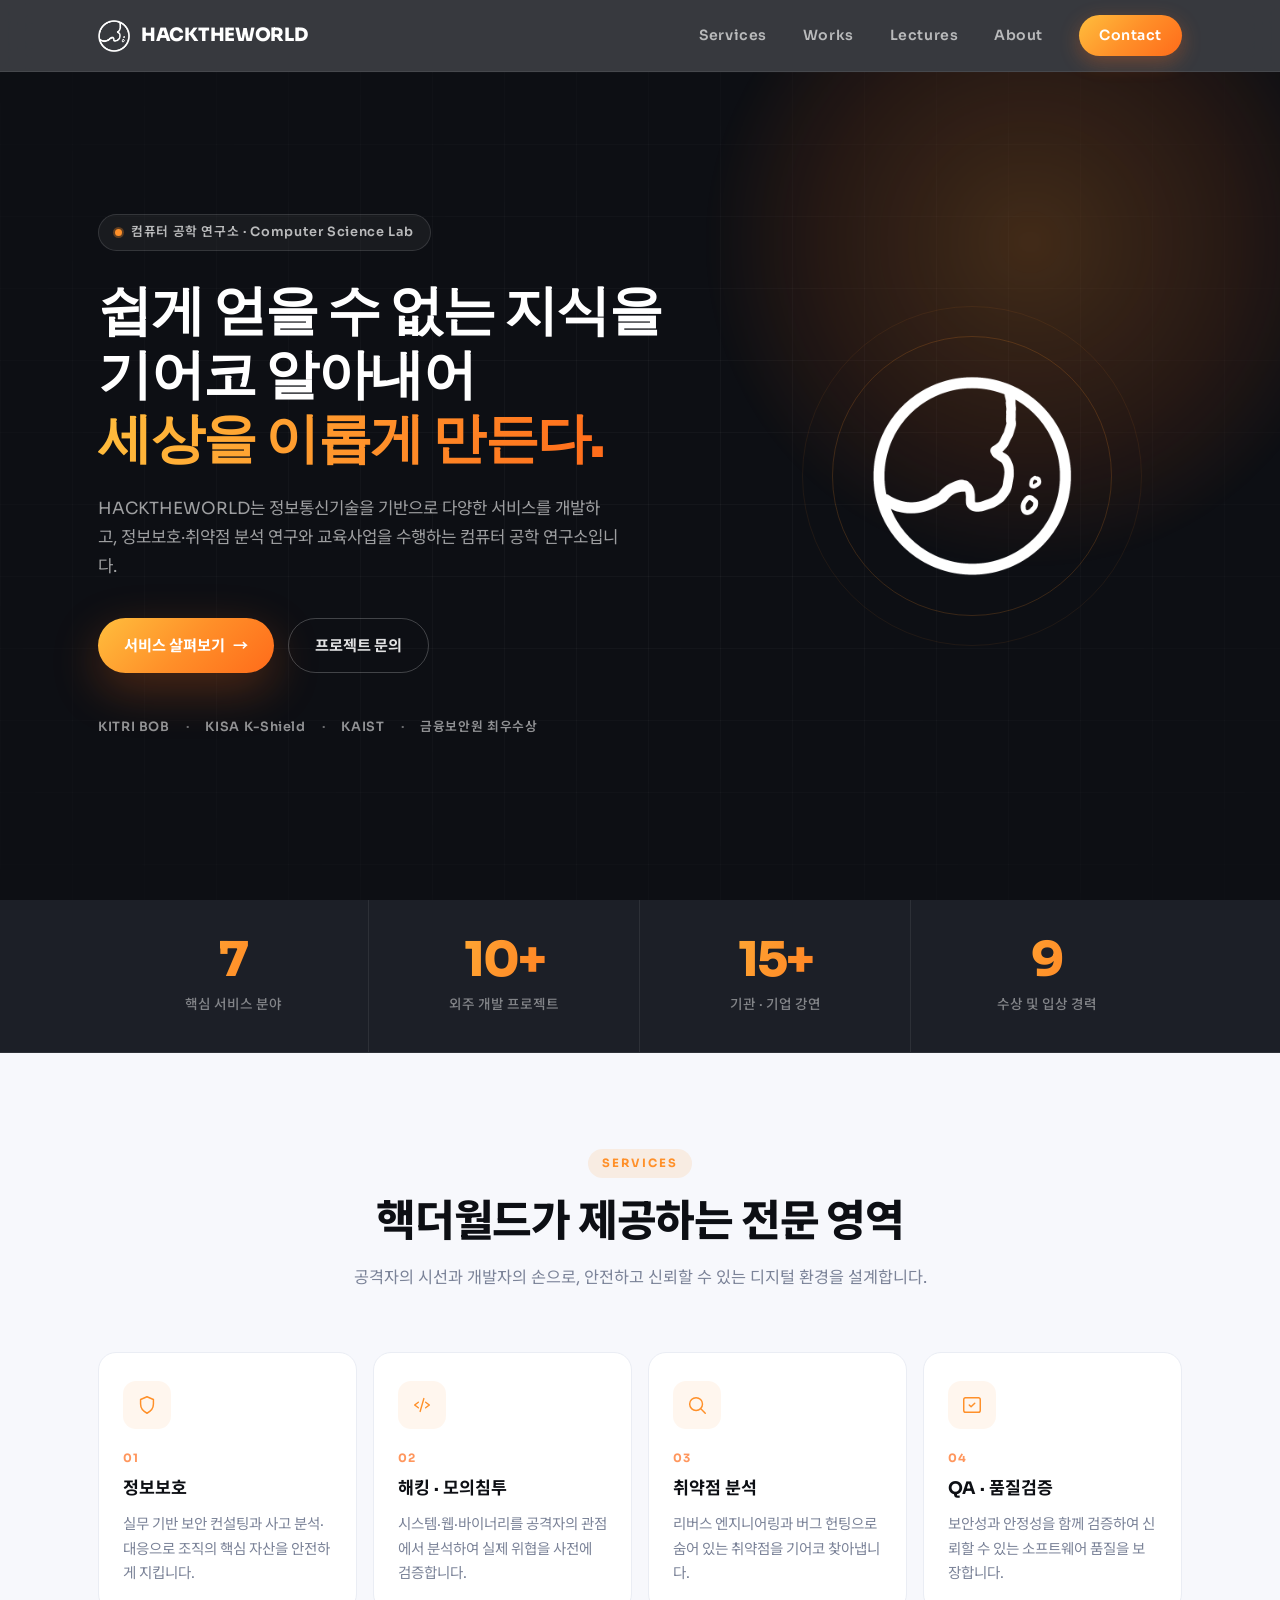
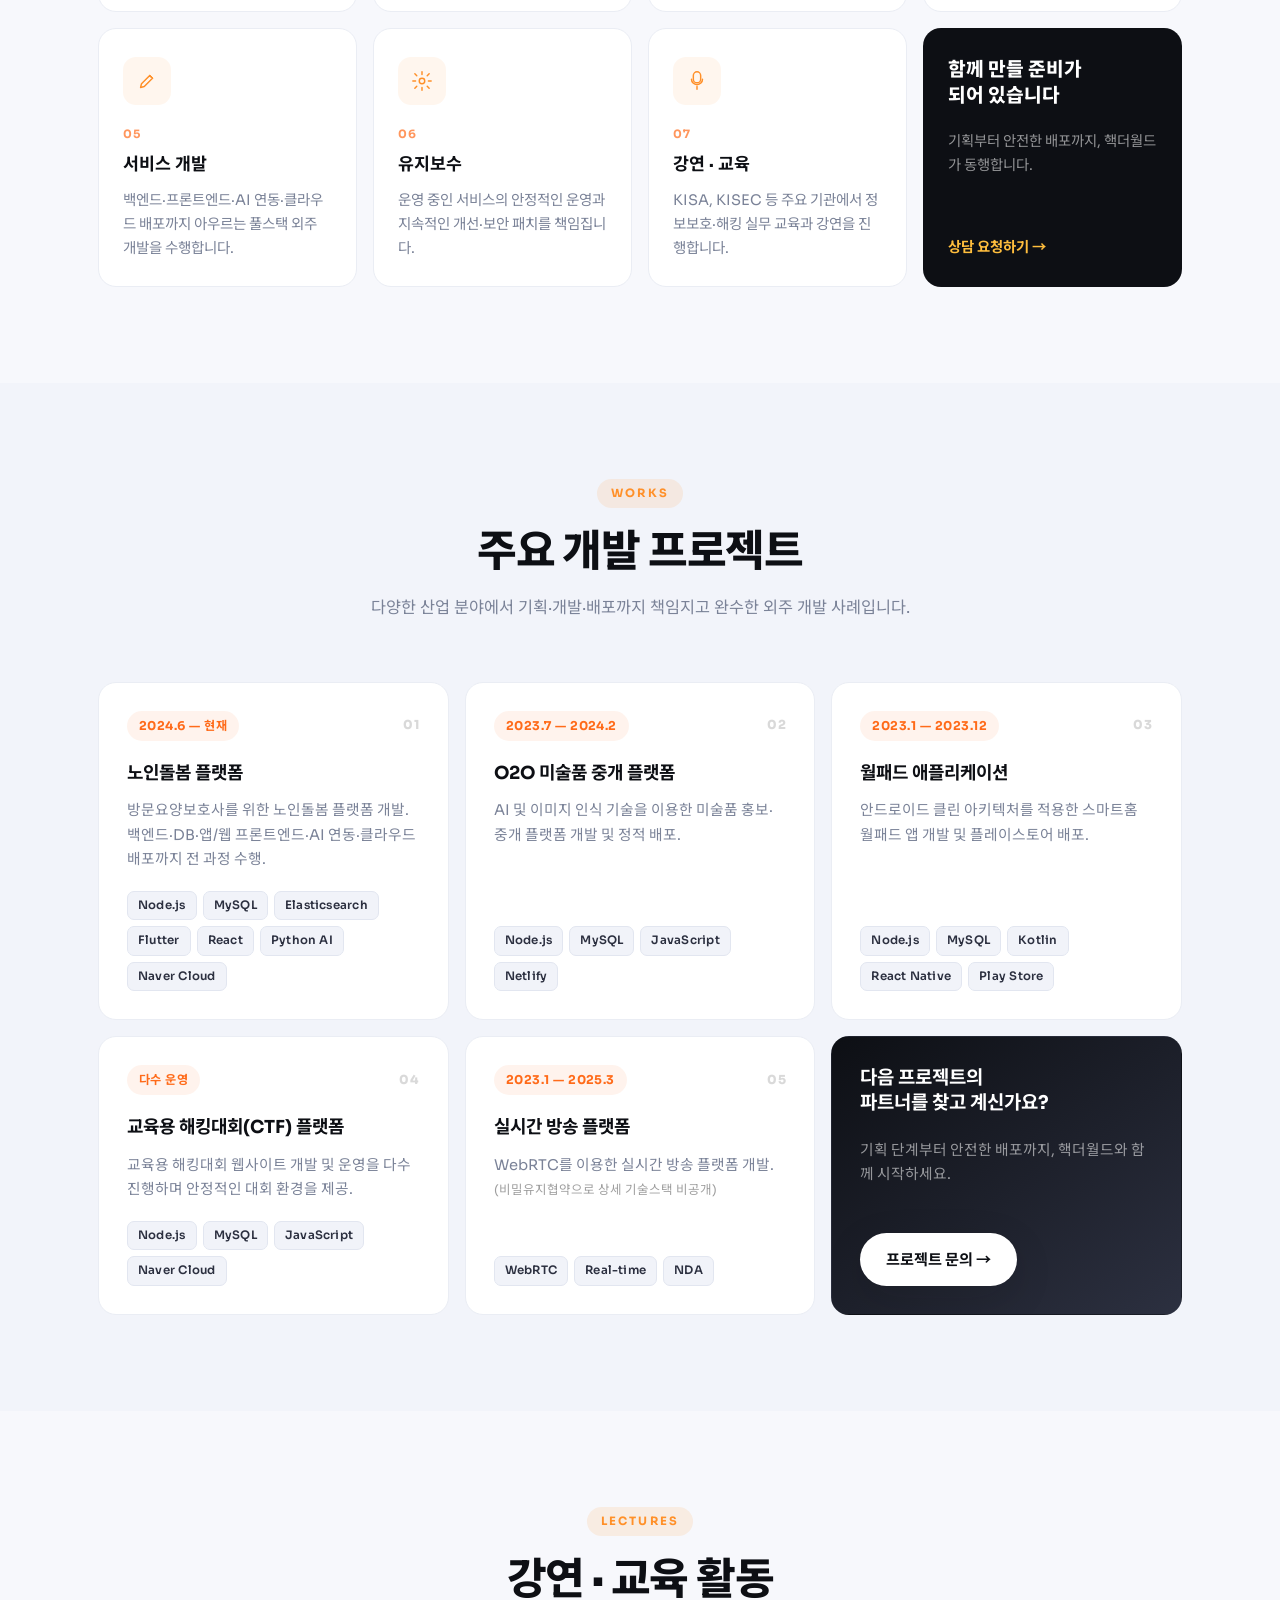
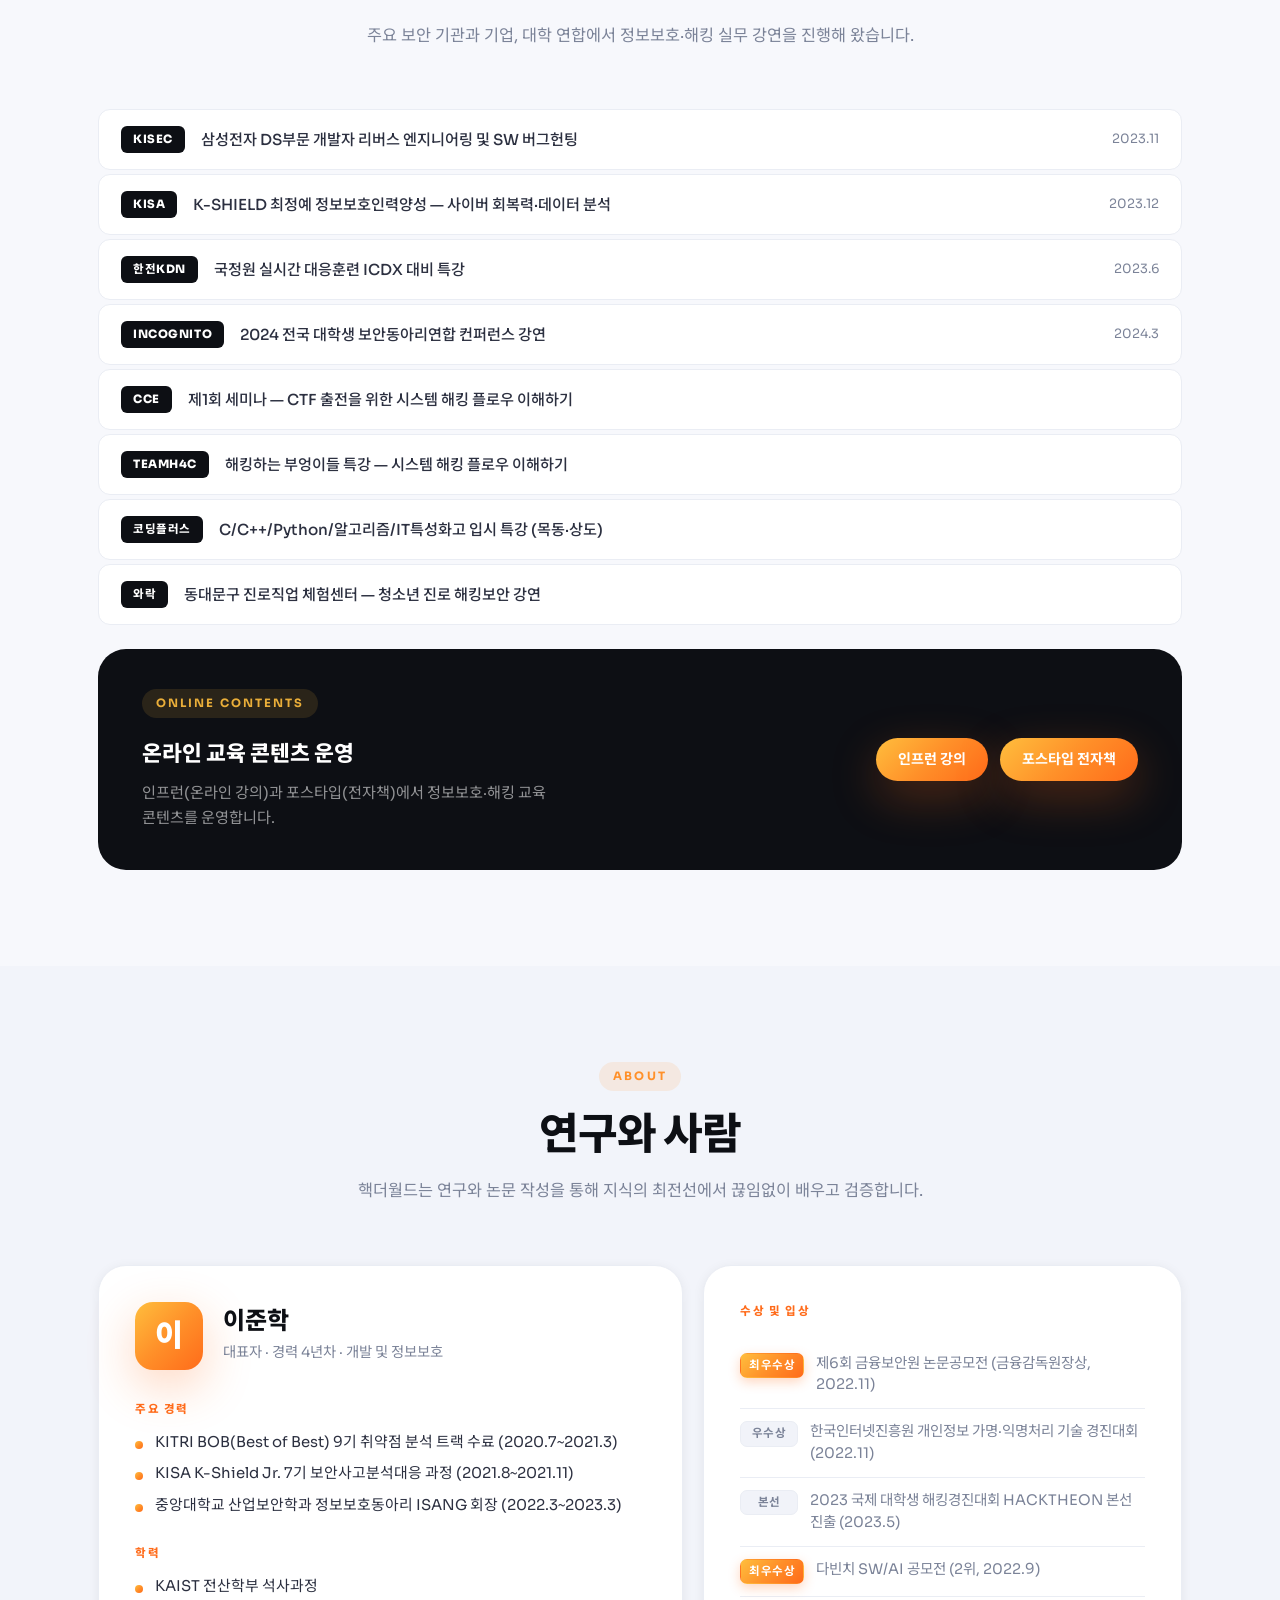
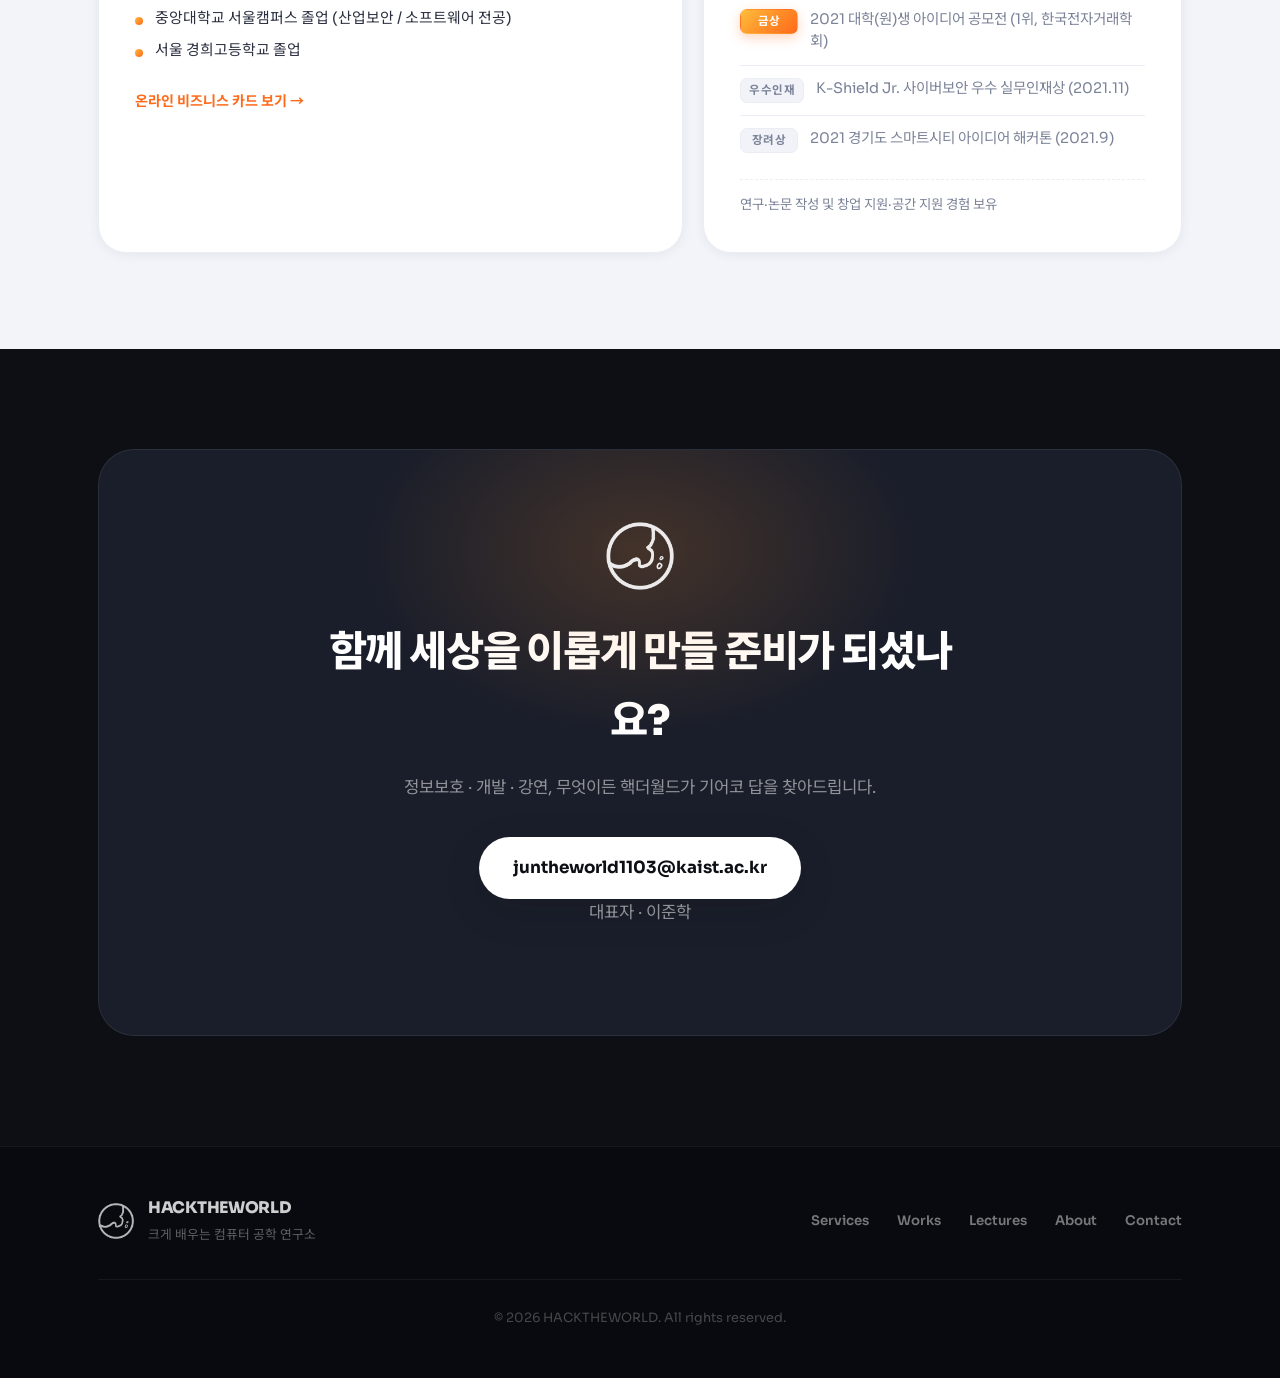
==== index.html @ 5fee7328 "feat: HACKTHEWORLD landing page initial release - Professional dark-themed landing page - Sections: " ====
<!DOCTYPE html>
<html lang="ko">
<head>
  <meta charset="UTF-8" />
  <meta name="viewport" content="width=device-width, initial-scale=1.0" />
  <title>HACKTHEWORLD · 크게 배우는 컴퓨터 공학 연구소</title>
  <meta name="description" content="HACKTHEWORLD(핵더월드)는 정보보호, 해킹, 취약점 분석, QA, 서비스 개발, 유지보수, 강연을 수행하는 컴퓨터 공학 연구소입니다." />
  <meta property="og:title" content="HACKTHEWORLD · 크게 배우는 컴퓨터 공학 연구소" />
  <meta property="og:description" content="쉽게 얻을 수 없는 지식을 기어코 알아내어 세상을 이롭게 만든다." />
  <meta property="og:type" content="website" />
  <link rel="icon" href="assets/logo.png" type="image/png" />
  <link rel="preconnect" href="https://fonts.googleapis.com" />
  <link rel="preconnect" href="https://fonts.gstatic.com" crossorigin />
  <link href="https://fonts.googleapis.com/css2?family=Sora:wght@400;500;600;700;800&family=Noto+Sans+KR:wght@400;500;700;900&display=swap" rel="stylesheet" />
  <link rel="stylesheet" href="styles.css" />
</head>
<body>
  <!-- ===== Header ===== -->
  <header class="site-header" id="top">
    <div class="container header-inner">
      <a class="brand" href="#top" aria-label="HACKTHEWORLD home">
        <img src="assets/logo.png" alt="" class="brand-mark" />
        <span class="brand-name">HACKTHEWORLD</span>
      </a>
      <nav class="nav" aria-label="주요 메뉴">
        <a href="#services">Services</a>
        <a href="#works">Works</a>
        <a href="#lectures">Lectures</a>
        <a href="#about">About</a>
        <a href="#contact" class="nav-cta">Contact</a>
      </nav>
      <button class="nav-toggle" aria-label="메뉴 열기" aria-expanded="false">
        <span></span><span></span><span></span>
      </button>
    </div>
  </header>

  <!-- ===== Hero ===== -->
  <section class="hero">
    <div class="hero-bg" aria-hidden="true">
      <div class="grid-lines"></div>
      <div class="hero-orb"></div>
    </div>
    <div class="container hero-inner">
      <div class="hero-content reveal">
        <span class="pill"><span class="pill-dot"></span>컴퓨터 공학 연구소 · Computer Science Lab</span>
        <h1 class="hero-title">
          쉽게 얻을 수 없는 지식을<br />
          기어코 알아내어<br />
          <span class="grad-text">세상을 이롭게 만든다.</span>
        </h1>
        <p class="hero-desc">
          HACKTHEWORLD는 정보통신기술을 기반으로 다양한 서비스를 개발하고,
          정보보호·취약점 분석 연구와 교육사업을 수행하는 컴퓨터 공학 연구소입니다.
        </p>
        <div class="hero-actions">
          <a class="btn btn-primary" href="#services">서비스 살펴보기 <span class="arrow">→</span></a>
          <a class="btn btn-ghost" href="#contact">프로젝트 문의</a>
        </div>
        <div class="hero-trust">
          <span>KITRI BOB</span><i>·</i><span>KISA K-Shield</span><i>·</i><span>KAIST</span><i>·</i><span>금융보안원 최우수상</span>
        </div>
      </div>
      <div class="hero-visual reveal">
        <div class="logo-stage">
          <img src="assets/logo.png" alt="HACKTHEWORLD 로고" class="hero-logo" />
          <div class="logo-ring"></div>
          <div class="logo-ring logo-ring-2"></div>
        </div>
      </div>
    </div>
  </section>

  <!-- ===== Stats ===== -->
  <section class="stats">
    <div class="container stats-grid">
      <div class="stat reveal"><span class="stat-num" data-target="7" data-suffix="">0</span><span class="stat-label">핵심 서비스 분야</span></div>
      <div class="stat reveal"><span class="stat-num" data-target="10" data-suffix="+">0</span><span class="stat-label">외주 개발 프로젝트</span></div>
      <div class="stat reveal"><span class="stat-num" data-target="15" data-suffix="+">0</span><span class="stat-label">기관 · 기업 강연</span></div>
      <div class="stat reveal"><span class="stat-num" data-target="9" data-suffix="">0</span><span class="stat-label">수상 및 입상 경력</span></div>
    </div>
  </section>

  <!-- ===== Services ===== -->
  <section class="section" id="services">
    <div class="container">
      <div class="section-head reveal">
        <span class="eyebrow">Services</span>
        <h2>핵더월드가 제공하는 전문 영역</h2>
        <p>공격자의 시선과 개발자의 손으로, 안전하고 신뢰할 수 있는 디지털 환경을 설계합니다.</p>
      </div>

      <div class="cards">
        <article class="card reveal">
          <div class="card-icon">
            <svg viewBox="0 0 24 24" fill="none" stroke="currentColor" stroke-width="1.6" stroke-linecap="round" stroke-linejoin="round"><path d="M12 3l7 3v5c0 4.5-3 8-7 10-4-2-7-5.5-7-10V6l7-3z"/></svg>
          </div>
          <span class="card-no">01</span>
          <h3>정보보호</h3>
          <p>실무 기반 보안 컨설팅과 사고 분석·대응으로 조직의 핵심 자산을 안전하게 지킵니다.</p>
        </article>
        <article class="card reveal">
          <div class="card-icon">
            <svg viewBox="0 0 24 24" fill="none" stroke="currentColor" stroke-width="1.6" stroke-linecap="round" stroke-linejoin="round"><path d="M8 9l-4 3 4 3M16 9l4 3-4 3M14 5l-4 14"/></svg>
          </div>
          <span class="card-no">02</span>
          <h3>해킹 · 모의침투</h3>
          <p>시스템·웹·바이너리를 공격자의 관점에서 분석하여 실제 위협을 사전에 검증합니다.</p>
        </article>
        <article class="card reveal">
          <div class="card-icon">
            <svg viewBox="0 0 24 24" fill="none" stroke="currentColor" stroke-width="1.6" stroke-linecap="round" stroke-linejoin="round"><circle cx="11" cy="11" r="7"/><path d="M21 21l-4.3-4.3"/></svg>
          </div>
          <span class="card-no">03</span>
          <h3>취약점 분석</h3>
          <p>리버스 엔지니어링과 버그 헌팅으로 숨어 있는 취약점을 기어코 찾아냅니다.</p>
        </article>
        <article class="card reveal">
          <div class="card-icon">
            <svg viewBox="0 0 24 24" fill="none" stroke="currentColor" stroke-width="1.6" stroke-linecap="round" stroke-linejoin="round"><path d="M9 12l2 2 4-4"/><rect x="3" y="4" width="18" height="16" rx="2"/></svg>
          </div>
          <span class="card-no">04</span>
          <h3>QA · 품질검증</h3>
          <p>보안성과 안정성을 함께 검증하여 신뢰할 수 있는 소프트웨어 품질을 보장합니다.</p>
        </article>
        <article class="card reveal">
          <div class="card-icon">
            <svg viewBox="0 0 24 24" fill="none" stroke="currentColor" stroke-width="1.6" stroke-linecap="round" stroke-linejoin="round"><path d="M5 19l4-1 9-9-3-3-9 9-1 4z"/><path d="M15 6l3 3"/></svg>
          </div>
          <span class="card-no">05</span>
          <h3>서비스 개발</h3>
          <p>백엔드·프론트엔드·AI 연동·클라우드 배포까지 아우르는 풀스택 외주 개발을 수행합니다.</p>
        </article>
        <article class="card reveal">
          <div class="card-icon">
            <svg viewBox="0 0 24 24" fill="none" stroke="currentColor" stroke-width="1.6" stroke-linecap="round" stroke-linejoin="round"><circle cx="12" cy="12" r="3"/><path d="M12 2v3M12 19v3M4.2 4.2l2.1 2.1M17.7 17.7l2.1 2.1M2 12h3M19 12h3M4.2 19.8l2.1-2.1M17.7 6.3l2.1-2.1"/></svg>
          </div>
          <span class="card-no">06</span>
          <h3>유지보수</h3>
          <p>운영 중인 서비스의 안정적인 운영과 지속적인 개선·보안 패치를 책임집니다.</p>
        </article>
        <article class="card reveal">
          <div class="card-icon">
            <svg viewBox="0 0 24 24" fill="none" stroke="currentColor" stroke-width="1.6" stroke-linecap="round" stroke-linejoin="round"><path d="M12 14a4 4 0 0 0 4-4V6a4 4 0 0 0-8 0v4a4 4 0 0 0 4 4z"/><path d="M6 10a6 6 0 0 0 12 0M12 18v3"/></svg>
          </div>
          <span class="card-no">07</span>
          <h3>강연 · 교육</h3>
          <p>KISA, KISEC 등 주요 기관에서 정보보호·해킹 실무 교육과 강연을 진행합니다.</p>
        </article>
        <article class="card card-feature reveal">
          <h3>함께 만들 준비가<br />되어 있습니다</h3>
          <p>기획부터 안전한 배포까지, 핵더월드가 동행합니다.</p>
          <a class="feature-link" href="#contact">상담 요청하기 →</a>
        </article>
      </div>
    </div>
  </section>

  <!-- ===== Works ===== -->
  <section class="section section-alt" id="works">
    <div class="container">
      <div class="section-head reveal">
        <span class="eyebrow">Works</span>
        <h2>주요 개발 프로젝트</h2>
        <p>다양한 산업 분야에서 기획·개발·배포까지 책임지고 완수한 외주 개발 사례입니다.</p>
      </div>

      <div class="works">
        <article class="work reveal">
          <div class="work-top"><span class="work-period">2024.6 — 현재</span><span class="work-index">01</span></div>
          <h3>노인돌봄 플랫폼</h3>
          <p>방문요양보호사를 위한 노인돌봄 플랫폼 개발. 백엔드·DB·앱/웹 프론트엔드·AI 연동·클라우드 배포까지 전 과정 수행.</p>
          <div class="tags">
            <span>Node.js</span><span>MySQL</span><span>Elasticsearch</span><span>Flutter</span><span>React</span><span>Python AI</span><span>Naver Cloud</span>
          </div>
        </article>
        <article class="work reveal">
          <div class="work-top"><span class="work-period">2023.7 — 2024.2</span><span class="work-index">02</span></div>
          <h3>O2O 미술품 중개 플랫폼</h3>
          <p>AI 및 이미지 인식 기술을 이용한 미술품 홍보·중개 플랫폼 개발 및 정적 배포.</p>
          <div class="tags">
            <span>Node.js</span><span>MySQL</span><span>JavaScript</span><span>Netlify</span>
          </div>
        </article>
        <article class="work reveal">
          <div class="work-top"><span class="work-period">2023.1 — 2023.12</span><span class="work-index">03</span></div>
          <h3>월패드 애플리케이션</h3>
          <p>안드로이드 클린 아키텍처를 적용한 스마트홈 월패드 앱 개발 및 플레이스토어 배포.</p>
          <div class="tags">
            <span>Node.js</span><span>MySQL</span><span>Kotlin</span><span>React Native</span><span>Play Store</span>
          </div>
        </article>
        <article class="work reveal">
          <div class="work-top"><span class="work-period">다수 운영</span><span class="work-index">04</span></div>
          <h3>교육용 해킹대회(CTF) 플랫폼</h3>
          <p>교육용 해킹대회 웹사이트 개발 및 운영을 다수 진행하며 안정적인 대회 환경을 제공.</p>
          <div class="tags">
            <span>Node.js</span><span>MySQL</span><span>JavaScript</span><span>Naver Cloud</span>
          </div>
        </article>
        <article class="work reveal">
          <div class="work-top"><span class="work-period">2023.1 — 2025.3</span><span class="work-index">05</span></div>
          <h3>실시간 방송 플랫폼</h3>
          <p>WebRTC를 이용한 실시간 방송 플랫폼 개발. <em>(비밀유지협약으로 상세 기술스택 비공개)</em></p>
          <div class="tags">
            <span>WebRTC</span><span>Real-time</span><span>NDA</span>
          </div>
        </article>
        <article class="work work-cta reveal">
          <h3>다음 프로젝트의<br />파트너를 찾고 계신가요?</h3>
          <p>기획 단계부터 안전한 배포까지, 핵더월드와 함께 시작하세요.</p>
          <a class="btn btn-light" href="#contact">프로젝트 문의 →</a>
        </article>
      </div>
    </div>
  </section>

  <!-- ===== Lectures ===== -->
  <section class="section" id="lectures">
    <div class="container">
      <div class="section-head reveal">
        <span class="eyebrow">Lectures</span>
        <h2>강연 · 교육 활동</h2>
        <p>주요 보안 기관과 기업, 대학 연합에서 정보보호·해킹 실무 강연을 진행해 왔습니다.</p>
      </div>

      <ul class="lecture-list">
        <li class="reveal"><span class="org">KISEC</span><span class="lec-title">삼성전자 DS부문 개발자 리버스 엔지니어링 및 SW 버그헌팅</span><i>2023.11</i></li>
        <li class="reveal"><span class="org">KISA</span><span class="lec-title">K-SHIELD 최정예 정보보호인력양성 — 사이버 회복력·데이터 분석</span><i>2023.12</i></li>
        <li class="reveal"><span class="org">한전KDN</span><span class="lec-title">국정원 실시간 대응훈련 ICDX 대비 특강</span><i>2023.6</i></li>
        <li class="reveal"><span class="org">INCOGNITO</span><span class="lec-title">2024 전국 대학생 보안동아리연합 컨퍼런스 강연</span><i>2024.3</i></li>
        <li class="reveal"><span class="org">CCE</span><span class="lec-title">제1회 세미나 — CTF 출전을 위한 시스템 해킹 플로우 이해하기</span><i></i></li>
        <li class="reveal"><span class="org">TEAMH4C</span><span class="lec-title">해킹하는 부엉이들 특강 — 시스템 해킹 플로우 이해하기</span><i></i></li>
        <li class="reveal"><span class="org">코딩플러스</span><span class="lec-title">C/C++/Python/알고리즘/IT특성화고 입시 특강 (목동·상도)</span><i></i></li>
        <li class="reveal"><span class="org">와락</span><span class="lec-title">동대문구 진로직업 체험센터 — 청소년 진로 해킹보안 강연</span><i></i></li>
      </ul>

      <div class="contents-banner reveal">
        <div class="contents-text">
          <span class="eyebrow eyebrow-light">Online Contents</span>
          <h3>온라인 교육 콘텐츠 운영</h3>
          <p>인프런(온라인 강의)과 포스타입(전자책)에서 정보보호·해킹 교육 콘텐츠를 운영합니다.</p>
        </div>
        <div class="contents-tags">
          <span>인프런 강의</span>
          <span>포스타입 전자책</span>
        </div>
      </div>
    </div>
  </section>

  <!-- ===== About ===== -->
  <section class="section section-alt" id="about">
    <div class="container">
      <div class="section-head reveal">
        <span class="eyebrow">About</span>
        <h2>연구와 사람</h2>
        <p>핵더월드는 연구와 논문 작성을 통해 지식의 최전선에서 끊임없이 배우고 검증합니다.</p>
      </div>

      <div class="about-grid">
        <div class="founder-card reveal">
          <div class="founder-head">
            <div class="founder-avatar" aria-hidden="true">이</div>
            <div>
              <h3>이준학</h3>
              <p class="founder-role">대표자 · 경력 4년차 · 개발 및 정보보호</p>
            </div>
          </div>

          <div class="founder-block">
            <h4>주요 경력</h4>
            <ul>
              <li>KITRI BOB(Best of Best) 9기 취약점 분석 트랙 수료 (2020.7~2021.3)</li>
              <li>KISA K-Shield Jr. 7기 보안사고분석대응 과정 (2021.8~2021.11)</li>
              <li>중앙대학교 산업보안학과 정보보호동아리 ISANG 회장 (2022.3~2023.3)</li>
            </ul>
          </div>

          <div class="founder-block">
            <h4>학력</h4>
            <ul>
              <li>KAIST 전산학부 석사과정</li>
              <li>중앙대학교 서울캠퍼스 졸업 (산업보안 / 소프트웨어 전공)</li>
              <li>서울 경희고등학교 졸업</li>
            </ul>
          </div>

          <a class="card-link" href="https://juntheworld.netlify.app/" target="_blank" rel="noopener">온라인 비즈니스 카드 보기 →</a>
        </div>

        <div class="awards-card reveal">
          <h4>수상 및 입상</h4>
          <ul class="awards">
            <li><span class="medal gold">최우수상</span> 제6회 금융보안원 논문공모전 (금융감독원장상, 2022.11)</li>
            <li><span class="medal">우수상</span> 한국인터넷진흥원 개인정보 가명·익명처리 기술 경진대회 (2022.11)</li>
            <li><span class="medal">본선</span> 2023 국제 대학생 해킹경진대회 HACKTHEON 본선진출 (2023.5)</li>
            <li><span class="medal gold">최우수상</span> 다빈치 SW/AI 공모전 (2위, 2022.9)</li>
            <li><span class="medal gold">금상</span> 2021 대학(원)생 아이디어 공모전 (1위, 한국전자거래학회)</li>
            <li><span class="medal">우수인재</span> K-Shield Jr. 사이버보안 우수 실무인재상 (2021.11)</li>
            <li><span class="medal">장려상</span> 2021 경기도 스마트시티 아이디어 해커톤 (2021.9)</li>
          </ul>
          <p class="awards-note">연구·논문 작성 및 창업 지원·공간 지원 경험 보유</p>
        </div>
      </div>
    </div>
  </section>

  <!-- ===== Contact ===== -->
  <section class="section contact" id="contact">
    <div class="container">
      <div class="contact-banner reveal">
        <div class="contact-glow" aria-hidden="true"></div>
        <img src="assets/logo.png" alt="" class="contact-logo" />
        <h2>함께 세상을 이롭게 만들 준비가 되셨나요?</h2>
        <p>정보보호 · 개발 · 강연, 무엇이든 핵더월드가 기어코 답을 찾아드립니다.</p>
        <a class="btn btn-light btn-lg" href="mailto:juntheworld1103@kaist.ac.kr">juntheworld1103@kaist.ac.kr</a>
        <p class="contact-rep">대표자 · 이준학</p>
      </div>
    </div>
  </section>

  <!-- ===== Footer ===== -->
  <footer class="site-footer">
    <div class="container footer-inner">
      <div class="footer-brand">
        <img src="assets/logo.png" alt="" class="brand-mark" />
        <div>
          <strong>HACKTHEWORLD</strong>
          <span>크게 배우는 컴퓨터 공학 연구소</span>
        </div>
      </div>
      <nav class="footer-nav" aria-label="푸터 메뉴">
        <a href="#services">Services</a>
        <a href="#works">Works</a>
        <a href="#lectures">Lectures</a>
        <a href="#about">About</a>
        <a href="#contact">Contact</a>
      </nav>
      <p class="footer-copy">© <span id="year"></span> HACKTHEWORLD. All rights reserved.</p>
    </div>
  </footer>

  <script src="script.js"></script>
</body>
</html>
---- styles.css ----
/* ============================================================
   HACKTHEWORLD — Professional Landing Page Styles
   Design: Dark-anchored, orange gradient accent, Sora + Noto
   ============================================================ */

/* ─── Tokens ──────────────────────────────────────────────── */
:root {
  /* Brand */
  --brand-1: #FFBE3D;
  --brand-2: #FF9029;
  --brand-3: #FF6B1A;
  --grad: linear-gradient(135deg, var(--brand-1) 0%, var(--brand-2) 50%, var(--brand-3) 100%);
  --grad-text: linear-gradient(110deg, var(--brand-1) 0%, var(--brand-3) 100%);

  /* Ink / Surface */
  --ink:      #0D0F14;
  --ink-2:    #1C1F27;
  --ink-3:    #2C3040;
  --muted:    #7B8398;
  --line:     rgba(255,255,255,0.08);
  --line-lt:  #EAEDF4;
  --surface:  #131720;
  --surface-2: #1A1E2A;
  --bg:       #F7F8FC;
  --bg-card:  #FFFFFF;

  /* Type */
  --font-sans: "Sora", "Noto Sans KR", system-ui, sans-serif;

  /* Misc */
  --radius-sm: 10px;
  --radius:    18px;
  --radius-lg: 28px;
  --shadow-sm: 0 2px 12px rgba(13,15,20,0.06);
  --shadow-md: 0 12px 40px rgba(13,15,20,0.12);
  --shadow-brand: 0 16px 48px rgba(255,106,26,0.28);
  --maxw: 1140px;
  --header-h: 72px;
}

/* ─── Reset ───────────────────────────────────────────────── */
*, *::before, *::after { margin: 0; padding: 0; box-sizing: border-box; }
html { scroll-behavior: smooth; scroll-padding-top: var(--header-h); font-size: 16px; }
body {
  font-family: var(--font-sans);
  color: var(--ink);
  background: var(--bg);
  line-height: 1.65;
  -webkit-font-smoothing: antialiased;
  overflow-x: hidden;
}
a { color: inherit; text-decoration: none; }
img { display: block; max-width: 100%; }
ul, ol { list-style: none; }

.container { width: 100%; max-width: var(--maxw); margin: 0 auto; padding: 0 28px; }

/* ─── Typography helpers ───────────────────────────────────── */
.eyebrow {
  display: inline-block;
  font-size: 0.72rem; font-weight: 700; letter-spacing: 0.18em; text-transform: uppercase;
  color: var(--brand-2);
  padding: 5px 14px; border-radius: 999px;
  background: rgba(255,144,41,0.12);
  margin-bottom: 18px;
}
.eyebrow-light {
  color: rgba(255,190,61,0.9);
  background: rgba(255,190,61,0.12);
}

/* ─── Buttons ─────────────────────────────────────────────── */
.btn {
  display: inline-flex; align-items: center; gap: 8px;
  font-family: var(--font-sans); font-weight: 700; font-size: 0.95rem;
  padding: 14px 26px; border-radius: 999px;
  border: none; cursor: pointer;
  transition: transform 0.2s ease, box-shadow 0.2s ease, background 0.2s;
  white-space: nowrap;
}
.btn-primary {
  background: var(--grad); color: #fff;
  box-shadow: var(--shadow-brand);
}
.btn-primary:hover { transform: translateY(-2px); box-shadow: 0 20px 56px rgba(255,106,26,0.38); }

.btn-ghost {
  background: transparent; color: rgba(255,255,255,0.88);
  border: 1.5px solid rgba(255,255,255,0.22);
}
.btn-ghost:hover { border-color: var(--brand-2); color: var(--brand-1); transform: translateY(-2px); }

.btn-light {
  background: #fff; color: var(--ink);
  box-shadow: var(--shadow-md);
}
.btn-light:hover { transform: translateY(-2px); box-shadow: 0 20px 50px rgba(0,0,0,0.18); }

.btn-lg { font-size: 1.05rem; padding: 17px 34px; }

.arrow { transition: transform 0.2s; }
.btn:hover .arrow { transform: translateX(3px); }

/* ─── Header ──────────────────────────────────────────────── */
.site-header {
  position: sticky; top: 0; z-index: 100;
  height: var(--header-h);
  background: rgba(13,15,20,0.82);
  backdrop-filter: saturate(160%) blur(18px);
  -webkit-backdrop-filter: saturate(160%) blur(18px);
  border-bottom: 1px solid var(--line);
}
.header-inner {
  display: flex; align-items: center; justify-content: space-between;
  height: 100%;
}
.brand {
  display: flex; align-items: center; gap: 11px;
  font-family: "Sora", sans-serif; font-weight: 800;
  font-size: 1.15rem; letter-spacing: -0.3px; color: #fff;
}
.brand-mark { width: 32px; height: 32px; filter: brightness(0) invert(1); }

.nav { display: flex; align-items: center; gap: 36px; }
.nav a {
  font-size: 0.88rem; font-weight: 600; letter-spacing: 0.04em;
  color: rgba(255,255,255,0.65);
  transition: color 0.2s;
}
.nav a:hover { color: #fff; }
.nav .nav-cta {
  background: var(--grad); color: #fff; padding: 9px 20px;
  border-radius: 999px; box-shadow: 0 6px 20px rgba(255,106,26,0.30);
  font-size: 0.88rem;
}
.nav .nav-cta:hover { color: #fff; transform: translateY(-1px); box-shadow: 0 10px 28px rgba(255,106,26,0.4); }

.site-header.scrolled { background: rgba(8,10,15,0.95); }

/* Active nav link */
.nav a.active { color: #fff; }

.nav-toggle { display: none; flex-direction: column; gap: 5px; background: none; border: none; cursor: pointer; padding: 8px; }
.nav-toggle span { width: 22px; height: 2px; background: rgba(255,255,255,0.8); border-radius: 2px; transition: 0.25s; }

/* ─── Hero ────────────────────────────────────────────────── */
.hero {
  position: relative; overflow: hidden;
  background: var(--ink);
  min-height: calc(100vh - var(--header-h));
  display: flex; align-items: center;
}

/* Background decoration */
.hero-bg {
  position: absolute; inset: 0; z-index: 0; overflow: hidden;
}
.grid-lines {
  position: absolute; inset: 0;
  background-image:
    linear-gradient(rgba(255,255,255,0.03) 1px, transparent 1px),
    linear-gradient(90deg, rgba(255,255,255,0.03) 1px, transparent 1px);
  background-size: 72px 72px;
  mask-image: radial-gradient(ellipse 80% 80% at 50% 50%, black 20%, transparent 100%);
}
.hero-orb {
  position: absolute; top: -160px; right: -80px;
  width: 660px; height: 660px; border-radius: 50%;
  background: radial-gradient(circle, rgba(255,144,41,0.22) 0%, rgba(255,106,26,0.10) 45%, transparent 70%);
  filter: blur(2px);
}

.hero-inner {
  position: relative; z-index: 2;
  display: grid; grid-template-columns: 1fr 420px;
  align-items: center; gap: 64px;
  padding-top: 60px; padding-bottom: 80px;
}

/* Left content */
.hero-content { max-width: 620px; }

.pill {
  display: inline-flex; align-items: center; gap: 9px;
  font-size: 0.8rem; font-weight: 600; letter-spacing: 0.05em;
  color: rgba(255,255,255,0.7);
  padding: 7px 16px; border-radius: 999px;
  border: 1px solid rgba(255,255,255,0.12);
  background: rgba(255,255,255,0.05);
  margin-bottom: 28px;
}
.pill-dot {
  width: 7px; height: 7px; border-radius: 50%;
  background: var(--brand-2); flex-shrink: 0;
  box-shadow: 0 0 0 2px rgba(255,144,41,0.3);
  animation: pulse 2s infinite;
}
@keyframes pulse {
  0%, 100% { box-shadow: 0 0 0 2px rgba(255,144,41,0.3); }
  50%       { box-shadow: 0 0 0 5px rgba(255,144,41,0.10); }
}

.hero-title {
  font-family: "Sora", sans-serif;
  font-size: clamp(2rem, 4.4vw, 3.4rem);
  font-weight: 800; line-height: 1.18; letter-spacing: -1.5px;
  color: #fff; margin-bottom: 22px;
}
.grad-text {
  background: var(--grad-text);
  -webkit-background-clip: text; background-clip: text;
  color: transparent;
}

.hero-desc {
  font-size: 1.05rem; color: rgba(255,255,255,0.60);
  max-width: 520px; line-height: 1.75; margin-bottom: 36px;
}

.hero-actions { display: flex; gap: 14px; flex-wrap: wrap; margin-bottom: 44px; }

.hero-trust {
  display: flex; align-items: center; flex-wrap: wrap; gap: 6px 16px;
  font-size: 0.8rem; font-weight: 600; color: rgba(255,255,255,0.38);
  letter-spacing: 0.05em;
}
.hero-trust span { color: rgba(255,255,255,0.55); }
.hero-trust i { font-style: normal; }

/* Right — logo stage */
.hero-visual { display: flex; justify-content: center; align-items: center; }
.logo-stage {
  position: relative; width: 340px; height: 340px;
  display: grid; place-items: center;
}
.hero-logo {
  width: 200px; height: 200px;
  filter: brightness(0) invert(1);
  position: relative; z-index: 2;
  animation: float 5s ease-in-out infinite;
}
@keyframes float {
  0%, 100% { transform: translateY(0); }
  50%       { transform: translateY(-12px); }
}
.logo-ring {
  position: absolute; border-radius: 50%; border: 1px solid rgba(255,144,41,0.18);
  animation: spin 18s linear infinite;
}
.logo-ring:nth-child(2) { width: 280px; height: 280px; }
.logo-ring-2 { width: 340px; height: 340px; border-color: rgba(255,144,41,0.08); animation-duration: 28s; animation-direction: reverse; }
@keyframes spin { to { transform: rotate(360deg); } }

/* ─── Stats ───────────────────────────────────────────────── */
.stats { background: var(--ink-2); border-bottom: 1px solid var(--line); padding: 0; }
.stats-grid {
  display: grid; grid-template-columns: repeat(4, 1fr);
  divide-x: 1px solid var(--line);
}
.stat {
  padding: 36px 28px; text-align: center;
  border-right: 1px solid var(--line);
  position: relative;
}
.stat:last-child { border-right: none; }
.stat::before {
  content: ''; position: absolute; bottom: 0; left: 50%;
  transform: translateX(-50%);
  width: 40px; height: 2px;
  background: var(--grad); border-radius: 2px;
  opacity: 0; transition: opacity 0.3s;
}
.stat:hover::before { opacity: 1; }
.stat-num {
  display: block;
  font-family: "Sora", sans-serif;
  font-size: clamp(2.2rem, 4vw, 3rem); font-weight: 800; letter-spacing: -2px; line-height: 1;
  background: var(--grad-text); -webkit-background-clip: text; background-clip: text; color: transparent;
}
.stat-label { display: block; margin-top: 10px; font-size: 0.85rem; color: rgba(255,255,255,0.45); font-weight: 500; }

/* ─── Sections ────────────────────────────────────────────── */
.section { padding: 96px 0; }
.section-alt { background: #F2F4FA; }

.section-head {
  text-align: center; max-width: 640px; margin: 0 auto 60px;
}
.section-head h2 {
  font-size: clamp(1.75rem, 3.6vw, 2.7rem);
  font-weight: 800; letter-spacing: -1.2px; line-height: 1.2;
  color: var(--ink);
}
.section-head p {
  margin-top: 16px; font-size: 1.02rem;
  color: var(--muted); line-height: 1.7;
}

/* ─── Service Cards ───────────────────────────────────────── */
.cards {
  display: grid;
  grid-template-columns: repeat(4, 1fr);
  gap: 16px;
}

.card {
  background: var(--bg-card);
  border: 1px solid var(--line-lt);
  border-radius: var(--radius);
  padding: 28px 24px 26px;
  position: relative; overflow: hidden;
  transition: transform 0.25s ease, box-shadow 0.25s ease, border-color 0.25s;
}
.card::after {
  content: '';
  position: absolute; bottom: 0; left: 0; right: 0; height: 3px;
  background: var(--grad);
  transform: scaleX(0); transform-origin: left;
  transition: transform 0.3s ease;
}
.card:hover { transform: translateY(-5px); box-shadow: var(--shadow-md); border-color: transparent; }
.card:hover::after { transform: scaleX(1); }

.card-icon {
  width: 48px; height: 48px;
  display: grid; place-items: center;
  background: rgba(255,144,41,0.08);
  border-radius: 13px; margin-bottom: 20px;
  color: var(--brand-2);
}
.card-icon svg { width: 22px; height: 22px; }
.card-no {
  display: block; font-size: 0.72rem; font-weight: 700; letter-spacing: 0.1em;
  color: var(--brand-3); opacity: 0.7; margin-bottom: 6px;
}
.card h3 { font-size: 1.08rem; font-weight: 700; color: var(--ink); margin-bottom: 10px; }
.card p { font-size: 0.91rem; color: var(--muted); line-height: 1.65; }

/* Feature (CTA) card — dark */
.card-feature {
  background: var(--ink); border-color: transparent;
  grid-column: span 1;
  display: flex; flex-direction: column; justify-content: space-between;
  min-height: 220px;
}
.card-feature::after { display: none; }
.card-feature h3 { font-size: 1.2rem; font-weight: 800; color: #fff; line-height: 1.4; }
.card-feature p { font-size: 0.9rem; color: rgba(255,255,255,0.55); margin: 10px 0 24px; flex: 1; }
.feature-link {
  font-size: 0.9rem; font-weight: 700;
  color: var(--brand-1);
  display: inline-flex; align-items: center; gap: 6px;
  transition: gap 0.2s;
}
.feature-link:hover { gap: 10px; }

/* ─── Works ───────────────────────────────────────────────── */
.works {
  display: grid; grid-template-columns: repeat(3, 1fr); gap: 16px;
}
.work {
  background: var(--bg-card);
  border: 1px solid var(--line-lt); border-radius: var(--radius);
  padding: 28px; display: flex; flex-direction: column;
  transition: transform 0.25s ease, box-shadow 0.25s ease;
  position: relative; overflow: hidden;
}
.work::before {
  content: '';
  position: absolute; top: 0; left: 0; right: 0; height: 2px;
  background: var(--grad); opacity: 0;
  transition: opacity 0.3s;
}
.work:hover { transform: translateY(-4px); box-shadow: var(--shadow-md); }
.work:hover::before { opacity: 1; }

.work-top { display: flex; justify-content: space-between; align-items: center; margin-bottom: 18px; }
.work-period {
  font-size: 0.76rem; font-weight: 700; letter-spacing: 0.04em;
  color: var(--brand-3); background: rgba(255,106,26,0.08);
  padding: 5px 12px; border-radius: 999px;
}
.work-index { font-size: 0.78rem; font-weight: 800; color: rgba(0,0,0,0.15); letter-spacing: 0.06em; }
.work h3 { font-size: 1.12rem; font-weight: 700; color: var(--ink); margin-bottom: 10px; }
.work p { font-size: 0.92rem; color: var(--muted); line-height: 1.65; flex: 1; }
.work p em { font-style: normal; font-size: 0.85em; color: rgba(0,0,0,0.38); }

.tags { display: flex; flex-wrap: wrap; gap: 6px; margin-top: 20px; }
.tags span {
  font-size: 0.73rem; font-weight: 600; letter-spacing: 0.02em;
  color: var(--ink-3); background: #F1F3F9;
  border: 1px solid #E2E6F0; padding: 4px 10px; border-radius: 7px;
}

/* CTA work card */
.work-cta {
  background: linear-gradient(145deg, var(--ink) 0%, var(--ink-3) 100%);
  border-color: transparent;
  align-items: flex-start;
}
.work-cta::before { display: none; }
.work-cta:hover { box-shadow: 0 14px 44px rgba(13,15,20,0.22); }
.work-cta h3 { color: #fff; font-size: 1.18rem; line-height: 1.35; }
.work-cta p { color: rgba(255,255,255,0.55); margin: 12px 0 28px; }
.work-cta .btn-light:hover { background: var(--brand-1); color: var(--ink); }

/* ─── Lectures ────────────────────────────────────────────── */
.lecture-list { display: flex; flex-direction: column; gap: 4px; margin-bottom: 24px; }

.lecture-list li {
  display: grid; grid-template-columns: auto 1fr auto;
  align-items: center; gap: 16px;
  padding: 16px 22px;
  background: var(--bg-card); border: 1px solid var(--line-lt); border-radius: 12px;
  font-size: 0.95rem; color: var(--ink-3);
  transition: border-color 0.2s, transform 0.2s, box-shadow 0.2s;
}
.lecture-list li:hover {
  border-color: var(--brand-2); transform: translateX(4px);
  box-shadow: var(--shadow-sm);
}
.org {
  font-size: 0.72rem; font-weight: 800; white-space: nowrap;
  color: #fff; background: var(--ink);
  padding: 4px 12px; border-radius: 6px;
  letter-spacing: 0.05em;
}
.lec-title { font-weight: 500; }
.lecture-list i { font-style: normal; font-size: 0.8rem; color: var(--muted); white-space: nowrap; }

.contents-banner {
  background: var(--ink);
  border-radius: var(--radius-lg);
  padding: 40px 44px;
  display: flex; align-items: center; justify-content: space-between; flex-wrap: wrap; gap: 24px;
}
.contents-banner h3 { font-size: 1.35rem; font-weight: 800; color: #fff; margin-bottom: 8px; }
.contents-banner p { font-size: 0.95rem; color: rgba(255,255,255,0.55); max-width: 420px; }
.contents-tags { display: flex; gap: 12px; flex-wrap: wrap; }
.contents-tags span {
  background: var(--grad); color: #fff;
  font-size: 0.88rem; font-weight: 700;
  padding: 10px 22px; border-radius: 999px;
  box-shadow: var(--shadow-brand);
}

/* ─── About ───────────────────────────────────────────────── */
.about-grid { display: grid; grid-template-columns: 1.1fr 0.9fr; gap: 20px; }

.founder-card, .awards-card {
  background: var(--bg-card);
  border: 1px solid var(--line-lt); border-radius: var(--radius-lg);
  padding: 36px; box-shadow: var(--shadow-sm);
}

.founder-head { display: flex; align-items: center; gap: 20px; margin-bottom: 30px; }
.founder-avatar {
  width: 68px; height: 68px; border-radius: 18px; flex-shrink: 0;
  background: var(--grad); color: #fff;
  display: grid; place-items: center;
  font-size: 1.9rem; font-weight: 900;
  box-shadow: var(--shadow-brand);
}
.founder-head h3 { font-size: 1.5rem; font-weight: 800; color: var(--ink); line-height: 1.2; }
.founder-role { font-size: 0.9rem; color: var(--muted); margin-top: 5px; }

.founder-block { margin-bottom: 26px; }
.founder-block h4 {
  font-size: 0.72rem; font-weight: 800; letter-spacing: 0.14em; text-transform: uppercase;
  color: var(--brand-3); margin-bottom: 12px;
}
.founder-block li {
  position: relative; padding-left: 20px;
  font-size: 0.93rem; color: var(--ink-3); line-height: 1.6; margin-bottom: 8px;
}
.founder-block li::before {
  content: '';
  position: absolute; left: 0; top: 10px;
  width: 8px; height: 8px; border-radius: 50%;
  background: var(--grad);
}
.card-link {
  font-size: 0.88rem; font-weight: 700;
  color: var(--brand-3); display: inline-flex; align-items: center; gap: 5px;
}
.card-link:hover { text-decoration: underline; }

.awards-card h4 {
  font-size: 0.72rem; font-weight: 800; letter-spacing: 0.14em; text-transform: uppercase;
  color: var(--brand-3); margin-bottom: 20px;
}
.awards { display: flex; flex-direction: column; }
.awards li {
  display: flex; align-items: flex-start; gap: 12px;
  padding: 12px 0; border-bottom: 1px solid var(--line-lt);
  font-size: 0.91rem; color: var(--muted); line-height: 1.5;
}
.awards li:last-child { border-bottom: none; }
.medal {
  flex-shrink: 0; min-width: 58px; text-align: center;
  font-size: 0.72rem; font-weight: 700; letter-spacing: 0.04em;
  background: #F1F3F9; color: var(--muted);
  border: 1px solid var(--line-lt); padding: 3px 8px; border-radius: 7px;
  white-space: nowrap;
}
.medal.gold {
  background: var(--grad); color: #fff; border-color: transparent;
  box-shadow: 0 4px 12px rgba(255,106,26,0.28);
}
.awards-note {
  margin-top: 14px; font-size: 0.84rem; color: var(--muted);
  padding-top: 14px; border-top: 1px dashed var(--line-lt);
}

/* ─── Contact ─────────────────────────────────────────────── */
.contact { padding: 100px 0 110px; background: var(--ink); }
.contact-banner {
  position: relative; overflow: hidden;
  text-align: center;
  border: 1px solid var(--line);
  border-radius: 36px;
  padding: 72px 40px;
  background: var(--surface-2);
}
.contact-glow {
  position: absolute; top: -100px; left: 50%; transform: translateX(-50%);
  width: 600px; height: 400px;
  background: radial-gradient(ellipse, rgba(255,144,41,0.18) 0%, transparent 65%);
  pointer-events: none;
}
.contact-logo {
  width: 68px; height: 68px; margin: 0 auto 28px;
  filter: brightness(0) invert(1); opacity: 0.9;
}
.contact-banner h2 {
  font-size: clamp(1.7rem, 3.8vw, 2.6rem);
  font-weight: 800; letter-spacing: -1.2px;
  color: #fff; max-width: 640px; margin: 0 auto 18px;
}
.contact-banner > p {
  font-size: 1.05rem; color: rgba(255,255,255,0.52);
  max-width: 480px; margin: 0 auto 36px;
}
.contact-rep { margin-top: 20px; font-size: 0.88rem; color: rgba(255,255,255,0.38); }

/* ─── Footer ──────────────────────────────────────────────── */
.site-footer {
  background: #080A0F;
  border-top: 1px solid rgba(255,255,255,0.06);
  padding: 48px 0;
}
.footer-inner {
  display: flex; align-items: center; justify-content: space-between;
  flex-wrap: wrap; gap: 24px;
}
.footer-brand { display: flex; align-items: center; gap: 14px; }
.footer-brand .brand-mark { width: 36px; height: 36px; filter: brightness(0) invert(1); opacity: 0.7; }
.footer-brand strong { display: block; font-size: 1rem; font-weight: 800; color: rgba(255,255,255,0.8); letter-spacing: -0.3px; }
.footer-brand span { font-size: 0.8rem; color: rgba(255,255,255,0.35); }
.footer-nav { display: flex; gap: 28px; flex-wrap: wrap; }
.footer-nav a { font-size: 0.83rem; font-weight: 600; color: rgba(255,255,255,0.45); transition: color 0.2s; }
.footer-nav a:hover { color: var(--brand-1); }
.footer-copy {
  width: 100%; text-align: center; padding-top: 28px; margin-top: 8px;
  border-top: 1px solid rgba(255,255,255,0.06);
  font-size: 0.8rem; color: rgba(255,255,255,0.25);
}

/* ─── Reveal animation ────────────────────────────────────── */
.reveal { opacity: 0; transform: translateY(28px); transition: opacity 0.65s ease, transform 0.65s ease; }
.reveal.in  { opacity: 1; transform: none; }

/* Stagger children */
.cards .reveal:nth-child(2) { transition-delay: 0.07s; }
.cards .reveal:nth-child(3) { transition-delay: 0.14s; }
.cards .reveal:nth-child(4) { transition-delay: 0.21s; }
.cards .reveal:nth-child(5) { transition-delay: 0.07s; }
.cards .reveal:nth-child(6) { transition-delay: 0.14s; }
.cards .reveal:nth-child(7) { transition-delay: 0.21s; }
.cards .reveal:nth-child(8) { transition-delay: 0.28s; }

/* ─── Responsive ──────────────────────────────────────────── */
@media (max-width: 1024px) {
  .hero-inner { grid-template-columns: 1fr; gap: 48px; padding-top: 60px; padding-bottom: 60px; }
  .hero-content { max-width: 100%; }
  .hero-visual { display: none; }
  .cards { grid-template-columns: repeat(3, 1fr); }
  .about-grid { grid-template-columns: 1fr; }
}
@media (max-width: 768px) {
  .nav {
    position: fixed; inset: var(--header-h) 0 auto 0;
    flex-direction: column; gap: 0;
    background: var(--ink-2); border-bottom: 1px solid var(--line);
    padding: 8px 0; transform: translateY(-120%);
    transition: transform 0.3s ease; box-shadow: var(--shadow-md);
  }
  .nav.open { transform: none; }
  .nav a { width: 100%; padding: 14px 28px; color: rgba(255,255,255,0.75); }
  .nav .nav-cta { margin: 10px 28px; justify-content: center; }
  .nav-toggle { display: flex; }
  .nav-toggle.open span:nth-child(1) { transform: translateY(7px) rotate(45deg); }
  .nav-toggle.open span:nth-child(2) { opacity: 0; transform: scaleX(0); }
  .nav-toggle.open span:nth-child(3) { transform: translateY(-7px) rotate(-45deg); }
  .cards { grid-template-columns: repeat(2, 1fr); }
  .stats-grid { grid-template-columns: repeat(2, 1fr); }
  .works { grid-template-columns: 1fr 1fr; }
  .lecture-list li { grid-template-columns: auto 1fr; }
  .lecture-list i { display: none; }
  .contents-banner { padding: 28px 24px; }
}
@media (max-width: 540px) {
  .section { padding: 68px 0; }
  .cards, .works { grid-template-columns: 1fr; }
  .stats-grid { grid-template-columns: repeat(2, 1fr); }
  .hero-title { font-size: 2rem; }
  .about-grid { grid-template-columns: 1fr; }
  .footer-inner { flex-direction: column; align-items: flex-start; }
}

@media (prefers-reduced-motion: reduce) {
  .reveal { opacity: 1; transform: none; transition: none; }
  .hero-logo { animation: none; }
  .logo-ring { animation: none; }
  .pill-dot { animation: none; }
  html { scroll-behavior: auto; }
}
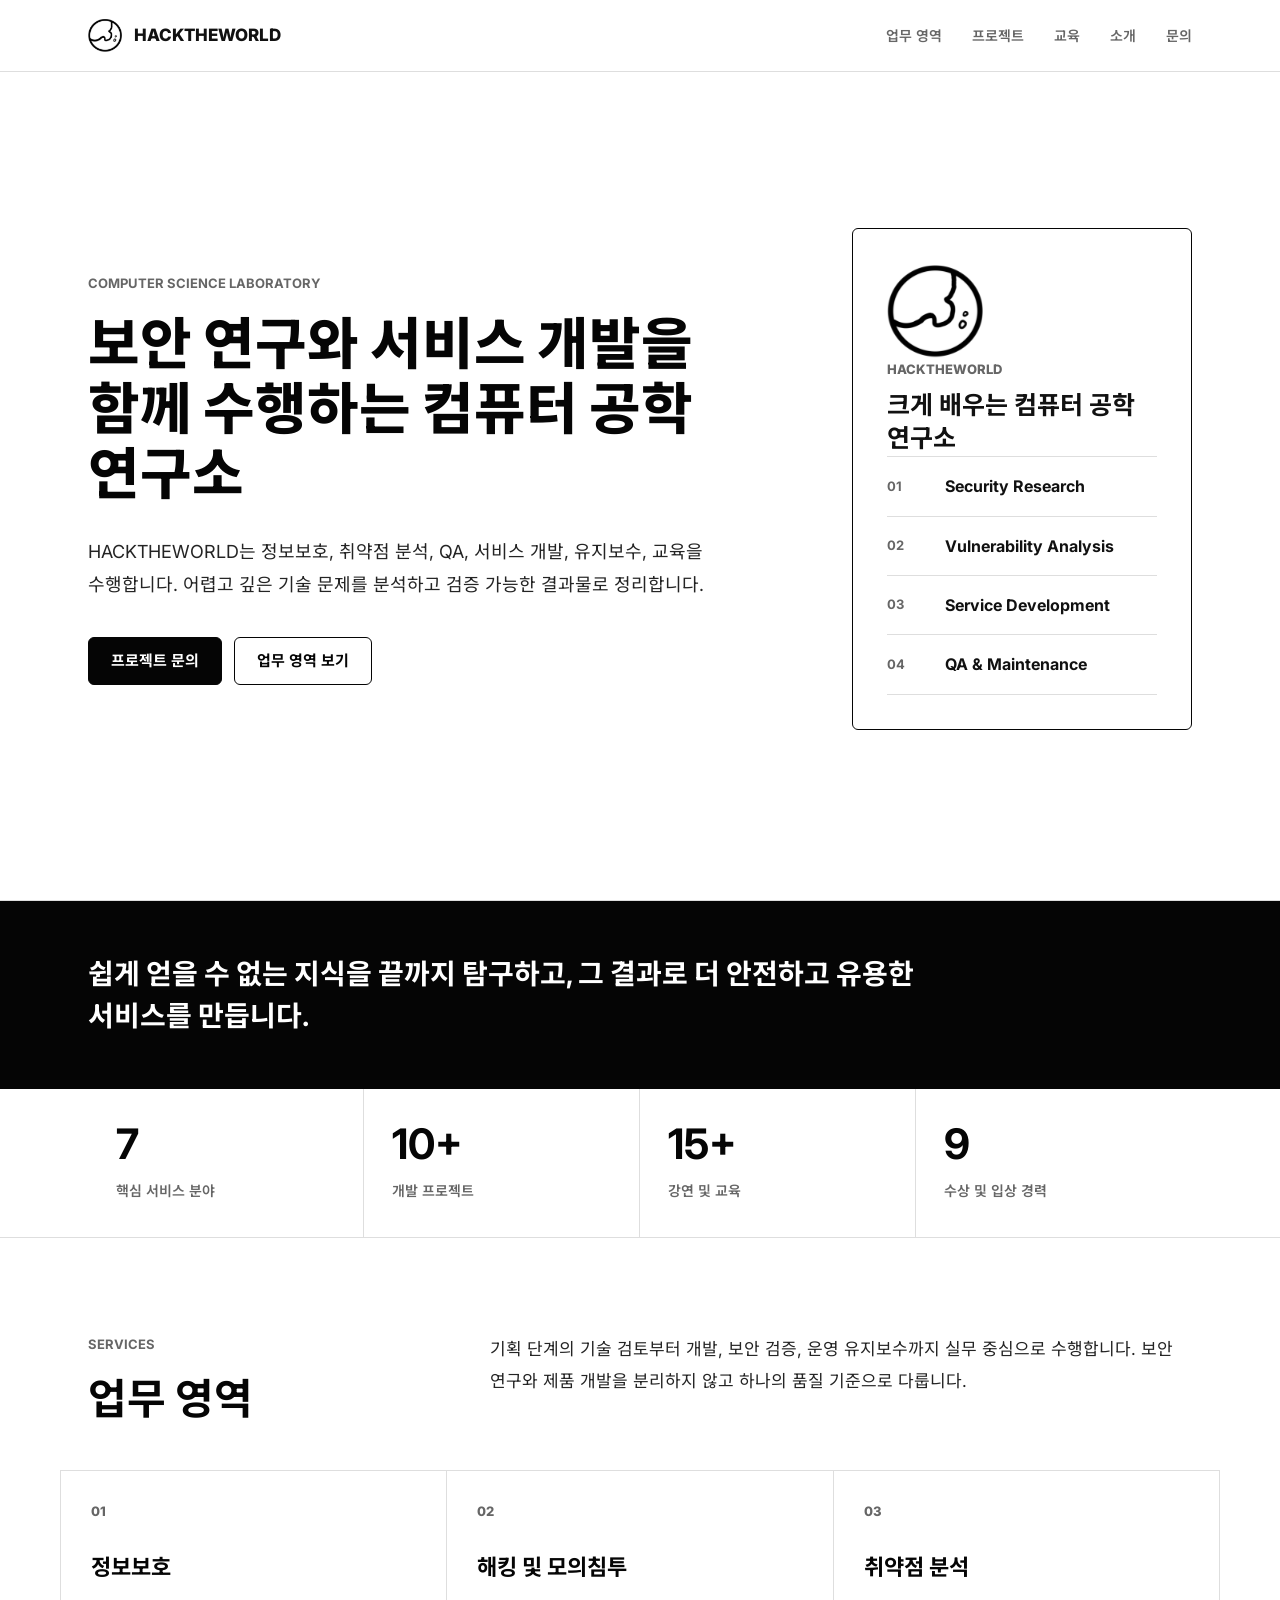
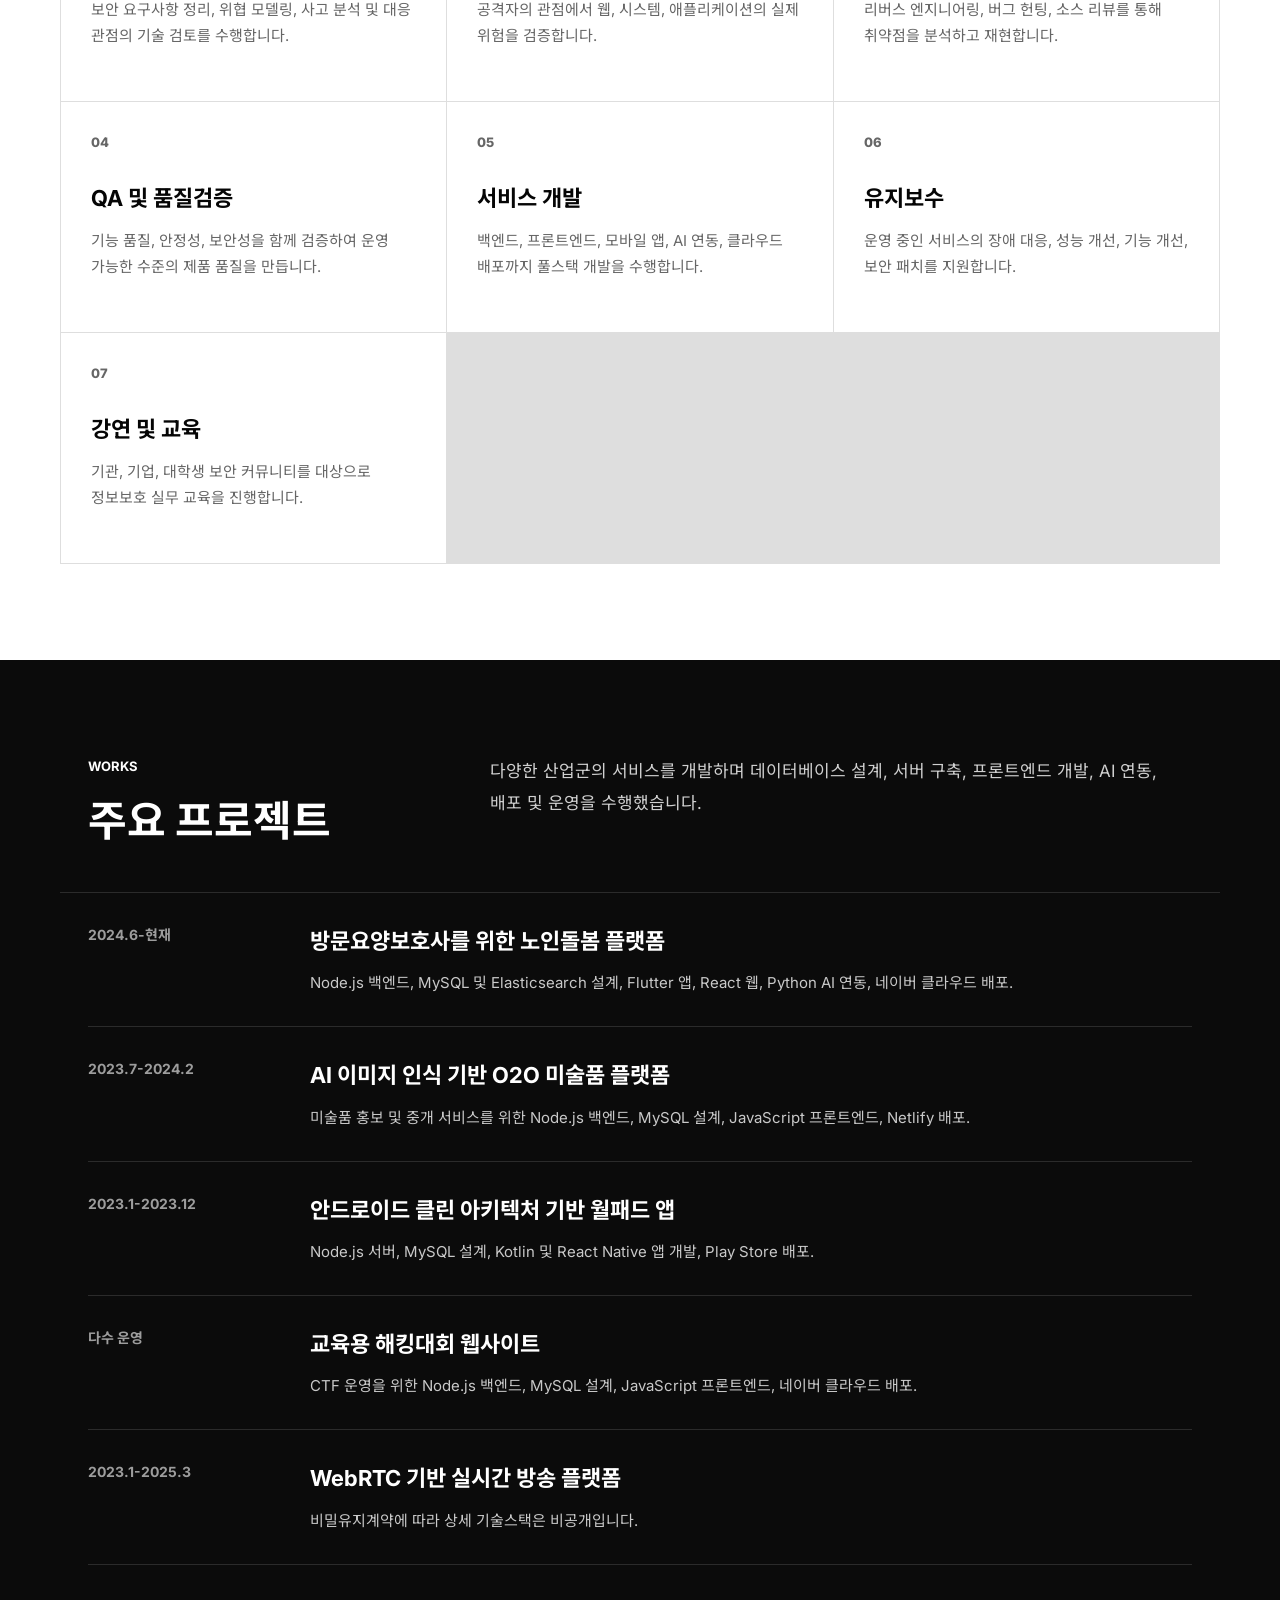
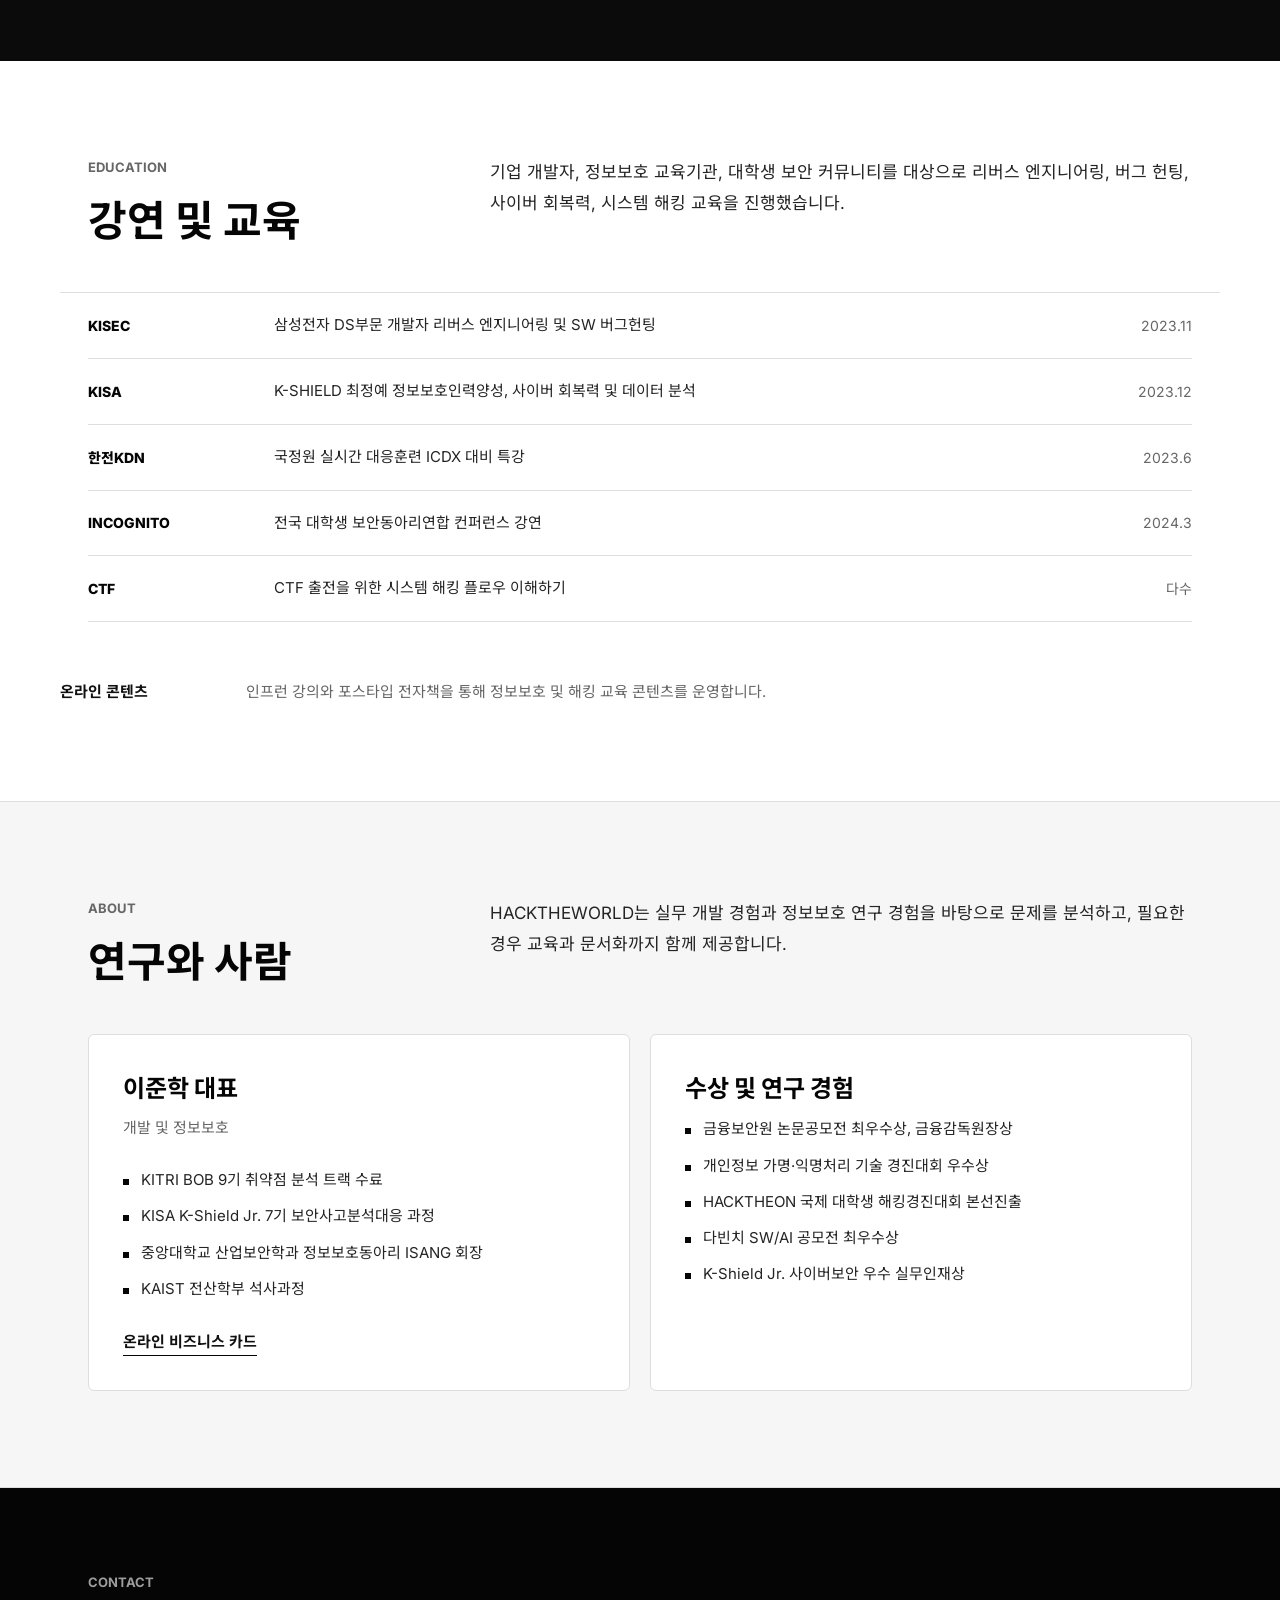
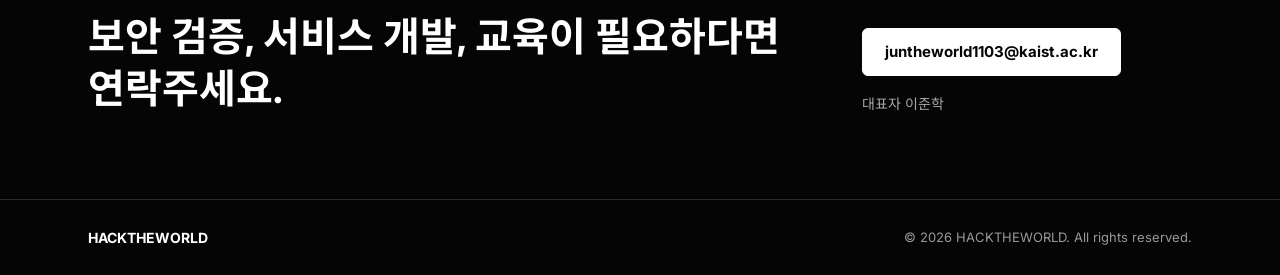
==== commit 0f022b30: "refactor: redesign landing page in monochrome professional style" ====
--- a/index.html
+++ b/index.html
@@ -3,344 +3,302 @@
 <head>
   <meta charset="UTF-8" />
   <meta name="viewport" content="width=device-width, initial-scale=1.0" />
-  <title>HACKTHEWORLD · 크게 배우는 컴퓨터 공학 연구소</title>
-  <meta name="description" content="HACKTHEWORLD(핵더월드)는 정보보호, 해킹, 취약점 분석, QA, 서비스 개발, 유지보수, 강연을 수행하는 컴퓨터 공학 연구소입니다." />
-  <meta property="og:title" content="HACKTHEWORLD · 크게 배우는 컴퓨터 공학 연구소" />
-  <meta property="og:description" content="쉽게 얻을 수 없는 지식을 기어코 알아내어 세상을 이롭게 만든다." />
+  <title>HACKTHEWORLD | 컴퓨터 공학 연구소</title>
+  <meta name="description" content="HACKTHEWORLD는 정보보호, 취약점 분석, QA, 서비스 개발, 유지보수, 교육을 수행하는 컴퓨터 공학 연구소입니다." />
+  <meta property="og:title" content="HACKTHEWORLD | 컴퓨터 공학 연구소" />
+  <meta property="og:description" content="정보보호 연구와 서비스 개발을 함께 수행하는 컴퓨터 공학 연구소" />
   <meta property="og:type" content="website" />
-  <link rel="icon" href="assets/logo.png" type="image/png" />
+  <link rel="icon" href="Vector.svg" type="image/svg+xml" />
   <link rel="preconnect" href="https://fonts.googleapis.com" />
   <link rel="preconnect" href="https://fonts.gstatic.com" crossorigin />
-  <link href="https://fonts.googleapis.com/css2?family=Sora:wght@400;500;600;700;800&family=Noto+Sans+KR:wght@400;500;700;900&display=swap" rel="stylesheet" />
+  <link href="https://fonts.googleapis.com/css2?family=Inter:wght@400;500;600;700;800&family=Noto+Sans+KR:wght@400;500;700;800&display=swap" rel="stylesheet" />
   <link rel="stylesheet" href="styles.css" />
 </head>
 <body>
-  <!-- ===== Header ===== -->
   <header class="site-header" id="top">
     <div class="container header-inner">
-      <a class="brand" href="#top" aria-label="HACKTHEWORLD home">
-        <img src="assets/logo.png" alt="" class="brand-mark" />
-        <span class="brand-name">HACKTHEWORLD</span>
+      <a class="brand" href="#top" aria-label="HACKTHEWORLD 홈으로 이동">
+        <img src="Vector.svg" alt="HACKTHEWORLD" class="brand-mark" />
+        <span>HACKTHEWORLD</span>
       </a>
       <nav class="nav" aria-label="주요 메뉴">
-        <a href="#services">Services</a>
-        <a href="#works">Works</a>
-        <a href="#lectures">Lectures</a>
-        <a href="#about">About</a>
-        <a href="#contact" class="nav-cta">Contact</a>
+        <a href="#services">업무 영역</a>
+        <a href="#works">프로젝트</a>
+        <a href="#education">교육</a>
+        <a href="#about">소개</a>
+        <a href="#contact">문의</a>
       </nav>
-      <button class="nav-toggle" aria-label="메뉴 열기" aria-expanded="false">
-        <span></span><span></span><span></span>
+      <button class="nav-toggle" type="button" aria-label="메뉴 열기" aria-expanded="false">
+        <span></span>
+        <span></span>
       </button>
     </div>
   </header>
 
-  <!-- ===== Hero ===== -->
-  <section class="hero">
-    <div class="hero-bg" aria-hidden="true">
-      <div class="grid-lines"></div>
-      <div class="hero-orb"></div>
-    </div>
-    <div class="container hero-inner">
-      <div class="hero-content reveal">
-        <span class="pill"><span class="pill-dot"></span>컴퓨터 공학 연구소 · Computer Science Lab</span>
-        <h1 class="hero-title">
-          쉽게 얻을 수 없는 지식을<br />
-          기어코 알아내어<br />
-          <span class="grad-text">세상을 이롭게 만든다.</span>
-        </h1>
-        <p class="hero-desc">
-          HACKTHEWORLD는 정보통신기술을 기반으로 다양한 서비스를 개발하고,
-          정보보호·취약점 분석 연구와 교육사업을 수행하는 컴퓨터 공학 연구소입니다.
+  <main>
+    <section class="hero">
+      <div class="container hero-inner">
+        <div class="hero-copy">
+          <p class="eyebrow">Computer Science Laboratory</p>
+          <h1>보안 연구와 서비스 개발을 함께 수행하는 컴퓨터 공학 연구소</h1>
+          <p class="hero-desc">
+            HACKTHEWORLD는 정보보호, 취약점 분석, QA, 서비스 개발, 유지보수, 교육을 수행합니다.
+            어렵고 깊은 기술 문제를 분석하고 검증 가능한 결과물로 정리합니다.
+          </p>
+          <div class="hero-actions">
+            <a class="btn btn-primary" href="#contact">프로젝트 문의</a>
+            <a class="btn btn-secondary" href="#services">업무 영역 보기</a>
+          </div>
+        </div>
+        <aside class="hero-panel" aria-label="핵심 역량">
+          <img src="Vector.svg" alt="HACKTHEWORLD 로고" class="hero-logo" />
+          <div class="panel-title">
+            <span>HACKTHEWORLD</span>
+            <strong>크게 배우는 컴퓨터 공학 연구소</strong>
+          </div>
+          <ul class="capability-list">
+            <li><span>01</span>Security Research</li>
+            <li><span>02</span>Vulnerability Analysis</li>
+            <li><span>03</span>Service Development</li>
+            <li><span>04</span>QA &amp; Maintenance</li>
+          </ul>
+        </aside>
+      </div>
+    </section>
+
+    <section class="statement" aria-label="회사 철학">
+      <div class="container statement-inner">
+        <p>쉽게 얻을 수 없는 지식을 끝까지 탐구하고, 그 결과로 더 안전하고 유용한 서비스를 만듭니다.</p>
+      </div>
+    </section>
+
+    <section class="metrics" aria-label="핵심 지표">
+      <div class="container metrics-grid">
+        <div class="metric">
+          <strong>7</strong>
+          <span>핵심 서비스 분야</span>
+        </div>
+        <div class="metric">
+          <strong>10+</strong>
+          <span>개발 프로젝트</span>
+        </div>
+        <div class="metric">
+          <strong>15+</strong>
+          <span>강연 및 교육</span>
+        </div>
+        <div class="metric">
+          <strong>9</strong>
+          <span>수상 및 입상 경력</span>
+        </div>
+      </div>
+    </section>
+
+    <section class="section" id="services">
+      <div class="container two-column-head">
+        <div>
+          <p class="eyebrow">Services</p>
+          <h2>업무 영역</h2>
+        </div>
+        <p>
+          기획 단계의 기술 검토부터 개발, 보안 검증, 운영 유지보수까지 실무 중심으로 수행합니다.
+          보안 연구와 제품 개발을 분리하지 않고 하나의 품질 기준으로 다룹니다.
         </p>
-        <div class="hero-actions">
-          <a class="btn btn-primary" href="#services">서비스 살펴보기 <span class="arrow">→</span></a>
-          <a class="btn btn-ghost" href="#contact">프로젝트 문의</a>
-        </div>
-        <div class="hero-trust">
-          <span>KITRI BOB</span><i>·</i><span>KISA K-Shield</span><i>·</i><span>KAIST</span><i>·</i><span>금융보안원 최우수상</span>
-        </div>
-      </div>
-      <div class="hero-visual reveal">
-        <div class="logo-stage">
-          <img src="assets/logo.png" alt="HACKTHEWORLD 로고" class="hero-logo" />
-          <div class="logo-ring"></div>
-          <div class="logo-ring logo-ring-2"></div>
-        </div>
-      </div>
-    </div>
-  </section>
-
-  <!-- ===== Stats ===== -->
-  <section class="stats">
-    <div class="container stats-grid">
-      <div class="stat reveal"><span class="stat-num" data-target="7" data-suffix="">0</span><span class="stat-label">핵심 서비스 분야</span></div>
-      <div class="stat reveal"><span class="stat-num" data-target="10" data-suffix="+">0</span><span class="stat-label">외주 개발 프로젝트</span></div>
-      <div class="stat reveal"><span class="stat-num" data-target="15" data-suffix="+">0</span><span class="stat-label">기관 · 기업 강연</span></div>
-      <div class="stat reveal"><span class="stat-num" data-target="9" data-suffix="">0</span><span class="stat-label">수상 및 입상 경력</span></div>
-    </div>
-  </section>
-
-  <!-- ===== Services ===== -->
-  <section class="section" id="services">
-    <div class="container">
-      <div class="section-head reveal">
-        <span class="eyebrow">Services</span>
-        <h2>핵더월드가 제공하는 전문 영역</h2>
-        <p>공격자의 시선과 개발자의 손으로, 안전하고 신뢰할 수 있는 디지털 환경을 설계합니다.</p>
-      </div>
-
-      <div class="cards">
-        <article class="card reveal">
-          <div class="card-icon">
-            <svg viewBox="0 0 24 24" fill="none" stroke="currentColor" stroke-width="1.6" stroke-linecap="round" stroke-linejoin="round"><path d="M12 3l7 3v5c0 4.5-3 8-7 10-4-2-7-5.5-7-10V6l7-3z"/></svg>
-          </div>
-          <span class="card-no">01</span>
+      </div>
+
+      <div class="container service-grid">
+        <article class="service-card">
+          <span>01</span>
           <h3>정보보호</h3>
-          <p>실무 기반 보안 컨설팅과 사고 분석·대응으로 조직의 핵심 자산을 안전하게 지킵니다.</p>
-        </article>
-        <article class="card reveal">
-          <div class="card-icon">
-            <svg viewBox="0 0 24 24" fill="none" stroke="currentColor" stroke-width="1.6" stroke-linecap="round" stroke-linejoin="round"><path d="M8 9l-4 3 4 3M16 9l4 3-4 3M14 5l-4 14"/></svg>
-          </div>
-          <span class="card-no">02</span>
-          <h3>해킹 · 모의침투</h3>
-          <p>시스템·웹·바이너리를 공격자의 관점에서 분석하여 실제 위협을 사전에 검증합니다.</p>
-        </article>
-        <article class="card reveal">
-          <div class="card-icon">
-            <svg viewBox="0 0 24 24" fill="none" stroke="currentColor" stroke-width="1.6" stroke-linecap="round" stroke-linejoin="round"><circle cx="11" cy="11" r="7"/><path d="M21 21l-4.3-4.3"/></svg>
-          </div>
-          <span class="card-no">03</span>
+          <p>보안 요구사항 정리, 위협 모델링, 사고 분석 및 대응 관점의 기술 검토를 수행합니다.</p>
+        </article>
+        <article class="service-card">
+          <span>02</span>
+          <h3>해킹 및 모의침투</h3>
+          <p>공격자의 관점에서 웹, 시스템, 애플리케이션의 실제 위험을 검증합니다.</p>
+        </article>
+        <article class="service-card">
+          <span>03</span>
           <h3>취약점 분석</h3>
-          <p>리버스 엔지니어링과 버그 헌팅으로 숨어 있는 취약점을 기어코 찾아냅니다.</p>
-        </article>
-        <article class="card reveal">
-          <div class="card-icon">
-            <svg viewBox="0 0 24 24" fill="none" stroke="currentColor" stroke-width="1.6" stroke-linecap="round" stroke-linejoin="round"><path d="M9 12l2 2 4-4"/><rect x="3" y="4" width="18" height="16" rx="2"/></svg>
-          </div>
-          <span class="card-no">04</span>
-          <h3>QA · 품질검증</h3>
-          <p>보안성과 안정성을 함께 검증하여 신뢰할 수 있는 소프트웨어 품질을 보장합니다.</p>
-        </article>
-        <article class="card reveal">
-          <div class="card-icon">
-            <svg viewBox="0 0 24 24" fill="none" stroke="currentColor" stroke-width="1.6" stroke-linecap="round" stroke-linejoin="round"><path d="M5 19l4-1 9-9-3-3-9 9-1 4z"/><path d="M15 6l3 3"/></svg>
-          </div>
-          <span class="card-no">05</span>
+          <p>리버스 엔지니어링, 버그 헌팅, 소스 리뷰를 통해 취약점을 분석하고 재현합니다.</p>
+        </article>
+        <article class="service-card">
+          <span>04</span>
+          <h3>QA 및 품질검증</h3>
+          <p>기능 품질, 안정성, 보안성을 함께 검증하여 운영 가능한 수준의 제품 품질을 만듭니다.</p>
+        </article>
+        <article class="service-card">
+          <span>05</span>
           <h3>서비스 개발</h3>
-          <p>백엔드·프론트엔드·AI 연동·클라우드 배포까지 아우르는 풀스택 외주 개발을 수행합니다.</p>
-        </article>
-        <article class="card reveal">
-          <div class="card-icon">
-            <svg viewBox="0 0 24 24" fill="none" stroke="currentColor" stroke-width="1.6" stroke-linecap="round" stroke-linejoin="round"><circle cx="12" cy="12" r="3"/><path d="M12 2v3M12 19v3M4.2 4.2l2.1 2.1M17.7 17.7l2.1 2.1M2 12h3M19 12h3M4.2 19.8l2.1-2.1M17.7 6.3l2.1-2.1"/></svg>
-          </div>
-          <span class="card-no">06</span>
+          <p>백엔드, 프론트엔드, 모바일 앱, AI 연동, 클라우드 배포까지 풀스택 개발을 수행합니다.</p>
+        </article>
+        <article class="service-card">
+          <span>06</span>
           <h3>유지보수</h3>
-          <p>운영 중인 서비스의 안정적인 운영과 지속적인 개선·보안 패치를 책임집니다.</p>
-        </article>
-        <article class="card reveal">
-          <div class="card-icon">
-            <svg viewBox="0 0 24 24" fill="none" stroke="currentColor" stroke-width="1.6" stroke-linecap="round" stroke-linejoin="round"><path d="M12 14a4 4 0 0 0 4-4V6a4 4 0 0 0-8 0v4a4 4 0 0 0 4 4z"/><path d="M6 10a6 6 0 0 0 12 0M12 18v3"/></svg>
-          </div>
-          <span class="card-no">07</span>
-          <h3>강연 · 교육</h3>
-          <p>KISA, KISEC 등 주요 기관에서 정보보호·해킹 실무 교육과 강연을 진행합니다.</p>
-        </article>
-        <article class="card card-feature reveal">
-          <h3>함께 만들 준비가<br />되어 있습니다</h3>
-          <p>기획부터 안전한 배포까지, 핵더월드가 동행합니다.</p>
-          <a class="feature-link" href="#contact">상담 요청하기 →</a>
-        </article>
-      </div>
-    </div>
-  </section>
-
-  <!-- ===== Works ===== -->
-  <section class="section section-alt" id="works">
-    <div class="container">
-      <div class="section-head reveal">
-        <span class="eyebrow">Works</span>
-        <h2>주요 개발 프로젝트</h2>
-        <p>다양한 산업 분야에서 기획·개발·배포까지 책임지고 완수한 외주 개발 사례입니다.</p>
-      </div>
-
-      <div class="works">
-        <article class="work reveal">
-          <div class="work-top"><span class="work-period">2024.6 — 현재</span><span class="work-index">01</span></div>
-          <h3>노인돌봄 플랫폼</h3>
-          <p>방문요양보호사를 위한 노인돌봄 플랫폼 개발. 백엔드·DB·앱/웹 프론트엔드·AI 연동·클라우드 배포까지 전 과정 수행.</p>
-          <div class="tags">
-            <span>Node.js</span><span>MySQL</span><span>Elasticsearch</span><span>Flutter</span><span>React</span><span>Python AI</span><span>Naver Cloud</span>
-          </div>
-        </article>
-        <article class="work reveal">
-          <div class="work-top"><span class="work-period">2023.7 — 2024.2</span><span class="work-index">02</span></div>
-          <h3>O2O 미술품 중개 플랫폼</h3>
-          <p>AI 및 이미지 인식 기술을 이용한 미술품 홍보·중개 플랫폼 개발 및 정적 배포.</p>
-          <div class="tags">
-            <span>Node.js</span><span>MySQL</span><span>JavaScript</span><span>Netlify</span>
-          </div>
-        </article>
-        <article class="work reveal">
-          <div class="work-top"><span class="work-period">2023.1 — 2023.12</span><span class="work-index">03</span></div>
-          <h3>월패드 애플리케이션</h3>
-          <p>안드로이드 클린 아키텍처를 적용한 스마트홈 월패드 앱 개발 및 플레이스토어 배포.</p>
-          <div class="tags">
-            <span>Node.js</span><span>MySQL</span><span>Kotlin</span><span>React Native</span><span>Play Store</span>
-          </div>
-        </article>
-        <article class="work reveal">
-          <div class="work-top"><span class="work-period">다수 운영</span><span class="work-index">04</span></div>
-          <h3>교육용 해킹대회(CTF) 플랫폼</h3>
-          <p>교육용 해킹대회 웹사이트 개발 및 운영을 다수 진행하며 안정적인 대회 환경을 제공.</p>
-          <div class="tags">
-            <span>Node.js</span><span>MySQL</span><span>JavaScript</span><span>Naver Cloud</span>
-          </div>
-        </article>
-        <article class="work reveal">
-          <div class="work-top"><span class="work-period">2023.1 — 2025.3</span><span class="work-index">05</span></div>
-          <h3>실시간 방송 플랫폼</h3>
-          <p>WebRTC를 이용한 실시간 방송 플랫폼 개발. <em>(비밀유지협약으로 상세 기술스택 비공개)</em></p>
-          <div class="tags">
-            <span>WebRTC</span><span>Real-time</span><span>NDA</span>
-          </div>
-        </article>
-        <article class="work work-cta reveal">
-          <h3>다음 프로젝트의<br />파트너를 찾고 계신가요?</h3>
-          <p>기획 단계부터 안전한 배포까지, 핵더월드와 함께 시작하세요.</p>
-          <a class="btn btn-light" href="#contact">프로젝트 문의 →</a>
-        </article>
-      </div>
-    </div>
-  </section>
-
-  <!-- ===== Lectures ===== -->
-  <section class="section" id="lectures">
-    <div class="container">
-      <div class="section-head reveal">
-        <span class="eyebrow">Lectures</span>
-        <h2>강연 · 교육 활동</h2>
-        <p>주요 보안 기관과 기업, 대학 연합에서 정보보호·해킹 실무 강연을 진행해 왔습니다.</p>
-      </div>
-
-      <ul class="lecture-list">
-        <li class="reveal"><span class="org">KISEC</span><span class="lec-title">삼성전자 DS부문 개발자 리버스 엔지니어링 및 SW 버그헌팅</span><i>2023.11</i></li>
-        <li class="reveal"><span class="org">KISA</span><span class="lec-title">K-SHIELD 최정예 정보보호인력양성 — 사이버 회복력·데이터 분석</span><i>2023.12</i></li>
-        <li class="reveal"><span class="org">한전KDN</span><span class="lec-title">국정원 실시간 대응훈련 ICDX 대비 특강</span><i>2023.6</i></li>
-        <li class="reveal"><span class="org">INCOGNITO</span><span class="lec-title">2024 전국 대학생 보안동아리연합 컨퍼런스 강연</span><i>2024.3</i></li>
-        <li class="reveal"><span class="org">CCE</span><span class="lec-title">제1회 세미나 — CTF 출전을 위한 시스템 해킹 플로우 이해하기</span><i></i></li>
-        <li class="reveal"><span class="org">TEAMH4C</span><span class="lec-title">해킹하는 부엉이들 특강 — 시스템 해킹 플로우 이해하기</span><i></i></li>
-        <li class="reveal"><span class="org">코딩플러스</span><span class="lec-title">C/C++/Python/알고리즘/IT특성화고 입시 특강 (목동·상도)</span><i></i></li>
-        <li class="reveal"><span class="org">와락</span><span class="lec-title">동대문구 진로직업 체험센터 — 청소년 진로 해킹보안 강연</span><i></i></li>
-      </ul>
-
-      <div class="contents-banner reveal">
-        <div class="contents-text">
-          <span class="eyebrow eyebrow-light">Online Contents</span>
-          <h3>온라인 교육 콘텐츠 운영</h3>
-          <p>인프런(온라인 강의)과 포스타입(전자책)에서 정보보호·해킹 교육 콘텐츠를 운영합니다.</p>
-        </div>
-        <div class="contents-tags">
-          <span>인프런 강의</span>
-          <span>포스타입 전자책</span>
-        </div>
-      </div>
-    </div>
-  </section>
-
-  <!-- ===== About ===== -->
-  <section class="section section-alt" id="about">
-    <div class="container">
-      <div class="section-head reveal">
-        <span class="eyebrow">About</span>
-        <h2>연구와 사람</h2>
-        <p>핵더월드는 연구와 논문 작성을 통해 지식의 최전선에서 끊임없이 배우고 검증합니다.</p>
-      </div>
-
-      <div class="about-grid">
-        <div class="founder-card reveal">
-          <div class="founder-head">
-            <div class="founder-avatar" aria-hidden="true">이</div>
-            <div>
-              <h3>이준학</h3>
-              <p class="founder-role">대표자 · 경력 4년차 · 개발 및 정보보호</p>
-            </div>
-          </div>
-
-          <div class="founder-block">
-            <h4>주요 경력</h4>
-            <ul>
-              <li>KITRI BOB(Best of Best) 9기 취약점 분석 트랙 수료 (2020.7~2021.3)</li>
-              <li>KISA K-Shield Jr. 7기 보안사고분석대응 과정 (2021.8~2021.11)</li>
-              <li>중앙대학교 산업보안학과 정보보호동아리 ISANG 회장 (2022.3~2023.3)</li>
-            </ul>
-          </div>
-
-          <div class="founder-block">
-            <h4>학력</h4>
-            <ul>
-              <li>KAIST 전산학부 석사과정</li>
-              <li>중앙대학교 서울캠퍼스 졸업 (산업보안 / 소프트웨어 전공)</li>
-              <li>서울 경희고등학교 졸업</li>
-            </ul>
-          </div>
-
-          <a class="card-link" href="https://juntheworld.netlify.app/" target="_blank" rel="noopener">온라인 비즈니스 카드 보기 →</a>
-        </div>
-
-        <div class="awards-card reveal">
-          <h4>수상 및 입상</h4>
-          <ul class="awards">
-            <li><span class="medal gold">최우수상</span> 제6회 금융보안원 논문공모전 (금융감독원장상, 2022.11)</li>
-            <li><span class="medal">우수상</span> 한국인터넷진흥원 개인정보 가명·익명처리 기술 경진대회 (2022.11)</li>
-            <li><span class="medal">본선</span> 2023 국제 대학생 해킹경진대회 HACKTHEON 본선진출 (2023.5)</li>
-            <li><span class="medal gold">최우수상</span> 다빈치 SW/AI 공모전 (2위, 2022.9)</li>
-            <li><span class="medal gold">금상</span> 2021 대학(원)생 아이디어 공모전 (1위, 한국전자거래학회)</li>
-            <li><span class="medal">우수인재</span> K-Shield Jr. 사이버보안 우수 실무인재상 (2021.11)</li>
-            <li><span class="medal">장려상</span> 2021 경기도 스마트시티 아이디어 해커톤 (2021.9)</li>
+          <p>운영 중인 서비스의 장애 대응, 성능 개선, 기능 개선, 보안 패치를 지원합니다.</p>
+        </article>
+        <article class="service-card">
+          <span>07</span>
+          <h3>강연 및 교육</h3>
+          <p>기관, 기업, 대학생 보안 커뮤니티를 대상으로 정보보호 실무 교육을 진행합니다.</p>
+        </article>
+      </div>
+    </section>
+
+    <section class="section section-dark" id="works">
+      <div class="container two-column-head inverted">
+        <div>
+          <p class="eyebrow">Works</p>
+          <h2>주요 프로젝트</h2>
+        </div>
+        <p>
+          다양한 산업군의 서비스를 개발하며 데이터베이스 설계, 서버 구축, 프론트엔드 개발,
+          AI 연동, 배포 및 운영을 수행했습니다.
+        </p>
+      </div>
+
+      <div class="container project-list">
+        <article class="project-row">
+          <div class="project-meta">2024.6-현재</div>
+          <div class="project-main">
+            <h3>방문요양보호사를 위한 노인돌봄 플랫폼</h3>
+            <p>Node.js 백엔드, MySQL 및 Elasticsearch 설계, Flutter 앱, React 웹, Python AI 연동, 네이버 클라우드 배포.</p>
+          </div>
+        </article>
+        <article class="project-row">
+          <div class="project-meta">2023.7-2024.2</div>
+          <div class="project-main">
+            <h3>AI 이미지 인식 기반 O2O 미술품 플랫폼</h3>
+            <p>미술품 홍보 및 중개 서비스를 위한 Node.js 백엔드, MySQL 설계, JavaScript 프론트엔드, Netlify 배포.</p>
+          </div>
+        </article>
+        <article class="project-row">
+          <div class="project-meta">2023.1-2023.12</div>
+          <div class="project-main">
+            <h3>안드로이드 클린 아키텍처 기반 월패드 앱</h3>
+            <p>Node.js 서버, MySQL 설계, Kotlin 및 React Native 앱 개발, Play Store 배포.</p>
+          </div>
+        </article>
+        <article class="project-row">
+          <div class="project-meta">다수 운영</div>
+          <div class="project-main">
+            <h3>교육용 해킹대회 웹사이트</h3>
+            <p>CTF 운영을 위한 Node.js 백엔드, MySQL 설계, JavaScript 프론트엔드, 네이버 클라우드 배포.</p>
+          </div>
+        </article>
+        <article class="project-row">
+          <div class="project-meta">2023.1-2025.3</div>
+          <div class="project-main">
+            <h3>WebRTC 기반 실시간 방송 플랫폼</h3>
+            <p>비밀유지계약에 따라 상세 기술스택은 비공개입니다.</p>
+          </div>
+        </article>
+      </div>
+    </section>
+
+    <section class="section" id="education">
+      <div class="container two-column-head">
+        <div>
+          <p class="eyebrow">Education</p>
+          <h2>강연 및 교육</h2>
+        </div>
+        <p>
+          기업 개발자, 정보보호 교육기관, 대학생 보안 커뮤니티를 대상으로 리버스 엔지니어링,
+          버그 헌팅, 사이버 회복력, 시스템 해킹 교육을 진행했습니다.
+        </p>
+      </div>
+
+      <div class="container lecture-table">
+        <div class="lecture-row">
+          <span>KISEC</span>
+          <p>삼성전자 DS부문 개발자 리버스 엔지니어링 및 SW 버그헌팅</p>
+          <time>2023.11</time>
+        </div>
+        <div class="lecture-row">
+          <span>KISA</span>
+          <p>K-SHIELD 최정예 정보보호인력양성, 사이버 회복력 및 데이터 분석</p>
+          <time>2023.12</time>
+        </div>
+        <div class="lecture-row">
+          <span>한전KDN</span>
+          <p>국정원 실시간 대응훈련 ICDX 대비 특강</p>
+          <time>2023.6</time>
+        </div>
+        <div class="lecture-row">
+          <span>INCOGNITO</span>
+          <p>전국 대학생 보안동아리연합 컨퍼런스 강연</p>
+          <time>2024.3</time>
+        </div>
+        <div class="lecture-row">
+          <span>CTF</span>
+          <p>CTF 출전을 위한 시스템 해킹 플로우 이해하기</p>
+          <time>다수</time>
+        </div>
+      </div>
+
+      <div class="container content-note">
+        <strong>온라인 콘텐츠</strong>
+        <p>인프런 강의와 포스타입 전자책을 통해 정보보호 및 해킹 교육 콘텐츠를 운영합니다.</p>
+      </div>
+    </section>
+
+    <section class="section section-muted" id="about">
+      <div class="container two-column-head">
+        <div>
+          <p class="eyebrow">About</p>
+          <h2>연구와 사람</h2>
+        </div>
+        <p>
+          HACKTHEWORLD는 실무 개발 경험과 정보보호 연구 경험을 바탕으로 문제를 분석하고,
+          필요한 경우 교육과 문서화까지 함께 제공합니다.
+        </p>
+      </div>
+
+      <div class="container about-grid">
+        <article class="about-card">
+          <h3>이준학 대표</h3>
+          <p class="role">개발 및 정보보호</p>
+          <ul>
+            <li>KITRI BOB 9기 취약점 분석 트랙 수료</li>
+            <li>KISA K-Shield Jr. 7기 보안사고분석대응 과정</li>
+            <li>중앙대학교 산업보안학과 정보보호동아리 ISANG 회장</li>
+            <li>KAIST 전산학부 석사과정</li>
           </ul>
-          <p class="awards-note">연구·논문 작성 및 창업 지원·공간 지원 경험 보유</p>
-        </div>
-      </div>
-    </div>
-  </section>
-
-  <!-- ===== Contact ===== -->
-  <section class="section contact" id="contact">
-    <div class="container">
-      <div class="contact-banner reveal">
-        <div class="contact-glow" aria-hidden="true"></div>
-        <img src="assets/logo.png" alt="" class="contact-logo" />
-        <h2>함께 세상을 이롭게 만들 준비가 되셨나요?</h2>
-        <p>정보보호 · 개발 · 강연, 무엇이든 핵더월드가 기어코 답을 찾아드립니다.</p>
-        <a class="btn btn-light btn-lg" href="mailto:juntheworld1103@kaist.ac.kr">juntheworld1103@kaist.ac.kr</a>
-        <p class="contact-rep">대표자 · 이준학</p>
-      </div>
-    </div>
-  </section>
-
-  <!-- ===== Footer ===== -->
+          <a href="https://juntheworld.netlify.app/" target="_blank" rel="noopener">온라인 비즈니스 카드</a>
+        </article>
+        <article class="about-card">
+          <h3>수상 및 연구 경험</h3>
+          <ul>
+            <li>금융보안원 논문공모전 최우수상, 금융감독원장상</li>
+            <li>개인정보 가명·익명처리 기술 경진대회 우수상</li>
+            <li>HACKTHEON 국제 대학생 해킹경진대회 본선진출</li>
+            <li>다빈치 SW/AI 공모전 최우수상</li>
+            <li>K-Shield Jr. 사이버보안 우수 실무인재상</li>
+          </ul>
+        </article>
+      </div>
+    </section>
+
+    <section class="contact" id="contact">
+      <div class="container contact-inner">
+        <div>
+          <p class="eyebrow">Contact</p>
+          <h2>보안 검증, 서비스 개발, 교육이 필요하다면 연락주세요.</h2>
+        </div>
+        <div class="contact-actions">
+          <a class="btn btn-inverted" href="mailto:juntheworld1103@kaist.ac.kr">juntheworld1103@kaist.ac.kr</a>
+          <p>대표자 이준학</p>
+        </div>
+      </div>
+    </section>
+  </main>
+
   <footer class="site-footer">
     <div class="container footer-inner">
-      <div class="footer-brand">
-        <img src="assets/logo.png" alt="" class="brand-mark" />
-        <div>
-          <strong>HACKTHEWORLD</strong>
-          <span>크게 배우는 컴퓨터 공학 연구소</span>
-        </div>
-      </div>
-      <nav class="footer-nav" aria-label="푸터 메뉴">
-        <a href="#services">Services</a>
-        <a href="#works">Works</a>
-        <a href="#lectures">Lectures</a>
-        <a href="#about">About</a>
-        <a href="#contact">Contact</a>
-      </nav>
-      <p class="footer-copy">© <span id="year"></span> HACKTHEWORLD. All rights reserved.</p>
+      <strong>HACKTHEWORLD</strong>
+      <span>© <span id="year"></span> HACKTHEWORLD. All rights reserved.</span>
     </div>
   </footer>
 
   <script src="script.js"></script>
 </body>
-</html>
+</html>
--- a/styles.css
+++ b/styles.css
@@ -1,627 +1,743 @@
-/* ============================================================
-   HACKTHEWORLD — Professional Landing Page Styles
-   Design: Dark-anchored, orange gradient accent, Sora + Noto
-   ============================================================ */
-
-/* ─── Tokens ──────────────────────────────────────────────── */
 :root {
-  /* Brand */
-  --brand-1: #FFBE3D;
-  --brand-2: #FF9029;
-  --brand-3: #FF6B1A;
-  --grad: linear-gradient(135deg, var(--brand-1) 0%, var(--brand-2) 50%, var(--brand-3) 100%);
-  --grad-text: linear-gradient(110deg, var(--brand-1) 0%, var(--brand-3) 100%);
-
-  /* Ink / Surface */
-  --ink:      #0D0F14;
-  --ink-2:    #1C1F27;
-  --ink-3:    #2C3040;
-  --muted:    #7B8398;
-  --line:     rgba(255,255,255,0.08);
-  --line-lt:  #EAEDF4;
-  --surface:  #131720;
-  --surface-2: #1A1E2A;
-  --bg:       #F7F8FC;
-  --bg-card:  #FFFFFF;
-
-  /* Type */
-  --font-sans: "Sora", "Noto Sans KR", system-ui, sans-serif;
-
-  /* Misc */
-  --radius-sm: 10px;
-  --radius:    18px;
-  --radius-lg: 28px;
-  --shadow-sm: 0 2px 12px rgba(13,15,20,0.06);
-  --shadow-md: 0 12px 40px rgba(13,15,20,0.12);
-  --shadow-brand: 0 16px 48px rgba(255,106,26,0.28);
-  --maxw: 1140px;
+  --black: #050505;
+  --ink: #111111;
+  --text: #242424;
+  --muted: #666666;
+  --line: #dedede;
+  --line-dark: #2b2b2b;
+  --surface: #ffffff;
+  --surface-soft: #f6f6f6;
+  --surface-dark: #0b0b0b;
+  --maxw: 1160px;
   --header-h: 72px;
-}
-
-/* ─── Reset ───────────────────────────────────────────────── */
-*, *::before, *::after { margin: 0; padding: 0; box-sizing: border-box; }
-html { scroll-behavior: smooth; scroll-padding-top: var(--header-h); font-size: 16px; }
+  --radius: 6px;
+  --font: "Inter", "Noto Sans KR", system-ui, sans-serif;
+}
+
+* {
+  box-sizing: border-box;
+  margin: 0;
+  padding: 0;
+}
+
+html {
+  scroll-behavior: smooth;
+  scroll-padding-top: var(--header-h);
+}
+
 body {
-  font-family: var(--font-sans);
+  background: var(--surface);
   color: var(--ink);
-  background: var(--bg);
+  font-family: var(--font);
   line-height: 1.65;
   -webkit-font-smoothing: antialiased;
+  word-break: keep-all;
+  overflow-wrap: anywhere;
   overflow-x: hidden;
 }
-a { color: inherit; text-decoration: none; }
-img { display: block; max-width: 100%; }
-ul, ol { list-style: none; }
-
-.container { width: 100%; max-width: var(--maxw); margin: 0 auto; padding: 0 28px; }
-
-/* ─── Typography helpers ───────────────────────────────────── */
+
+a {
+  color: inherit;
+  text-decoration: none;
+}
+
+img {
+  display: block;
+  max-width: 100%;
+}
+
+ul {
+  list-style: none;
+}
+
+.container {
+  width: 100%;
+  max-width: var(--maxw);
+  margin: 0 auto;
+  padding: 0 28px;
+}
+
+.site-header {
+  position: sticky;
+  top: 0;
+  z-index: 50;
+  height: var(--header-h);
+  background: rgba(255, 255, 255, 0.94);
+  border-bottom: 1px solid var(--line);
+  backdrop-filter: blur(12px);
+}
+
+.header-inner {
+  display: flex;
+  align-items: center;
+  justify-content: space-between;
+  height: 100%;
+}
+
+.brand {
+  display: inline-flex;
+  align-items: center;
+  gap: 12px;
+  font-weight: 800;
+  font-size: 17px;
+}
+
+.brand-mark {
+  width: 34px;
+  height: 34px;
+  object-fit: contain;
+}
+
+.nav {
+  display: flex;
+  align-items: center;
+  gap: 30px;
+}
+
+.nav a {
+  color: var(--muted);
+  font-size: 14px;
+  font-weight: 600;
+}
+
+.nav a:hover,
+.nav a.active {
+  color: var(--black);
+}
+
+.nav-toggle {
+  display: none;
+  width: 40px;
+  height: 40px;
+  border: 1px solid var(--line);
+  background: #fff;
+  border-radius: var(--radius);
+  align-items: center;
+  justify-content: center;
+  flex-direction: column;
+  gap: 6px;
+  cursor: pointer;
+}
+
+.nav-toggle span {
+  display: block;
+  width: 18px;
+  height: 2px;
+  background: var(--black);
+  transition: transform 0.2s ease, opacity 0.2s ease;
+}
+
+.nav-toggle.open span:first-child {
+  transform: translateY(4px) rotate(45deg);
+}
+
+.nav-toggle.open span:last-child {
+  transform: translateY(-4px) rotate(-45deg);
+}
+
+.hero {
+  border-bottom: 1px solid var(--line);
+  background: #fff;
+}
+
+.hero-inner {
+  display: grid;
+  grid-template-columns: minmax(0, 1fr) 340px;
+  gap: 60px;
+  align-items: center;
+  min-height: calc(100vh - var(--header-h));
+  padding-top: 70px;
+  padding-bottom: 84px;
+}
+
 .eyebrow {
-  display: inline-block;
-  font-size: 0.72rem; font-weight: 700; letter-spacing: 0.18em; text-transform: uppercase;
-  color: var(--brand-2);
-  padding: 5px 14px; border-radius: 999px;
-  background: rgba(255,144,41,0.12);
+  color: var(--muted);
+  font-size: 13px;
+  font-weight: 700;
+  text-transform: uppercase;
   margin-bottom: 18px;
 }
-.eyebrow-light {
-  color: rgba(255,190,61,0.9);
-  background: rgba(255,190,61,0.12);
-}
-
-/* ─── Buttons ─────────────────────────────────────────────── */
+
+.hero h1 {
+  max-width: 760px;
+  color: var(--black);
+  font-size: clamp(42px, 5vw, 56px);
+  font-weight: 800;
+  line-height: 1.16;
+  margin-bottom: 28px;
+}
+
+.hero-desc {
+  max-width: 650px;
+  color: var(--text);
+  font-size: 18px;
+  line-height: 1.85;
+  margin-bottom: 36px;
+}
+
+.hero-actions {
+  display: flex;
+  flex-wrap: wrap;
+  gap: 12px;
+}
+
 .btn {
-  display: inline-flex; align-items: center; gap: 8px;
-  font-family: var(--font-sans); font-weight: 700; font-size: 0.95rem;
-  padding: 14px 26px; border-radius: 999px;
-  border: none; cursor: pointer;
-  transition: transform 0.2s ease, box-shadow 0.2s ease, background 0.2s;
-  white-space: nowrap;
-}
+  display: inline-flex;
+  align-items: center;
+  justify-content: center;
+  min-height: 48px;
+  padding: 0 22px;
+  border-radius: var(--radius);
+  font-size: 15px;
+  font-weight: 700;
+  border: 1px solid var(--black);
+  transition: background 0.18s ease, color 0.18s ease, border-color 0.18s ease;
+  max-width: 100%;
+  text-align: center;
+}
+
 .btn-primary {
-  background: var(--grad); color: #fff;
-  box-shadow: var(--shadow-brand);
-}
-.btn-primary:hover { transform: translateY(-2px); box-shadow: 0 20px 56px rgba(255,106,26,0.38); }
-
-.btn-ghost {
-  background: transparent; color: rgba(255,255,255,0.88);
-  border: 1.5px solid rgba(255,255,255,0.22);
-}
-.btn-ghost:hover { border-color: var(--brand-2); color: var(--brand-1); transform: translateY(-2px); }
-
-.btn-light {
-  background: #fff; color: var(--ink);
-  box-shadow: var(--shadow-md);
-}
-.btn-light:hover { transform: translateY(-2px); box-shadow: 0 20px 50px rgba(0,0,0,0.18); }
-
-.btn-lg { font-size: 1.05rem; padding: 17px 34px; }
-
-.arrow { transition: transform 0.2s; }
-.btn:hover .arrow { transform: translateX(3px); }
-
-/* ─── Header ──────────────────────────────────────────────── */
-.site-header {
-  position: sticky; top: 0; z-index: 100;
-  height: var(--header-h);
-  background: rgba(13,15,20,0.82);
-  backdrop-filter: saturate(160%) blur(18px);
-  -webkit-backdrop-filter: saturate(160%) blur(18px);
+  background: var(--black);
+  color: #fff;
+}
+
+.btn-primary:hover {
+  background: #333;
+  border-color: #333;
+}
+
+.btn-secondary {
+  background: #fff;
+  color: var(--black);
+}
+
+.btn-secondary:hover {
+  background: var(--surface-soft);
+}
+
+.btn-inverted {
+  background: #fff;
+  color: var(--black);
+  border-color: #fff;
+}
+
+.btn-inverted:hover {
+  background: transparent;
+  color: #fff;
+}
+
+.hero-panel {
+  border: 1px solid var(--black);
+  border-radius: var(--radius);
+  padding: 34px;
+  min-height: 430px;
+  display: flex;
+  flex-direction: column;
+  justify-content: space-between;
+  background: #fff;
+}
+
+.hero-logo {
+  width: 96px;
+  height: 96px;
+  object-fit: contain;
+}
+
+.panel-title span {
+  display: block;
+  font-size: 13px;
+  font-weight: 800;
+  color: var(--muted);
+  margin-bottom: 8px;
+}
+
+.panel-title strong {
+  display: block;
+  font-size: 25px;
+  line-height: 1.35;
+}
+
+.capability-list {
+  border-top: 1px solid var(--line);
+}
+
+.capability-list li {
+  display: grid;
+  grid-template-columns: 42px 1fr;
+  gap: 16px;
+  align-items: center;
+  padding: 16px 0;
   border-bottom: 1px solid var(--line);
-}
-.header-inner {
-  display: flex; align-items: center; justify-content: space-between;
-  height: 100%;
-}
-.brand {
-  display: flex; align-items: center; gap: 11px;
-  font-family: "Sora", sans-serif; font-weight: 800;
-  font-size: 1.15rem; letter-spacing: -0.3px; color: #fff;
-}
-.brand-mark { width: 32px; height: 32px; filter: brightness(0) invert(1); }
-
-.nav { display: flex; align-items: center; gap: 36px; }
-.nav a {
-  font-size: 0.88rem; font-weight: 600; letter-spacing: 0.04em;
-  color: rgba(255,255,255,0.65);
-  transition: color 0.2s;
-}
-.nav a:hover { color: #fff; }
-.nav .nav-cta {
-  background: var(--grad); color: #fff; padding: 9px 20px;
-  border-radius: 999px; box-shadow: 0 6px 20px rgba(255,106,26,0.30);
-  font-size: 0.88rem;
-}
-.nav .nav-cta:hover { color: #fff; transform: translateY(-1px); box-shadow: 0 10px 28px rgba(255,106,26,0.4); }
-
-.site-header.scrolled { background: rgba(8,10,15,0.95); }
-
-/* Active nav link */
-.nav a.active { color: #fff; }
-
-.nav-toggle { display: none; flex-direction: column; gap: 5px; background: none; border: none; cursor: pointer; padding: 8px; }
-.nav-toggle span { width: 22px; height: 2px; background: rgba(255,255,255,0.8); border-radius: 2px; transition: 0.25s; }
-
-/* ─── Hero ────────────────────────────────────────────────── */
-.hero {
-  position: relative; overflow: hidden;
-  background: var(--ink);
-  min-height: calc(100vh - var(--header-h));
-  display: flex; align-items: center;
-}
-
-/* Background decoration */
-.hero-bg {
-  position: absolute; inset: 0; z-index: 0; overflow: hidden;
-}
-.grid-lines {
-  position: absolute; inset: 0;
-  background-image:
-    linear-gradient(rgba(255,255,255,0.03) 1px, transparent 1px),
-    linear-gradient(90deg, rgba(255,255,255,0.03) 1px, transparent 1px);
-  background-size: 72px 72px;
-  mask-image: radial-gradient(ellipse 80% 80% at 50% 50%, black 20%, transparent 100%);
-}
-.hero-orb {
-  position: absolute; top: -160px; right: -80px;
-  width: 660px; height: 660px; border-radius: 50%;
-  background: radial-gradient(circle, rgba(255,144,41,0.22) 0%, rgba(255,106,26,0.10) 45%, transparent 70%);
-  filter: blur(2px);
-}
-
-.hero-inner {
-  position: relative; z-index: 2;
-  display: grid; grid-template-columns: 1fr 420px;
-  align-items: center; gap: 64px;
-  padding-top: 60px; padding-bottom: 80px;
-}
-
-/* Left content */
-.hero-content { max-width: 620px; }
-
-.pill {
-  display: inline-flex; align-items: center; gap: 9px;
-  font-size: 0.8rem; font-weight: 600; letter-spacing: 0.05em;
-  color: rgba(255,255,255,0.7);
-  padding: 7px 16px; border-radius: 999px;
-  border: 1px solid rgba(255,255,255,0.12);
-  background: rgba(255,255,255,0.05);
-  margin-bottom: 28px;
-}
-.pill-dot {
-  width: 7px; height: 7px; border-radius: 50%;
-  background: var(--brand-2); flex-shrink: 0;
-  box-shadow: 0 0 0 2px rgba(255,144,41,0.3);
-  animation: pulse 2s infinite;
-}
-@keyframes pulse {
-  0%, 100% { box-shadow: 0 0 0 2px rgba(255,144,41,0.3); }
-  50%       { box-shadow: 0 0 0 5px rgba(255,144,41,0.10); }
-}
-
-.hero-title {
-  font-family: "Sora", sans-serif;
-  font-size: clamp(2rem, 4.4vw, 3.4rem);
-  font-weight: 800; line-height: 1.18; letter-spacing: -1.5px;
-  color: #fff; margin-bottom: 22px;
-}
-.grad-text {
-  background: var(--grad-text);
-  -webkit-background-clip: text; background-clip: text;
-  color: transparent;
-}
-
-.hero-desc {
-  font-size: 1.05rem; color: rgba(255,255,255,0.60);
-  max-width: 520px; line-height: 1.75; margin-bottom: 36px;
-}
-
-.hero-actions { display: flex; gap: 14px; flex-wrap: wrap; margin-bottom: 44px; }
-
-.hero-trust {
-  display: flex; align-items: center; flex-wrap: wrap; gap: 6px 16px;
-  font-size: 0.8rem; font-weight: 600; color: rgba(255,255,255,0.38);
-  letter-spacing: 0.05em;
-}
-.hero-trust span { color: rgba(255,255,255,0.55); }
-.hero-trust i { font-style: normal; }
-
-/* Right — logo stage */
-.hero-visual { display: flex; justify-content: center; align-items: center; }
-.logo-stage {
-  position: relative; width: 340px; height: 340px;
-  display: grid; place-items: center;
-}
-.hero-logo {
-  width: 200px; height: 200px;
-  filter: brightness(0) invert(1);
-  position: relative; z-index: 2;
-  animation: float 5s ease-in-out infinite;
-}
-@keyframes float {
-  0%, 100% { transform: translateY(0); }
-  50%       { transform: translateY(-12px); }
-}
-.logo-ring {
-  position: absolute; border-radius: 50%; border: 1px solid rgba(255,144,41,0.18);
-  animation: spin 18s linear infinite;
-}
-.logo-ring:nth-child(2) { width: 280px; height: 280px; }
-.logo-ring-2 { width: 340px; height: 340px; border-color: rgba(255,144,41,0.08); animation-duration: 28s; animation-direction: reverse; }
-@keyframes spin { to { transform: rotate(360deg); } }
-
-/* ─── Stats ───────────────────────────────────────────────── */
-.stats { background: var(--ink-2); border-bottom: 1px solid var(--line); padding: 0; }
-.stats-grid {
-  display: grid; grid-template-columns: repeat(4, 1fr);
-  divide-x: 1px solid var(--line);
-}
-.stat {
-  padding: 36px 28px; text-align: center;
+  font-weight: 700;
+}
+
+.capability-list span {
+  color: var(--muted);
+  font-size: 13px;
+  font-weight: 700;
+}
+
+.statement {
+  background: var(--black);
+  color: #fff;
+}
+
+.statement-inner {
+  padding-top: 52px;
+  padding-bottom: 52px;
+}
+
+.statement p {
+  max-width: 920px;
+  font-size: 28px;
+  font-weight: 700;
+  line-height: 1.5;
+}
+
+.metrics {
+  border-bottom: 1px solid var(--line);
+  background: #fff;
+}
+
+.metrics-grid {
+  display: grid;
+  grid-template-columns: repeat(4, 1fr);
+}
+
+.metric {
+  padding: 34px 28px;
   border-right: 1px solid var(--line);
+}
+
+.metric:last-child {
+  border-right: none;
+}
+
+.metric strong {
+  display: block;
+  color: var(--black);
+  font-size: 42px;
+  line-height: 1;
+  margin-bottom: 12px;
+}
+
+.metric span {
+  color: var(--muted);
+  font-size: 14px;
+  font-weight: 600;
+}
+
+.section {
+  padding: 96px 0;
+}
+
+.section-muted {
+  background: var(--surface-soft);
+  border-top: 1px solid var(--line);
+  border-bottom: 1px solid var(--line);
+}
+
+.section-dark {
+  background: var(--surface-dark);
+  color: #fff;
+}
+
+.two-column-head {
+  display: grid;
+  grid-template-columns: 330px minmax(0, 1fr);
+  gap: 72px;
+  align-items: start;
+  margin-bottom: 46px;
+}
+
+.two-column-head h2 {
+  color: var(--black);
+  font-size: 42px;
+  line-height: 1.2;
+}
+
+.two-column-head p:last-child {
+  color: var(--text);
+  font-size: 17px;
+  line-height: 1.85;
+  max-width: 760px;
+}
+
+.two-column-head.inverted h2,
+.two-column-head.inverted .eyebrow {
+  color: #fff;
+}
+
+.two-column-head.inverted p:last-child {
+  color: #d0d0d0;
+}
+
+.service-grid {
+  display: grid;
+  grid-template-columns: repeat(3, 1fr);
+  gap: 1px;
+  background: var(--line);
+  border: 1px solid var(--line);
+  width: calc(100% - 56px);
+  padding: 0;
+}
+
+.service-card {
+  min-height: 230px;
+  padding: 30px;
+  background: #fff;
+}
+
+.service-card span {
+  display: block;
+  color: var(--muted);
+  font-size: 13px;
+  font-weight: 800;
+  margin-bottom: 26px;
+}
+
+.service-card h3 {
+  color: var(--black);
+  font-size: 22px;
+  margin-bottom: 12px;
+}
+
+.service-card p {
+  color: var(--muted);
+  font-size: 15px;
+  line-height: 1.75;
+}
+
+.project-list {
+  border-top: 1px solid var(--line-dark);
+}
+
+.project-row {
+  display: grid;
+  grid-template-columns: 180px minmax(0, 1fr);
+  gap: 42px;
+  padding: 30px 0;
+  border-bottom: 1px solid var(--line-dark);
+}
+
+.project-meta {
+  color: #9d9d9d;
+  font-size: 14px;
+  font-weight: 700;
+}
+
+.project-main h3 {
+  color: #fff;
+  font-size: 22px;
+  margin-bottom: 10px;
+}
+
+.project-main p {
+  max-width: 820px;
+  color: #c9c9c9;
+  font-size: 15px;
+  line-height: 1.8;
+}
+
+.lecture-table {
+  border-top: 1px solid var(--line);
+}
+
+.lecture-row {
+  display: grid;
+  grid-template-columns: 160px minmax(0, 1fr) 90px;
+  gap: 26px;
+  align-items: center;
+  padding: 20px 0;
+  border-bottom: 1px solid var(--line);
+}
+
+.lecture-row span {
+  color: var(--black);
+  font-size: 14px;
+  font-weight: 800;
+}
+
+.lecture-row p {
+  color: var(--text);
+  font-size: 15px;
+}
+
+.lecture-row time {
+  color: var(--muted);
+  font-size: 14px;
+  text-align: right;
+}
+
+.content-note {
+  display: grid;
+  grid-template-columns: 160px minmax(0, 1fr);
+  gap: 26px;
+  margin-top: 34px;
+  padding: 24px 0 0;
+}
+
+.content-note strong {
+  font-size: 15px;
+}
+
+.content-note p {
+  color: var(--muted);
+  font-size: 15px;
+}
+
+.about-grid {
+  display: grid;
+  grid-template-columns: repeat(2, 1fr);
+  gap: 20px;
+}
+
+.about-card {
+  background: #fff;
+  border: 1px solid var(--line);
+  border-radius: var(--radius);
+  padding: 34px;
+}
+
+.about-card h3 {
+  color: var(--black);
+  font-size: 24px;
+  margin-bottom: 8px;
+}
+
+.about-card .role {
+  color: var(--muted);
+  font-size: 15px;
+  margin-bottom: 26px;
+}
+
+.about-card li {
   position: relative;
-}
-.stat:last-child { border-right: none; }
-.stat::before {
-  content: ''; position: absolute; bottom: 0; left: 50%;
-  transform: translateX(-50%);
-  width: 40px; height: 2px;
-  background: var(--grad); border-radius: 2px;
-  opacity: 0; transition: opacity 0.3s;
-}
-.stat:hover::before { opacity: 1; }
-.stat-num {
-  display: block;
-  font-family: "Sora", sans-serif;
-  font-size: clamp(2.2rem, 4vw, 3rem); font-weight: 800; letter-spacing: -2px; line-height: 1;
-  background: var(--grad-text); -webkit-background-clip: text; background-clip: text; color: transparent;
-}
-.stat-label { display: block; margin-top: 10px; font-size: 0.85rem; color: rgba(255,255,255,0.45); font-weight: 500; }
-
-/* ─── Sections ────────────────────────────────────────────── */
-.section { padding: 96px 0; }
-.section-alt { background: #F2F4FA; }
-
-.section-head {
-  text-align: center; max-width: 640px; margin: 0 auto 60px;
-}
-.section-head h2 {
-  font-size: clamp(1.75rem, 3.6vw, 2.7rem);
-  font-weight: 800; letter-spacing: -1.2px; line-height: 1.2;
-  color: var(--ink);
-}
-.section-head p {
-  margin-top: 16px; font-size: 1.02rem;
-  color: var(--muted); line-height: 1.7;
-}
-
-/* ─── Service Cards ───────────────────────────────────────── */
-.cards {
-  display: grid;
-  grid-template-columns: repeat(4, 1fr);
+  padding-left: 18px;
+  color: var(--text);
+  font-size: 15px;
+  line-height: 1.75;
+  margin-bottom: 10px;
+}
+
+.about-card li::before {
+  content: "";
+  position: absolute;
+  left: 0;
+  top: 12px;
+  width: 6px;
+  height: 6px;
+  background: var(--black);
+}
+
+.about-card a {
+  display: inline-flex;
+  margin-top: 18px;
+  border-bottom: 1px solid var(--black);
+  font-size: 15px;
+  font-weight: 700;
+}
+
+.contact {
+  background: var(--black);
+  color: #fff;
+  padding: 84px 0;
+}
+
+.contact-inner {
+  display: grid;
+  grid-template-columns: minmax(0, 1fr) 330px;
+  gap: 64px;
+  align-items: end;
+}
+
+.contact .eyebrow {
+  color: #9d9d9d;
+}
+
+.contact h2 {
+  max-width: 760px;
+  font-size: 40px;
+  line-height: 1.3;
+}
+
+.contact-actions {
+  display: flex;
+  flex-direction: column;
+  align-items: flex-start;
   gap: 16px;
 }
 
-.card {
-  background: var(--bg-card);
-  border: 1px solid var(--line-lt);
-  border-radius: var(--radius);
-  padding: 28px 24px 26px;
-  position: relative; overflow: hidden;
-  transition: transform 0.25s ease, box-shadow 0.25s ease, border-color 0.25s;
-}
-.card::after {
-  content: '';
-  position: absolute; bottom: 0; left: 0; right: 0; height: 3px;
-  background: var(--grad);
-  transform: scaleX(0); transform-origin: left;
-  transition: transform 0.3s ease;
-}
-.card:hover { transform: translateY(-5px); box-shadow: var(--shadow-md); border-color: transparent; }
-.card:hover::after { transform: scaleX(1); }
-
-.card-icon {
-  width: 48px; height: 48px;
-  display: grid; place-items: center;
-  background: rgba(255,144,41,0.08);
-  border-radius: 13px; margin-bottom: 20px;
-  color: var(--brand-2);
-}
-.card-icon svg { width: 22px; height: 22px; }
-.card-no {
-  display: block; font-size: 0.72rem; font-weight: 700; letter-spacing: 0.1em;
-  color: var(--brand-3); opacity: 0.7; margin-bottom: 6px;
-}
-.card h3 { font-size: 1.08rem; font-weight: 700; color: var(--ink); margin-bottom: 10px; }
-.card p { font-size: 0.91rem; color: var(--muted); line-height: 1.65; }
-
-/* Feature (CTA) card — dark */
-.card-feature {
-  background: var(--ink); border-color: transparent;
-  grid-column: span 1;
-  display: flex; flex-direction: column; justify-content: space-between;
-  min-height: 220px;
-}
-.card-feature::after { display: none; }
-.card-feature h3 { font-size: 1.2rem; font-weight: 800; color: #fff; line-height: 1.4; }
-.card-feature p { font-size: 0.9rem; color: rgba(255,255,255,0.55); margin: 10px 0 24px; flex: 1; }
-.feature-link {
-  font-size: 0.9rem; font-weight: 700;
-  color: var(--brand-1);
-  display: inline-flex; align-items: center; gap: 6px;
-  transition: gap 0.2s;
-}
-.feature-link:hover { gap: 10px; }
-
-/* ─── Works ───────────────────────────────────────────────── */
-.works {
-  display: grid; grid-template-columns: repeat(3, 1fr); gap: 16px;
-}
-.work {
-  background: var(--bg-card);
-  border: 1px solid var(--line-lt); border-radius: var(--radius);
-  padding: 28px; display: flex; flex-direction: column;
-  transition: transform 0.25s ease, box-shadow 0.25s ease;
-  position: relative; overflow: hidden;
-}
-.work::before {
-  content: '';
-  position: absolute; top: 0; left: 0; right: 0; height: 2px;
-  background: var(--grad); opacity: 0;
-  transition: opacity 0.3s;
-}
-.work:hover { transform: translateY(-4px); box-shadow: var(--shadow-md); }
-.work:hover::before { opacity: 1; }
-
-.work-top { display: flex; justify-content: space-between; align-items: center; margin-bottom: 18px; }
-.work-period {
-  font-size: 0.76rem; font-weight: 700; letter-spacing: 0.04em;
-  color: var(--brand-3); background: rgba(255,106,26,0.08);
-  padding: 5px 12px; border-radius: 999px;
-}
-.work-index { font-size: 0.78rem; font-weight: 800; color: rgba(0,0,0,0.15); letter-spacing: 0.06em; }
-.work h3 { font-size: 1.12rem; font-weight: 700; color: var(--ink); margin-bottom: 10px; }
-.work p { font-size: 0.92rem; color: var(--muted); line-height: 1.65; flex: 1; }
-.work p em { font-style: normal; font-size: 0.85em; color: rgba(0,0,0,0.38); }
-
-.tags { display: flex; flex-wrap: wrap; gap: 6px; margin-top: 20px; }
-.tags span {
-  font-size: 0.73rem; font-weight: 600; letter-spacing: 0.02em;
-  color: var(--ink-3); background: #F1F3F9;
-  border: 1px solid #E2E6F0; padding: 4px 10px; border-radius: 7px;
-}
-
-/* CTA work card */
-.work-cta {
-  background: linear-gradient(145deg, var(--ink) 0%, var(--ink-3) 100%);
-  border-color: transparent;
-  align-items: flex-start;
-}
-.work-cta::before { display: none; }
-.work-cta:hover { box-shadow: 0 14px 44px rgba(13,15,20,0.22); }
-.work-cta h3 { color: #fff; font-size: 1.18rem; line-height: 1.35; }
-.work-cta p { color: rgba(255,255,255,0.55); margin: 12px 0 28px; }
-.work-cta .btn-light:hover { background: var(--brand-1); color: var(--ink); }
-
-/* ─── Lectures ────────────────────────────────────────────── */
-.lecture-list { display: flex; flex-direction: column; gap: 4px; margin-bottom: 24px; }
-
-.lecture-list li {
-  display: grid; grid-template-columns: auto 1fr auto;
-  align-items: center; gap: 16px;
-  padding: 16px 22px;
-  background: var(--bg-card); border: 1px solid var(--line-lt); border-radius: 12px;
-  font-size: 0.95rem; color: var(--ink-3);
-  transition: border-color 0.2s, transform 0.2s, box-shadow 0.2s;
-}
-.lecture-list li:hover {
-  border-color: var(--brand-2); transform: translateX(4px);
-  box-shadow: var(--shadow-sm);
-}
-.org {
-  font-size: 0.72rem; font-weight: 800; white-space: nowrap;
-  color: #fff; background: var(--ink);
-  padding: 4px 12px; border-radius: 6px;
-  letter-spacing: 0.05em;
-}
-.lec-title { font-weight: 500; }
-.lecture-list i { font-style: normal; font-size: 0.8rem; color: var(--muted); white-space: nowrap; }
-
-.contents-banner {
-  background: var(--ink);
-  border-radius: var(--radius-lg);
-  padding: 40px 44px;
-  display: flex; align-items: center; justify-content: space-between; flex-wrap: wrap; gap: 24px;
-}
-.contents-banner h3 { font-size: 1.35rem; font-weight: 800; color: #fff; margin-bottom: 8px; }
-.contents-banner p { font-size: 0.95rem; color: rgba(255,255,255,0.55); max-width: 420px; }
-.contents-tags { display: flex; gap: 12px; flex-wrap: wrap; }
-.contents-tags span {
-  background: var(--grad); color: #fff;
-  font-size: 0.88rem; font-weight: 700;
-  padding: 10px 22px; border-radius: 999px;
-  box-shadow: var(--shadow-brand);
-}
-
-/* ─── About ───────────────────────────────────────────────── */
-.about-grid { display: grid; grid-template-columns: 1.1fr 0.9fr; gap: 20px; }
-
-.founder-card, .awards-card {
-  background: var(--bg-card);
-  border: 1px solid var(--line-lt); border-radius: var(--radius-lg);
-  padding: 36px; box-shadow: var(--shadow-sm);
-}
-
-.founder-head { display: flex; align-items: center; gap: 20px; margin-bottom: 30px; }
-.founder-avatar {
-  width: 68px; height: 68px; border-radius: 18px; flex-shrink: 0;
-  background: var(--grad); color: #fff;
-  display: grid; place-items: center;
-  font-size: 1.9rem; font-weight: 900;
-  box-shadow: var(--shadow-brand);
-}
-.founder-head h3 { font-size: 1.5rem; font-weight: 800; color: var(--ink); line-height: 1.2; }
-.founder-role { font-size: 0.9rem; color: var(--muted); margin-top: 5px; }
-
-.founder-block { margin-bottom: 26px; }
-.founder-block h4 {
-  font-size: 0.72rem; font-weight: 800; letter-spacing: 0.14em; text-transform: uppercase;
-  color: var(--brand-3); margin-bottom: 12px;
-}
-.founder-block li {
-  position: relative; padding-left: 20px;
-  font-size: 0.93rem; color: var(--ink-3); line-height: 1.6; margin-bottom: 8px;
-}
-.founder-block li::before {
-  content: '';
-  position: absolute; left: 0; top: 10px;
-  width: 8px; height: 8px; border-radius: 50%;
-  background: var(--grad);
-}
-.card-link {
-  font-size: 0.88rem; font-weight: 700;
-  color: var(--brand-3); display: inline-flex; align-items: center; gap: 5px;
-}
-.card-link:hover { text-decoration: underline; }
-
-.awards-card h4 {
-  font-size: 0.72rem; font-weight: 800; letter-spacing: 0.14em; text-transform: uppercase;
-  color: var(--brand-3); margin-bottom: 20px;
-}
-.awards { display: flex; flex-direction: column; }
-.awards li {
-  display: flex; align-items: flex-start; gap: 12px;
-  padding: 12px 0; border-bottom: 1px solid var(--line-lt);
-  font-size: 0.91rem; color: var(--muted); line-height: 1.5;
-}
-.awards li:last-child { border-bottom: none; }
-.medal {
-  flex-shrink: 0; min-width: 58px; text-align: center;
-  font-size: 0.72rem; font-weight: 700; letter-spacing: 0.04em;
-  background: #F1F3F9; color: var(--muted);
-  border: 1px solid var(--line-lt); padding: 3px 8px; border-radius: 7px;
-  white-space: nowrap;
-}
-.medal.gold {
-  background: var(--grad); color: #fff; border-color: transparent;
-  box-shadow: 0 4px 12px rgba(255,106,26,0.28);
-}
-.awards-note {
-  margin-top: 14px; font-size: 0.84rem; color: var(--muted);
-  padding-top: 14px; border-top: 1px dashed var(--line-lt);
-}
-
-/* ─── Contact ─────────────────────────────────────────────── */
-.contact { padding: 100px 0 110px; background: var(--ink); }
-.contact-banner {
-  position: relative; overflow: hidden;
-  text-align: center;
-  border: 1px solid var(--line);
-  border-radius: 36px;
-  padding: 72px 40px;
-  background: var(--surface-2);
-}
-.contact-glow {
-  position: absolute; top: -100px; left: 50%; transform: translateX(-50%);
-  width: 600px; height: 400px;
-  background: radial-gradient(ellipse, rgba(255,144,41,0.18) 0%, transparent 65%);
-  pointer-events: none;
-}
-.contact-logo {
-  width: 68px; height: 68px; margin: 0 auto 28px;
-  filter: brightness(0) invert(1); opacity: 0.9;
-}
-.contact-banner h2 {
-  font-size: clamp(1.7rem, 3.8vw, 2.6rem);
-  font-weight: 800; letter-spacing: -1.2px;
-  color: #fff; max-width: 640px; margin: 0 auto 18px;
-}
-.contact-banner > p {
-  font-size: 1.05rem; color: rgba(255,255,255,0.52);
-  max-width: 480px; margin: 0 auto 36px;
-}
-.contact-rep { margin-top: 20px; font-size: 0.88rem; color: rgba(255,255,255,0.38); }
-
-/* ─── Footer ──────────────────────────────────────────────── */
+.contact-actions p {
+  color: #a6a6a6;
+  font-size: 14px;
+}
+
 .site-footer {
-  background: #080A0F;
-  border-top: 1px solid rgba(255,255,255,0.06);
-  padding: 48px 0;
-}
+  background: var(--black);
+  color: #fff;
+  border-top: 1px solid var(--line-dark);
+  padding: 26px 0;
+}
+
 .footer-inner {
-  display: flex; align-items: center; justify-content: space-between;
-  flex-wrap: wrap; gap: 24px;
-}
-.footer-brand { display: flex; align-items: center; gap: 14px; }
-.footer-brand .brand-mark { width: 36px; height: 36px; filter: brightness(0) invert(1); opacity: 0.7; }
-.footer-brand strong { display: block; font-size: 1rem; font-weight: 800; color: rgba(255,255,255,0.8); letter-spacing: -0.3px; }
-.footer-brand span { font-size: 0.8rem; color: rgba(255,255,255,0.35); }
-.footer-nav { display: flex; gap: 28px; flex-wrap: wrap; }
-.footer-nav a { font-size: 0.83rem; font-weight: 600; color: rgba(255,255,255,0.45); transition: color 0.2s; }
-.footer-nav a:hover { color: var(--brand-1); }
-.footer-copy {
-  width: 100%; text-align: center; padding-top: 28px; margin-top: 8px;
-  border-top: 1px solid rgba(255,255,255,0.06);
-  font-size: 0.8rem; color: rgba(255,255,255,0.25);
-}
-
-/* ─── Reveal animation ────────────────────────────────────── */
-.reveal { opacity: 0; transform: translateY(28px); transition: opacity 0.65s ease, transform 0.65s ease; }
-.reveal.in  { opacity: 1; transform: none; }
-
-/* Stagger children */
-.cards .reveal:nth-child(2) { transition-delay: 0.07s; }
-.cards .reveal:nth-child(3) { transition-delay: 0.14s; }
-.cards .reveal:nth-child(4) { transition-delay: 0.21s; }
-.cards .reveal:nth-child(5) { transition-delay: 0.07s; }
-.cards .reveal:nth-child(6) { transition-delay: 0.14s; }
-.cards .reveal:nth-child(7) { transition-delay: 0.21s; }
-.cards .reveal:nth-child(8) { transition-delay: 0.28s; }
-
-/* ─── Responsive ──────────────────────────────────────────── */
-@media (max-width: 1024px) {
-  .hero-inner { grid-template-columns: 1fr; gap: 48px; padding-top: 60px; padding-bottom: 60px; }
-  .hero-content { max-width: 100%; }
-  .hero-visual { display: none; }
-  .cards { grid-template-columns: repeat(3, 1fr); }
-  .about-grid { grid-template-columns: 1fr; }
-}
-@media (max-width: 768px) {
+  display: flex;
+  align-items: center;
+  justify-content: space-between;
+  gap: 18px;
+}
+
+.footer-inner strong {
+  font-size: 14px;
+}
+
+.footer-inner span {
+  color: #999;
+  font-size: 13px;
+}
+
+@media (max-width: 1080px) {
+  .service-grid {
+    grid-template-columns: repeat(2, 1fr);
+  }
+}
+
+@media (max-width: 860px) {
+  .hero-inner,
+  .two-column-head,
+  .contact-inner {
+    grid-template-columns: 1fr;
+    gap: 36px;
+  }
+
+  .hero-inner {
+    min-height: auto;
+  }
+
+  .hero h1 {
+    font-size: 42px;
+  }
+
+  .hero-panel {
+    min-height: auto;
+    gap: 34px;
+  }
+
+  .about-grid {
+    grid-template-columns: 1fr;
+  }
+}
+
+@media (max-width: 760px) {
+  .container {
+    padding: 0 20px;
+  }
+
+  .nav-toggle {
+    display: flex;
+  }
+
   .nav {
-    position: fixed; inset: var(--header-h) 0 auto 0;
-    flex-direction: column; gap: 0;
-    background: var(--ink-2); border-bottom: 1px solid var(--line);
-    padding: 8px 0; transform: translateY(-120%);
-    transition: transform 0.3s ease; box-shadow: var(--shadow-md);
-  }
-  .nav.open { transform: none; }
-  .nav a { width: 100%; padding: 14px 28px; color: rgba(255,255,255,0.75); }
-  .nav .nav-cta { margin: 10px 28px; justify-content: center; }
-  .nav-toggle { display: flex; }
-  .nav-toggle.open span:nth-child(1) { transform: translateY(7px) rotate(45deg); }
-  .nav-toggle.open span:nth-child(2) { opacity: 0; transform: scaleX(0); }
-  .nav-toggle.open span:nth-child(3) { transform: translateY(-7px) rotate(-45deg); }
-  .cards { grid-template-columns: repeat(2, 1fr); }
-  .stats-grid { grid-template-columns: repeat(2, 1fr); }
-  .works { grid-template-columns: 1fr 1fr; }
-  .lecture-list li { grid-template-columns: auto 1fr; }
-  .lecture-list i { display: none; }
-  .contents-banner { padding: 28px 24px; }
-}
-@media (max-width: 540px) {
-  .section { padding: 68px 0; }
-  .cards, .works { grid-template-columns: 1fr; }
-  .stats-grid { grid-template-columns: repeat(2, 1fr); }
-  .hero-title { font-size: 2rem; }
-  .about-grid { grid-template-columns: 1fr; }
-  .footer-inner { flex-direction: column; align-items: flex-start; }
-}
-
-@media (prefers-reduced-motion: reduce) {
-  .reveal { opacity: 1; transform: none; transition: none; }
-  .hero-logo { animation: none; }
-  .logo-ring { animation: none; }
-  .pill-dot { animation: none; }
-  html { scroll-behavior: auto; }
-}
+    position: fixed;
+    top: var(--header-h);
+    left: 0;
+    right: 0;
+    display: grid;
+    gap: 0;
+    padding: 10px 20px 18px;
+    background: #fff;
+    border-bottom: 1px solid var(--line);
+    transform: translateY(-120%);
+    transition: transform 0.22s ease;
+  }
+
+  .nav.open {
+    transform: translateY(0);
+  }
+
+  .nav a {
+    padding: 13px 0;
+    border-bottom: 1px solid var(--line);
+  }
+
+  .hero-inner {
+    padding-top: 52px;
+    padding-bottom: 58px;
+  }
+
+  .hero h1 {
+    font-size: 33px;
+    line-height: 1.18;
+  }
+
+  .hero-desc,
+  .two-column-head p:last-child {
+    font-size: 16px;
+  }
+
+  .statement p,
+  .contact h2 {
+    font-size: 26px;
+  }
+
+  .metrics-grid {
+    grid-template-columns: repeat(2, 1fr);
+  }
+
+  .metric:nth-child(2) {
+    border-right: none;
+  }
+
+  .metric:nth-child(-n + 2) {
+    border-bottom: 1px solid var(--line);
+  }
+
+  .section {
+    padding: 70px 0;
+  }
+
+  .two-column-head h2 {
+    font-size: 32px;
+  }
+
+  .service-grid {
+    grid-template-columns: 1fr;
+    width: calc(100% - 40px);
+  }
+
+  .project-row,
+  .lecture-row,
+  .content-note {
+    grid-template-columns: 1fr;
+    gap: 10px;
+  }
+
+  .lecture-row time {
+    text-align: left;
+  }
+
+  .footer-inner {
+    align-items: flex-start;
+    flex-direction: column;
+  }
+}
+
+@media (max-width: 420px) {
+  .brand span {
+    font-size: 15px;
+  }
+
+  .hero h1 {
+    font-size: 30px;
+  }
+
+  .hero-actions,
+  .contact-actions {
+    width: 100%;
+  }
+
+  .btn {
+    width: 100%;
+    font-size: 14px;
+  }
+}
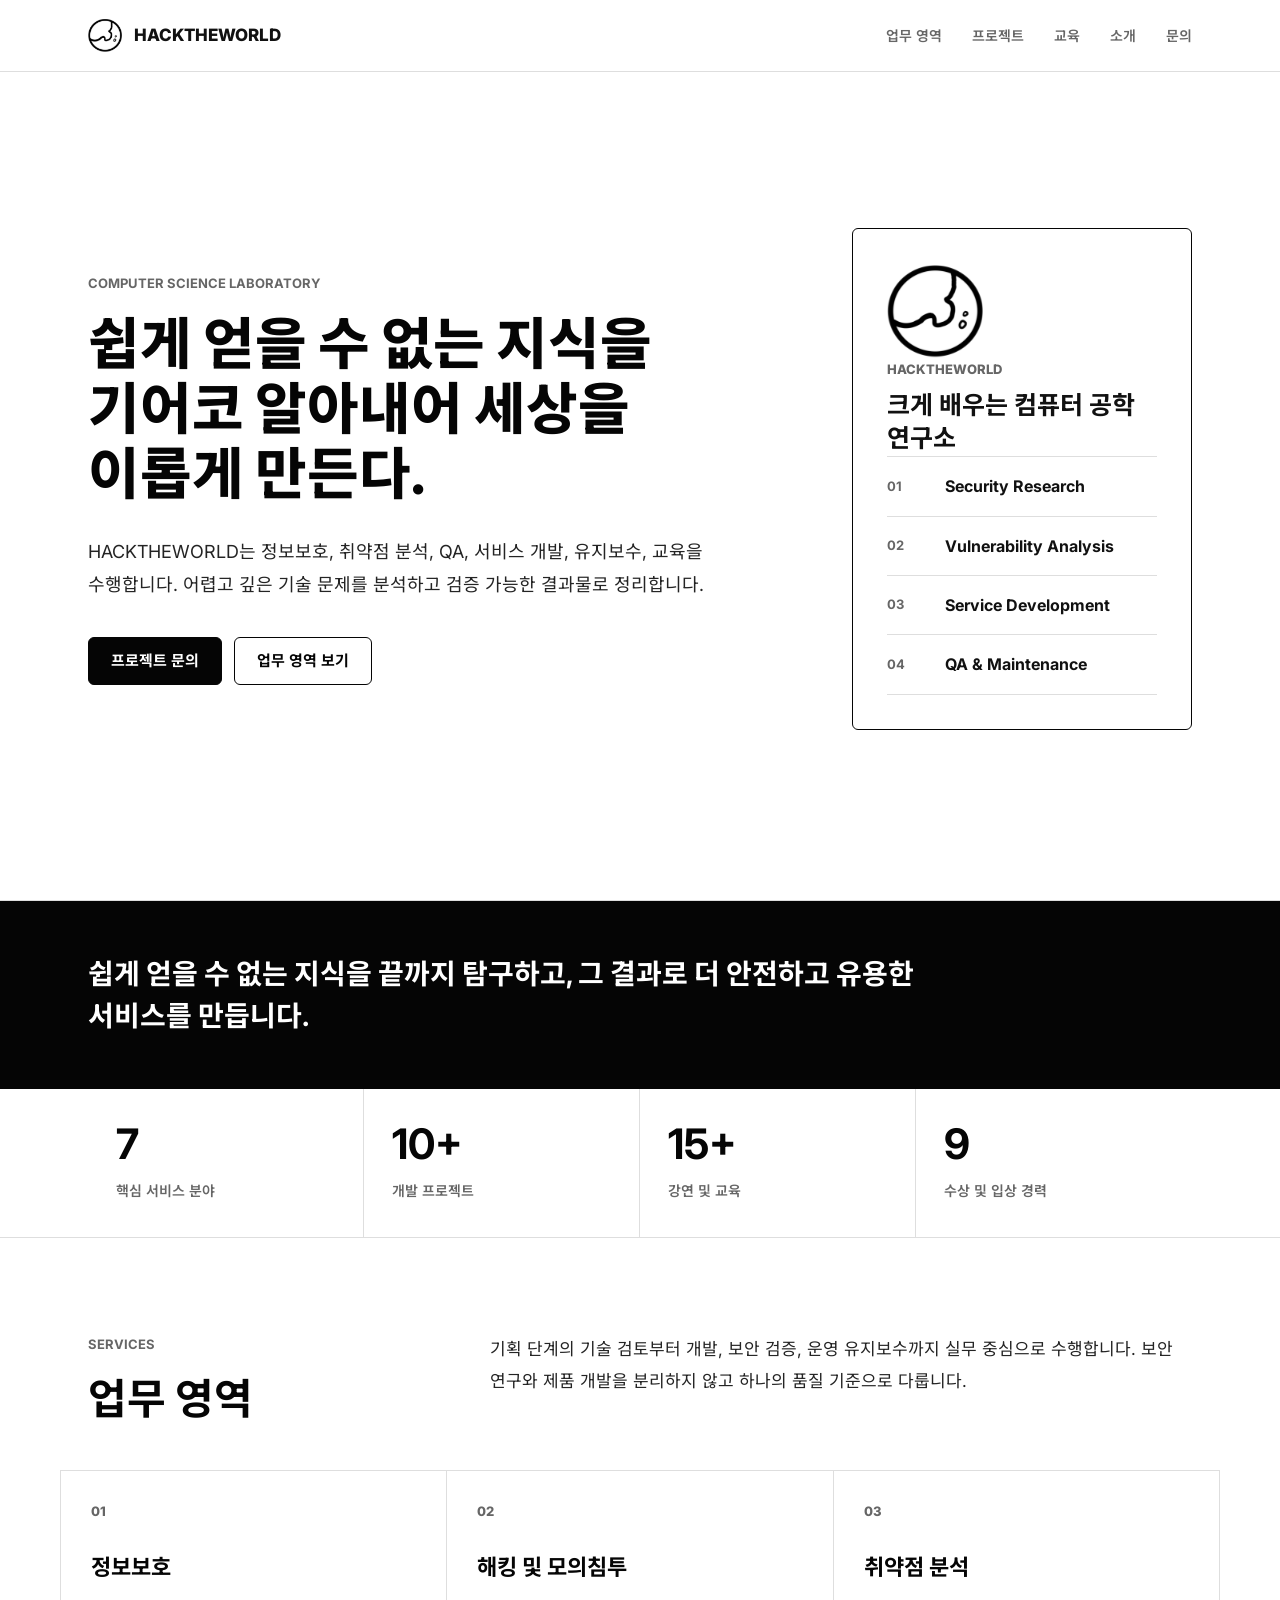
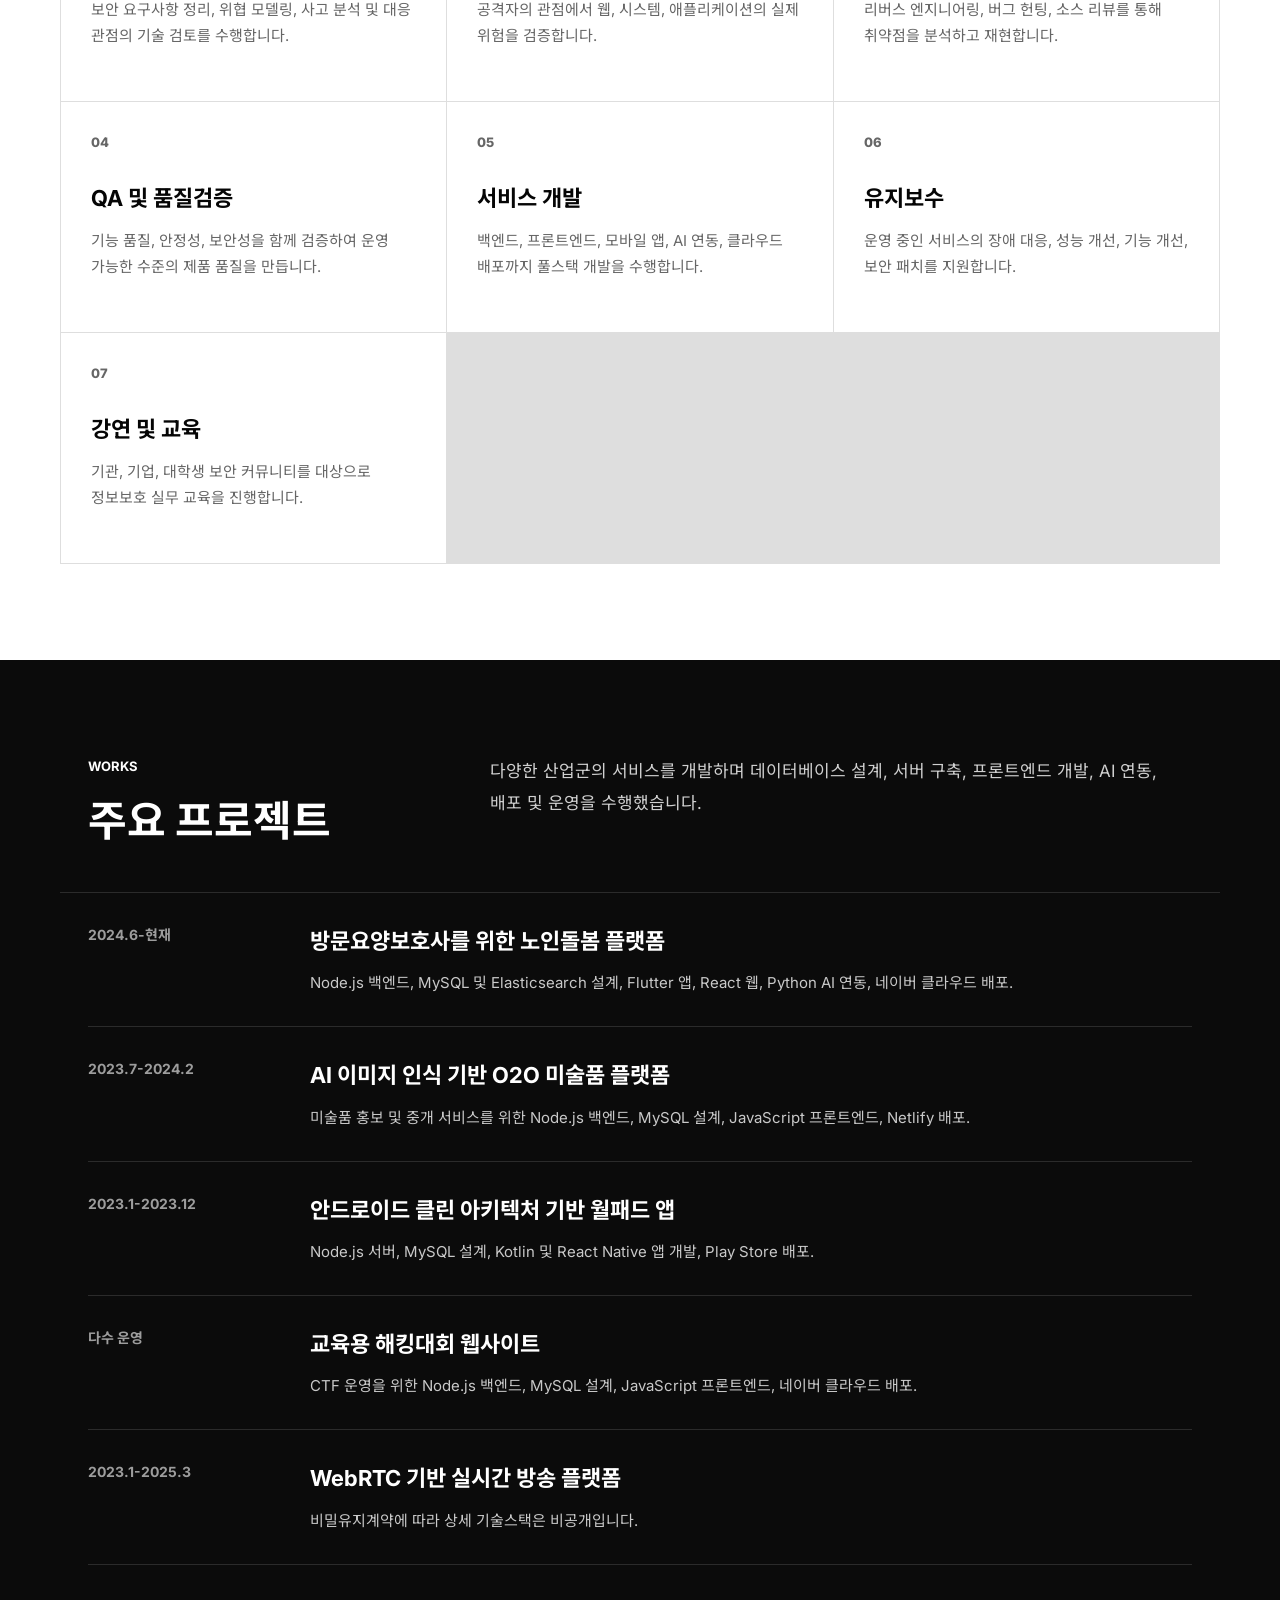
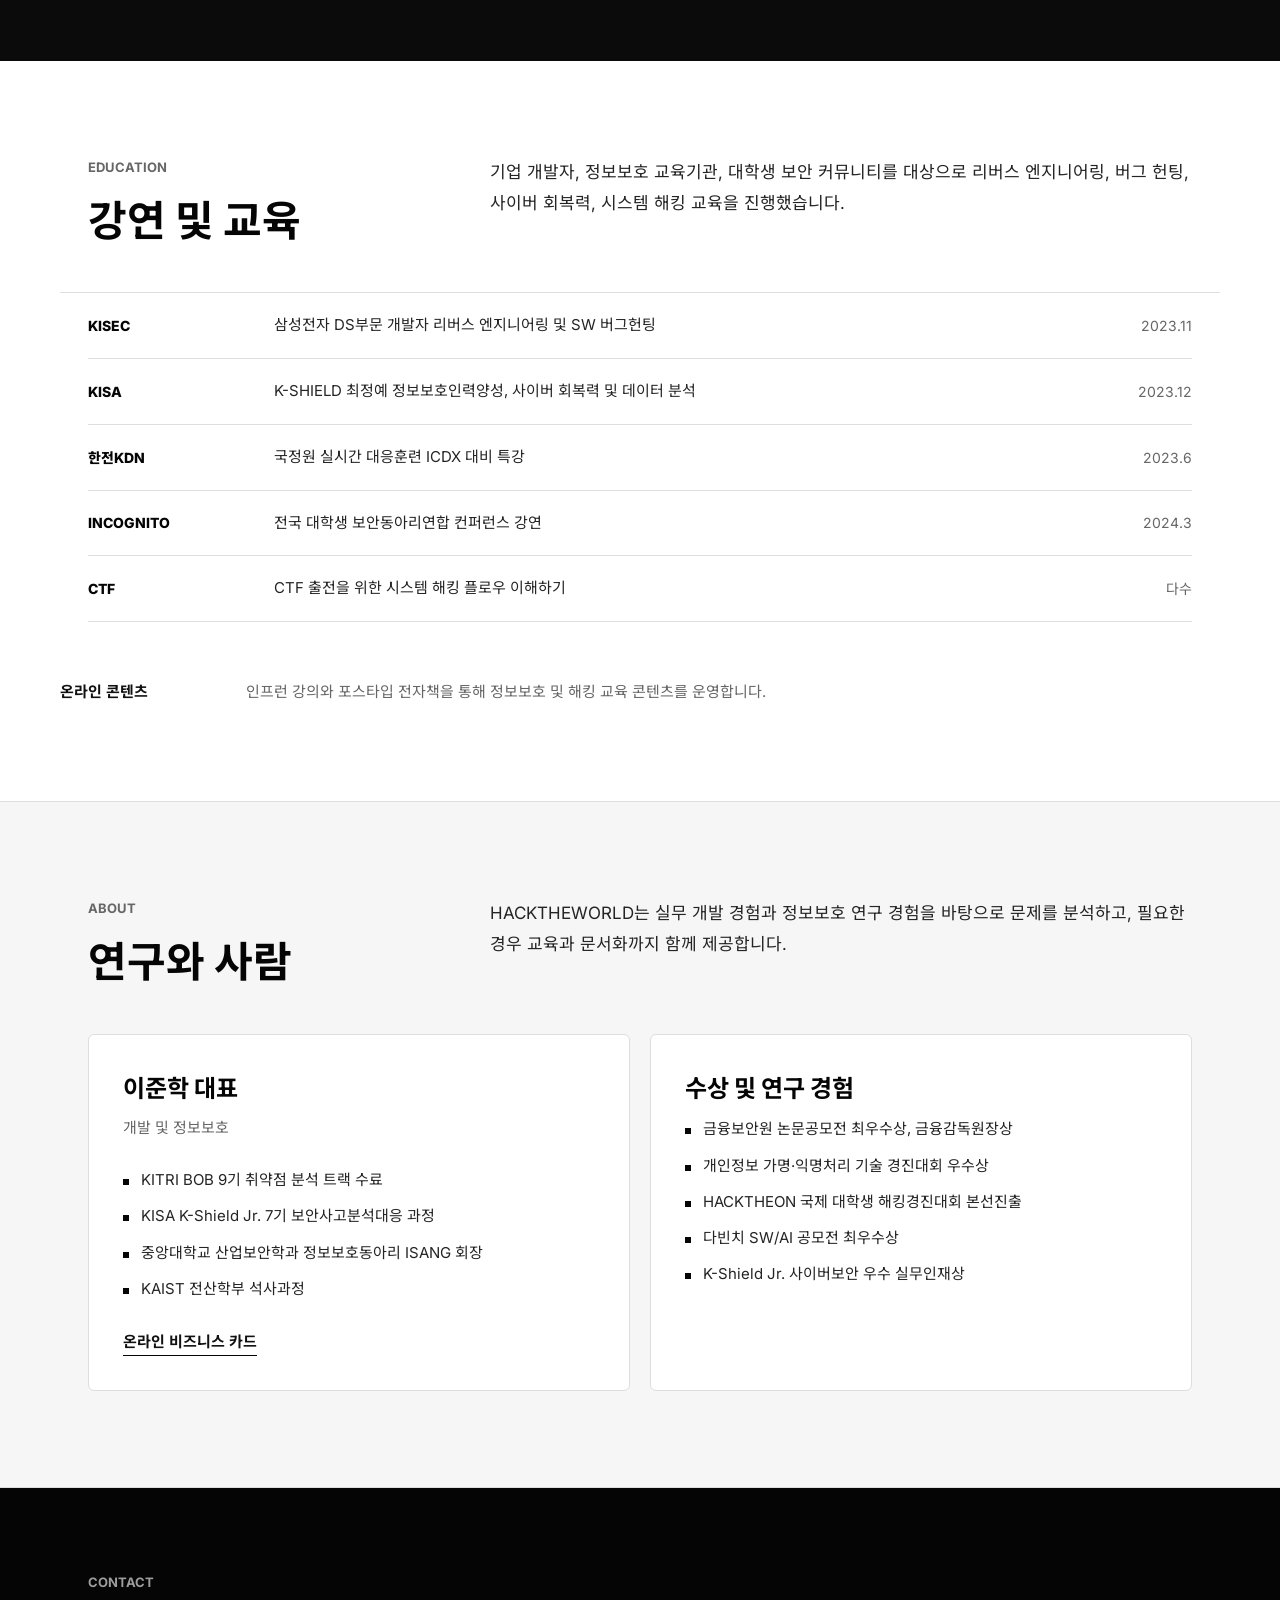
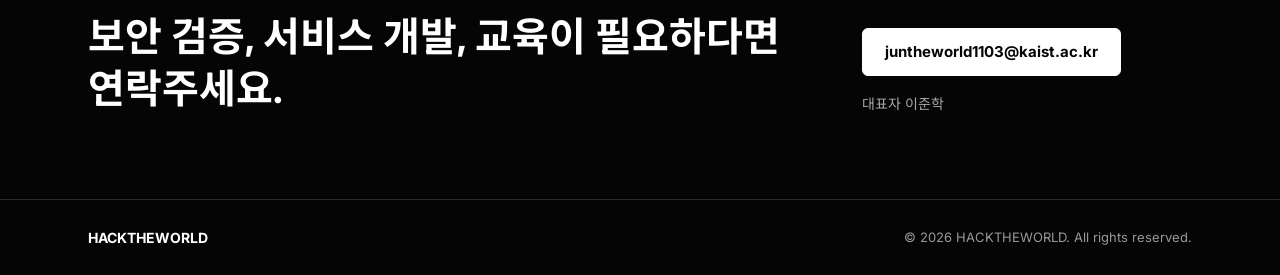
==== commit b629446f: "copy: update hero headline" ====
--- a/index.html
+++ b/index.html
@@ -40,7 +40,7 @@
       <div class="container hero-inner">
         <div class="hero-copy">
           <p class="eyebrow">Computer Science Laboratory</p>
-          <h1>보안 연구와 서비스 개발을 함께 수행하는 컴퓨터 공학 연구소</h1>
+          <h1>쉽게 얻을 수 없는 지식을 기어코 알아내어 세상을 이롭게 만든다.</h1>
           <p class="hero-desc">
             HACKTHEWORLD는 정보보호, 취약점 분석, QA, 서비스 개발, 유지보수, 교육을 수행합니다.
             어렵고 깊은 기술 문제를 분석하고 검증 가능한 결과물로 정리합니다.
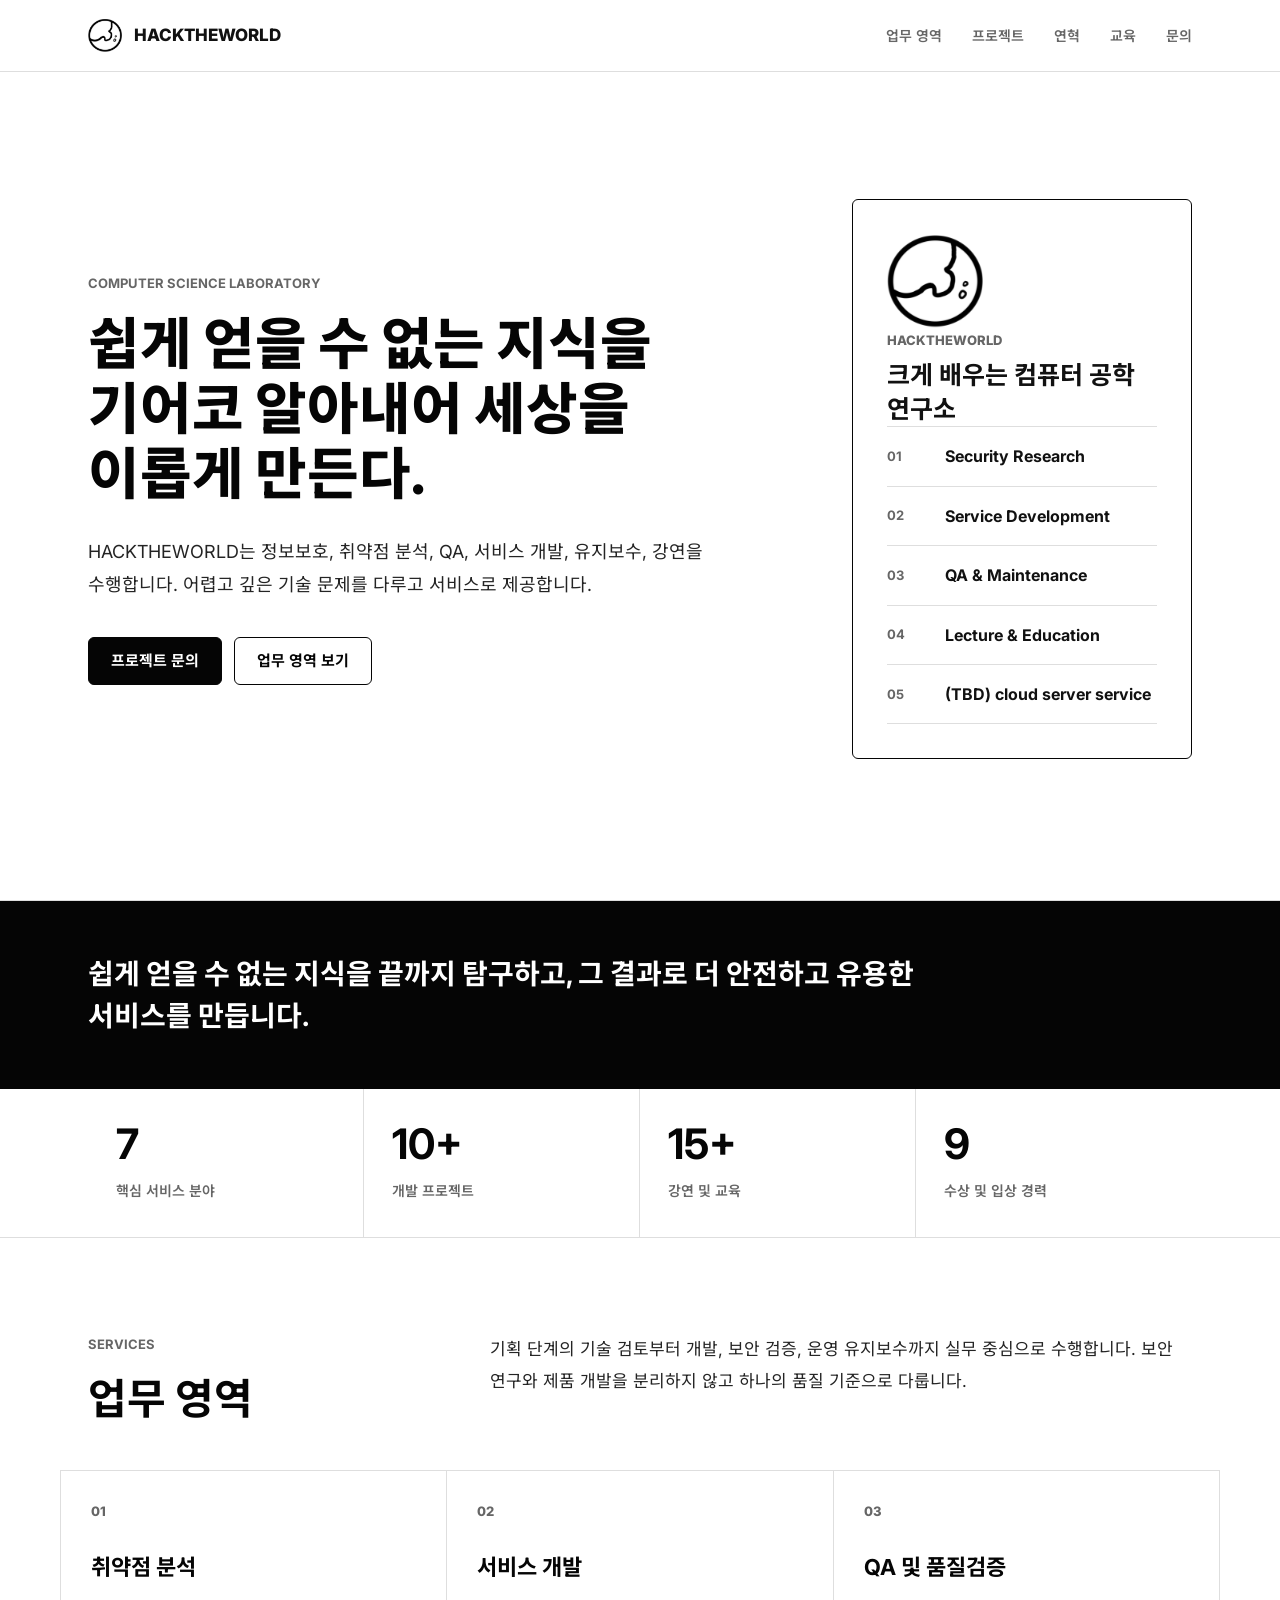
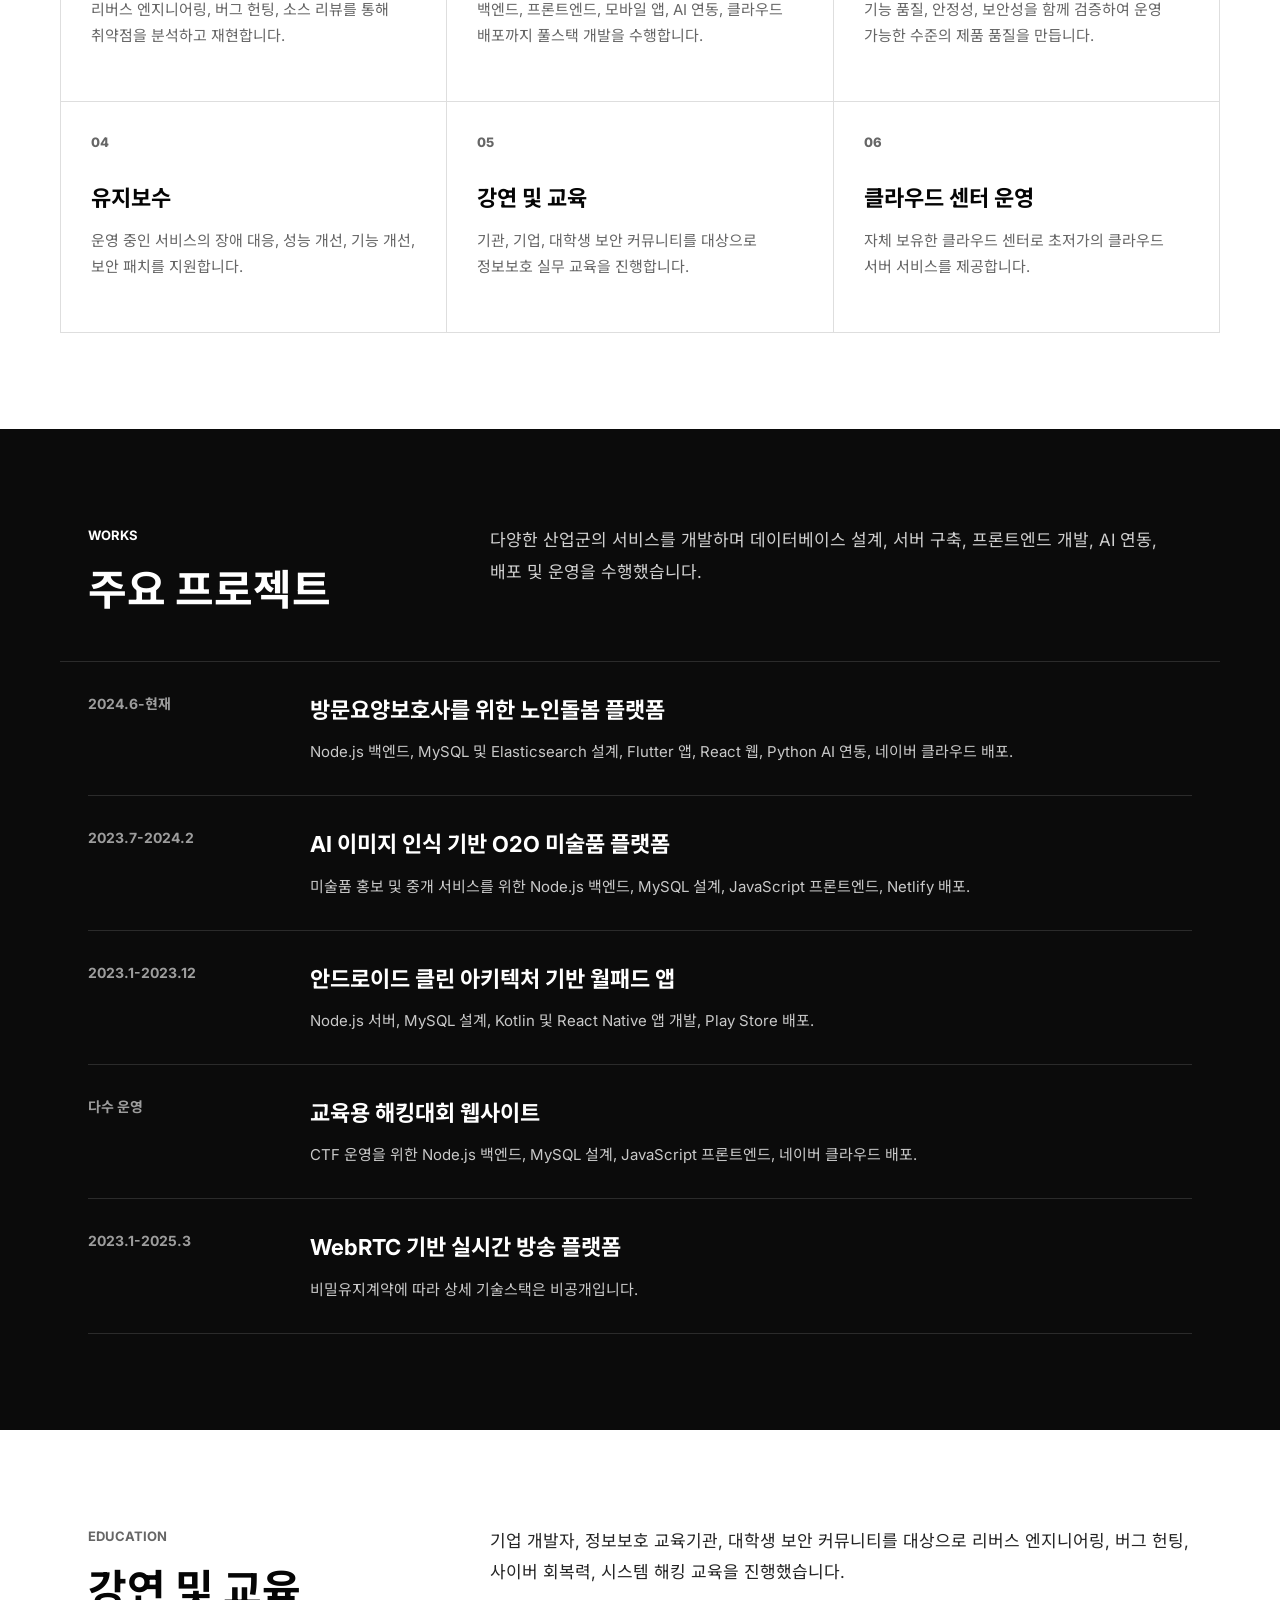
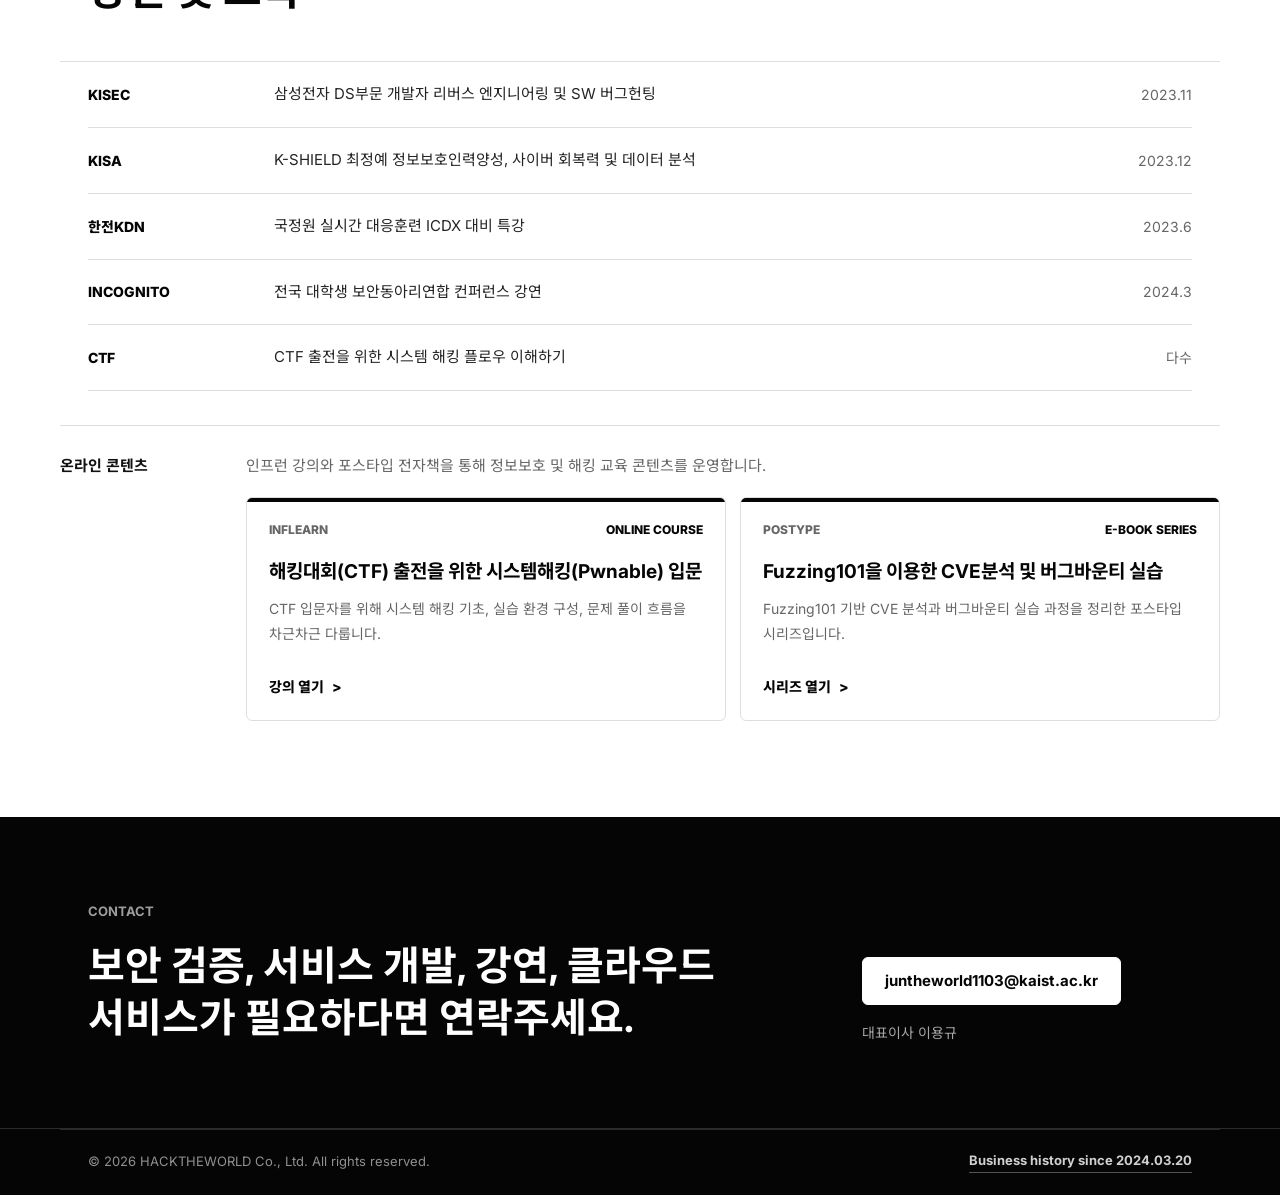
==== commit a29ba831: "1st Done ltd version" ====
--- a/index.html
+++ b/index.html
@@ -24,8 +24,9 @@
       <nav class="nav" aria-label="주요 메뉴">
         <a href="#services">업무 영역</a>
         <a href="#works">프로젝트</a>
+        <a href="history.html">연혁</a>
         <a href="#education">교육</a>
-        <a href="#about">소개</a>
+        <!-- <a href="#about">소개</a> -->
         <a href="#contact">문의</a>
       </nav>
       <button class="nav-toggle" type="button" aria-label="메뉴 열기" aria-expanded="false">
@@ -42,8 +43,8 @@
           <p class="eyebrow">Computer Science Laboratory</p>
           <h1>쉽게 얻을 수 없는 지식을 기어코 알아내어 세상을 이롭게 만든다.</h1>
           <p class="hero-desc">
-            HACKTHEWORLD는 정보보호, 취약점 분석, QA, 서비스 개발, 유지보수, 교육을 수행합니다.
-            어렵고 깊은 기술 문제를 분석하고 검증 가능한 결과물로 정리합니다.
+            HACKTHEWORLD는 정보보호, 취약점 분석, QA, 서비스 개발, 유지보수, 강연을 수행합니다.
+            어렵고 깊은 기술 문제를 다루고 서비스로 제공합니다.
           </p>
           <div class="hero-actions">
             <a class="btn btn-primary" href="#contact">프로젝트 문의</a>
@@ -58,9 +59,10 @@
           </div>
           <ul class="capability-list">
             <li><span>01</span>Security Research</li>
-            <li><span>02</span>Vulnerability Analysis</li>
-            <li><span>03</span>Service Development</li>
-            <li><span>04</span>QA &amp; Maintenance</li>
+            <li><span>02</span>Service Development</li>
+            <li><span>03</span>QA &amp; Maintenance</li>
+            <li><span>04</span>Lecture &amp; Education</li>
+            <li><span>05</span>(TBD) cloud server service</li>
           </ul>
         </aside>
       </div>
@@ -108,38 +110,33 @@
       <div class="container service-grid">
         <article class="service-card">
           <span>01</span>
-          <h3>정보보호</h3>
-          <p>보안 요구사항 정리, 위협 모델링, 사고 분석 및 대응 관점의 기술 검토를 수행합니다.</p>
-        </article>
-        <article class="service-card">
-          <span>02</span>
-          <h3>해킹 및 모의침투</h3>
-          <p>공격자의 관점에서 웹, 시스템, 애플리케이션의 실제 위험을 검증합니다.</p>
-        </article>
-        <article class="service-card">
-          <span>03</span>
           <h3>취약점 분석</h3>
           <p>리버스 엔지니어링, 버그 헌팅, 소스 리뷰를 통해 취약점을 분석하고 재현합니다.</p>
         </article>
         <article class="service-card">
-          <span>04</span>
+          <span>02</span>
+          <h3>서비스 개발</h3>
+          <p>백엔드, 프론트엔드, 모바일 앱, AI 연동, 클라우드 배포까지 풀스택 개발을 수행합니다.</p>
+        </article>
+        <article class="service-card">
+          <span>03</span>
           <h3>QA 및 품질검증</h3>
           <p>기능 품질, 안정성, 보안성을 함께 검증하여 운영 가능한 수준의 제품 품질을 만듭니다.</p>
         </article>
         <article class="service-card">
-          <span>05</span>
-          <h3>서비스 개발</h3>
-          <p>백엔드, 프론트엔드, 모바일 앱, AI 연동, 클라우드 배포까지 풀스택 개발을 수행합니다.</p>
-        </article>
-        <article class="service-card">
-          <span>06</span>
+          <span>04</span>
           <h3>유지보수</h3>
           <p>운영 중인 서비스의 장애 대응, 성능 개선, 기능 개선, 보안 패치를 지원합니다.</p>
         </article>
         <article class="service-card">
-          <span>07</span>
+          <span>05</span>
           <h3>강연 및 교육</h3>
           <p>기관, 기업, 대학생 보안 커뮤니티를 대상으로 정보보호 실무 교육을 진행합니다.</p>
+        </article>
+        <article class="service-card">
+          <span>06</span>
+          <h3>클라우드 센터 운영</h3>
+          <p>자체 보유한 클라우드 센터로 초저가의 클라우드 서버 서비스를 제공합니다.</p>
         </article>
       </div>
     </section>
@@ -237,11 +234,33 @@
 
       <div class="container content-note">
         <strong>온라인 콘텐츠</strong>
-        <p>인프런 강의와 포스타입 전자책을 통해 정보보호 및 해킹 교육 콘텐츠를 운영합니다.</p>
-      </div>
-    </section>
-
-    <section class="section section-muted" id="about">
+        <div class="content-note-body">
+          <p>인프런 강의와 포스타입 전자책을 통해 정보보호 및 해킹 교육 콘텐츠를 운영합니다.</p>
+          <div class="content-links" aria-label="온라인 콘텐츠 링크">
+            <a class="content-bookmark" href="https://www.inflearn.com/course/%ED%95%B4%ED%82%B9%EB%8C%80%ED%9A%8C-%EC%B6%9C%EC%A0%84-%EC%8B%9C%EC%8A%A4%ED%85%9C%ED%95%B4%ED%82%B9-%EC%9E%85%EB%AC%B8?cid=330713" target="_blank" rel="noopener">
+              <span class="bookmark-top">
+                <span>Inflearn</span>
+                <span>Online Course</span>
+              </span>
+              <h3>해킹대회(CTF) 출전을 위한 시스템해킹(Pwnable) 입문</h3>
+              <p>CTF 입문자를 위해 시스템 해킹 기초, 실습 환경 구성, 문제 풀이 흐름을 차근차근 다룹니다.</p>
+              <span class="bookmark-action">강의 열기</span>
+            </a>
+            <a class="content-bookmark" href="https://www.postype.com/@juntheworld/series/1016524" target="_blank" rel="noopener">
+              <span class="bookmark-top">
+                <span>Postype</span>
+                <span>E-book Series</span>
+              </span>
+              <h3>Fuzzing101을 이용한 CVE분석 및 버그바운티 실습</h3>
+              <p>Fuzzing101 기반 CVE 분석과 버그바운티 실습 과정을 정리한 포스타입 시리즈입니다.</p>
+              <span class="bookmark-action">시리즈 열기</span>
+            </a>
+          </div>
+        </div>
+      </div>
+    </section>
+
+    <!-- <section class="section section-muted" id="about">
       <div class="container two-column-head">
         <div>
           <p class="eyebrow">About</p>
@@ -276,26 +295,26 @@
           </ul>
         </article>
       </div>
-    </section>
+    </section> -->
 
     <section class="contact" id="contact">
       <div class="container contact-inner">
         <div>
           <p class="eyebrow">Contact</p>
-          <h2>보안 검증, 서비스 개발, 교육이 필요하다면 연락주세요.</h2>
+          <h2>보안 검증, 서비스 개발, 강연, 클라우드 서비스가 필요하다면 연락주세요.</h2>
         </div>
         <div class="contact-actions">
           <a class="btn btn-inverted" href="mailto:juntheworld1103@kaist.ac.kr">juntheworld1103@kaist.ac.kr</a>
-          <p>대표자 이준학</p>
+          <p>대표이사 이용규</p>
         </div>
       </div>
     </section>
   </main>
 
   <footer class="site-footer">
-    <div class="container footer-inner">
-      <strong>HACKTHEWORLD</strong>
-      <span>© <span id="year"></span> HACKTHEWORLD. All rights reserved.</span>
+    <div class="container footer-bottom">
+      <span>© <span id="year"></span> HACKTHEWORLD Co., Ltd. All rights reserved.</span>
+      <a href="history.html">Business history since 2024.03.20</a>
     </div>
   </footer>
 
--- a/styles.css
+++ b/styles.css
@@ -474,16 +474,113 @@
   grid-template-columns: 160px minmax(0, 1fr);
   gap: 26px;
   margin-top: 34px;
-  padding: 24px 0 0;
+  padding: 28px 0 0;
+  border-top: 1px solid var(--line);
 }
 
 .content-note strong {
   font-size: 15px;
 }
 
-.content-note p {
+.content-note-body {
+  display: grid;
+  gap: 18px;
+}
+
+.content-note-body > p {
   color: var(--muted);
   font-size: 15px;
+}
+
+.content-links {
+  display: grid;
+  grid-template-columns: repeat(2, minmax(0, 1fr));
+  gap: 14px;
+}
+
+.content-bookmark {
+  position: relative;
+  display: flex;
+  flex-direction: column;
+  min-height: 224px;
+  padding: 22px;
+  overflow: hidden;
+  background: #fff;
+  border: 1px solid var(--line);
+  border-radius: var(--radius);
+  transition: transform 0.18s ease, border-color 0.18s ease, box-shadow 0.18s ease;
+}
+
+.content-bookmark::before {
+  content: "";
+  position: absolute;
+  top: 0;
+  left: 0;
+  right: 0;
+  height: 4px;
+  background: var(--black);
+}
+
+.content-bookmark:hover,
+.content-bookmark:focus-visible {
+  transform: translateY(-2px);
+  border-color: var(--black);
+  box-shadow: 0 18px 34px rgba(0, 0, 0, 0.08);
+}
+
+.content-bookmark:focus-visible {
+  outline: 2px solid var(--black);
+  outline-offset: 3px;
+}
+
+.bookmark-top {
+  display: flex;
+  justify-content: space-between;
+  gap: 14px;
+  margin-bottom: 18px;
+  color: var(--muted);
+  font-size: 12px;
+  font-weight: 800;
+  letter-spacing: 0;
+  text-transform: uppercase;
+}
+
+.bookmark-top span:last-child {
+  color: var(--black);
+}
+
+.content-bookmark h3 {
+  color: var(--black);
+  font-size: 19px;
+  line-height: 1.45;
+  margin-bottom: 12px;
+}
+
+.content-bookmark p {
+  color: var(--muted);
+  font-size: 14px;
+  line-height: 1.75;
+  margin-bottom: 22px;
+}
+
+.bookmark-action {
+  display: inline-flex;
+  align-items: center;
+  gap: 8px;
+  margin-top: auto;
+  color: var(--black);
+  font-size: 14px;
+  font-weight: 800;
+}
+
+.bookmark-action::after {
+  content: ">";
+  transition: transform 0.18s ease;
+}
+
+.content-bookmark:hover .bookmark-action::after,
+.content-bookmark:focus-visible .bookmark-action::after {
+  transform: translateX(3px);
 }
 
 .about-grid {
@@ -573,39 +670,429 @@
   font-size: 14px;
 }
 
+.history-hero {
+  background: #fff;
+  border-bottom: 1px solid var(--line);
+}
+
+.history-hero-inner {
+  display: grid;
+  grid-template-columns: minmax(0, 1fr) 360px;
+  gap: 64px;
+  align-items: end;
+  min-height: calc(78vh - var(--header-h));
+  padding-top: 82px;
+  padding-bottom: 76px;
+}
+
+.history-hero-inner.history-hero-simple {
+  grid-template-columns: 1fr;
+  min-height: calc(58vh - var(--header-h));
+}
+
+.history-hero-copy h1 {
+  max-width: 800px;
+  color: var(--black);
+  font-size: clamp(34px, 4.2vw, 50px);
+  font-weight: 800;
+  line-height: 1.14;
+  margin-bottom: 22px;
+}
+
+.history-hero-copy p:last-child {
+  max-width: 720px;
+  color: var(--text);
+  font-size: 16px;
+  line-height: 1.78;
+}
+
+.history-section .two-column-head h2 {
+  font-size: 36px;
+}
+
+.history-section .two-column-head p:last-child {
+  font-size: 15px;
+}
+
+.history-proof {
+  display: grid;
+  gap: 28px;
+  padding: 28px;
+  color: #fff;
+  background: var(--black);
+  border-radius: var(--radius);
+}
+
+.history-proof > span,
+.history-item span,
+.registry-grid span {
+  color: #8f8f8f;
+  font-size: 11px;
+  font-weight: 800;
+  letter-spacing: 0;
+  text-transform: uppercase;
+}
+
+.history-proof > strong {
+  display: block;
+  font-size: 46px;
+  line-height: 1;
+}
+
+.history-proof dl {
+  display: grid;
+  gap: 1px;
+  overflow: hidden;
+  border: 1px solid var(--line-dark);
+  border-radius: var(--radius);
+  background: var(--line-dark);
+}
+
+.history-proof dl div {
+  display: grid;
+  grid-template-columns: 92px 1fr;
+  gap: 14px;
+  padding: 14px;
+  background: #0f0f0f;
+}
+
+.history-proof dt {
+  color: #8f8f8f;
+  font-size: 13px;
+  font-weight: 700;
+}
+
+.history-proof dd {
+  color: #fff;
+  font-size: 14px;
+  font-weight: 800;
+}
+
+.history-band {
+  background: var(--black);
+  color: #fff;
+}
+
+.history-summary {
+  display: grid;
+  grid-template-columns: repeat(3, 1fr);
+}
+
+.history-summary div {
+  padding: 30px 28px;
+  border-right: 1px solid var(--line-dark);
+}
+
+.history-summary div:last-child {
+  border-right: none;
+}
+
+.history-summary strong {
+  display: block;
+  font-size: 38px;
+  line-height: 1;
+  margin-bottom: 10px;
+}
+
+.history-summary span {
+  color: #c7c7c7;
+  font-size: 14px;
+  font-weight: 700;
+}
+
+.history-section {
+  background: #fff;
+}
+
+.history-timeline {
+  position: relative;
+  display: grid;
+  gap: 0;
+}
+
+.history-timeline::before {
+  content: "";
+  position: absolute;
+  top: 0;
+  bottom: 0;
+  left: 178px;
+  width: 1px;
+  background: var(--line);
+}
+
+.history-item {
+  position: relative;
+  display: grid;
+  grid-template-columns: 150px minmax(0, 1fr);
+  gap: 58px;
+  padding: 24px 0;
+  border-bottom: 1px solid var(--line);
+}
+
+.history-item:first-child {
+  border-top: 1px solid var(--line);
+}
+
+.history-item::before {
+  content: "";
+  position: absolute;
+  top: 32px;
+  left: 171px;
+  width: 15px;
+  height: 15px;
+  background: #fff;
+  border: 3px solid var(--black);
+  border-radius: 50%;
+}
+
+.history-item.is-primary::before {
+  background: var(--black);
+}
+
+.history-item time {
+  color: var(--black);
+  font-size: 13px;
+  font-weight: 800;
+}
+
+.history-item h3 {
+  color: var(--black);
+  font-size: 20px;
+  line-height: 1.35;
+  margin: 6px 0 8px;
+}
+
+.history-item p {
+  max-width: 760px;
+  color: var(--muted);
+  font-size: 14px;
+  line-height: 1.78;
+}
+
+.registry-grid {
+  display: grid;
+  grid-template-columns: repeat(4, 1fr);
+  gap: 1px;
+  background: var(--line-dark);
+  border: 1px solid var(--line-dark);
+  padding: 0;
+  width: calc(100% - 56px);
+}
+
+.registry-grid article {
+  min-height: 210px;
+  padding: 24px;
+  background: #111;
+}
+
+.registry-grid strong {
+  display: block;
+  color: #fff;
+  font-size: 22px;
+  line-height: 1.35;
+  margin: 28px 0 10px;
+}
+
+.registry-grid p {
+  color: #bfbfbf;
+  font-size: 14px;
+  line-height: 1.75;
+}
+
+.history-cta {
+  padding: 84px 0;
+  background: var(--surface-soft);
+  border-top: 1px solid var(--line);
+}
+
+.history-cta-inner {
+  display: grid;
+  grid-template-columns: minmax(0, 1fr) auto;
+  gap: 42px;
+  align-items: end;
+}
+
+.history-cta h2 {
+  max-width: 720px;
+  color: var(--black);
+  font-size: 38px;
+  line-height: 1.32;
+}
+
+.history-cta-actions {
+  display: flex;
+  flex-wrap: wrap;
+  gap: 12px;
+  justify-content: flex-end;
+}
+
 .site-footer {
   background: var(--black);
   color: #fff;
   border-top: 1px solid var(--line-dark);
-  padding: 26px 0;
-}
-
-.footer-inner {
+  padding: 0;
+}
+
+.footer-main {
+  display: grid;
+  grid-template-columns: minmax(260px, 1.2fr) minmax(260px, 0.95fr);
+  gap: 34px 56px;
+  padding-top: 46px;
+  padding-bottom: 38px;
+}
+
+.footer-identity {
+  display: flex;
+  flex-direction: column;
+  align-items: flex-start;
+}
+
+.footer-kicker,
+.footer-office span,
+.footer-purpose > span,
+.footer-registry dt {
+  color: #8f8f8f;
+  font-size: 12px;
+  font-weight: 800;
+  letter-spacing: 0;
+  text-transform: uppercase;
+}
+
+.footer-identity strong {
+  display: block;
+  margin-top: 12px;
+  color: #fff;
+  font-size: clamp(28px, 4vw, 44px);
+  line-height: 1.1;
+}
+
+.footer-identity p {
+  margin-top: 10px;
+  color: #d6d6d6;
+  font-size: 16px;
+  font-weight: 700;
+}
+
+.footer-identity small {
+  display: block;
+  max-width: 430px;
+  margin-top: 18px;
+  color: #a8a8a8;
+  font-size: 14px;
+  line-height: 1.75;
+}
+
+.footer-registry {
+  display: grid;
+  grid-template-columns: repeat(2, minmax(0, 1fr));
+  gap: 1px;
+  align-self: start;
+  overflow: hidden;
+  border: 1px solid var(--line-dark);
+  border-radius: var(--radius);
+  background: var(--line-dark);
+}
+
+.footer-registry div {
+  min-height: 94px;
+  padding: 18px;
+  background: #0d0d0d;
+}
+
+.footer-registry dd {
+  margin-top: 10px;
+  color: #fff;
+  font-size: 16px;
+  font-weight: 800;
+}
+
+.footer-office {
+  display: grid;
+  gap: 18px;
+  padding-top: 28px;
+  border-top: 1px solid var(--line-dark);
+}
+
+.footer-office address {
+  max-width: 520px;
+  margin-top: 8px;
+  color: #d8d8d8;
+  font-size: 15px;
+  font-style: normal;
+  line-height: 1.75;
+}
+
+.footer-office strong {
+  display: block;
+  margin-top: 8px;
+  color: #fff;
+  font-size: 18px;
+}
+
+.footer-purpose {
+  display: grid;
+  gap: 14px;
+  padding-top: 28px;
+  border-top: 1px solid var(--line-dark);
+}
+
+.footer-purpose ul {
+  display: flex;
+  flex-wrap: wrap;
+  gap: 8px;
+}
+
+.footer-purpose li {
+  display: inline-flex;
+  align-items: center;
+  min-height: 32px;
+  padding: 0 12px;
+  color: #e8e8e8;
+  font-size: 12px;
+  font-weight: 800;
+  border: 1px solid #3a3a3a;
+  border-radius: 999px;
+  background: #101010;
+}
+
+.footer-bottom {
   display: flex;
   align-items: center;
   justify-content: space-between;
   gap: 18px;
-}
-
-.footer-inner strong {
-  font-size: 14px;
-}
-
-.footer-inner span {
-  color: #999;
+  padding-top: 20px;
+  padding-bottom: 22px;
+  border-top: 1px solid var(--line-dark);
+}
+
+.footer-bottom span {
+  color: #909090;
   font-size: 13px;
+}
+
+.footer-bottom a {
+  color: #d0d0d0;
+  font-size: 13px;
+  font-weight: 700;
+  border-bottom: 1px solid #555;
 }
 
 @media (max-width: 1080px) {
   .service-grid {
     grid-template-columns: repeat(2, 1fr);
   }
+
+  .registry-grid {
+    grid-template-columns: repeat(2, 1fr);
+  }
 }
 
 @media (max-width: 860px) {
   .hero-inner,
   .two-column-head,
-  .contact-inner {
+  .contact-inner,
+  .history-hero-inner,
+  .history-cta-inner {
     grid-template-columns: 1fr;
     gap: 36px;
   }
@@ -625,6 +1112,10 @@
 
   .about-grid {
     grid-template-columns: 1fr;
+  }
+
+  .history-cta-actions {
+    justify-content: flex-start;
   }
 }
 
@@ -684,6 +1175,19 @@
     grid-template-columns: repeat(2, 1fr);
   }
 
+  .history-summary {
+    grid-template-columns: 1fr;
+  }
+
+  .history-summary div {
+    border-right: none;
+    border-bottom: 1px solid var(--line-dark);
+  }
+
+  .history-summary div:last-child {
+    border-bottom: none;
+  }
+
   .metric:nth-child(2) {
     border-right: none;
   }
@@ -703,6 +1207,52 @@
   .service-grid {
     grid-template-columns: 1fr;
     width: calc(100% - 40px);
+  }
+
+  .history-hero-inner {
+    min-height: auto;
+    padding-top: 56px;
+    padding-bottom: 58px;
+  }
+
+  .history-hero-copy h1 {
+    font-size: 29px;
+  }
+
+  .history-hero-copy p:last-child {
+    font-size: 15px;
+  }
+
+  .history-proof > strong {
+    font-size: 36px;
+  }
+
+  .history-proof dl div {
+    grid-template-columns: 1fr;
+    gap: 4px;
+  }
+
+  .history-timeline::before {
+    left: 7px;
+  }
+
+  .history-item {
+    grid-template-columns: 1fr;
+    gap: 12px;
+    padding-left: 34px;
+  }
+
+  .history-item::before {
+    left: 0;
+  }
+
+  .registry-grid {
+    grid-template-columns: 1fr;
+    width: calc(100% - 40px);
+  }
+
+  .history-cta h2 {
+    font-size: 26px;
   }
 
   .project-row,
@@ -712,11 +1262,23 @@
     gap: 10px;
   }
 
+  .content-links {
+    grid-template-columns: 1fr;
+  }
+
+  .content-bookmark {
+    min-height: auto;
+  }
+
   .lecture-row time {
     text-align: left;
   }
 
-  .footer-inner {
+  .footer-main {
+    grid-template-columns: 1fr;
+  }
+
+  .footer-bottom {
     align-items: flex-start;
     flex-direction: column;
   }
